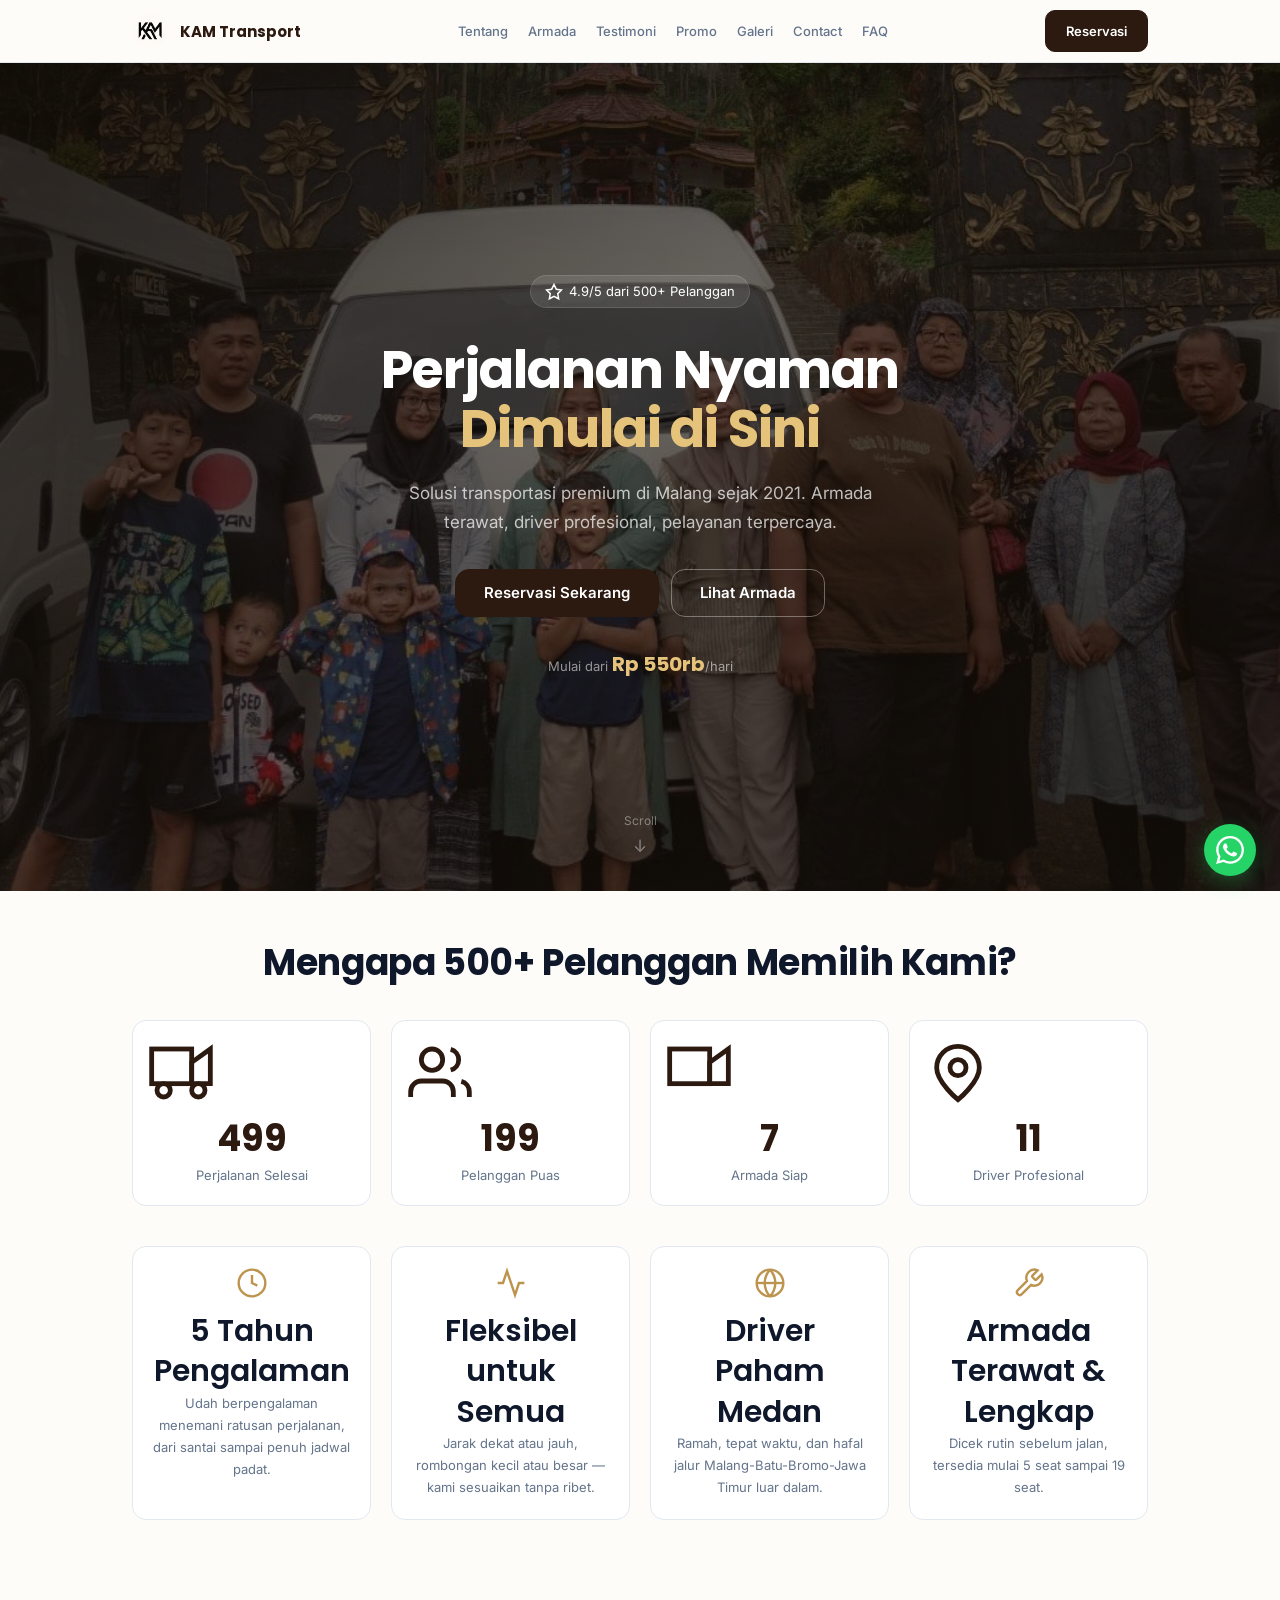
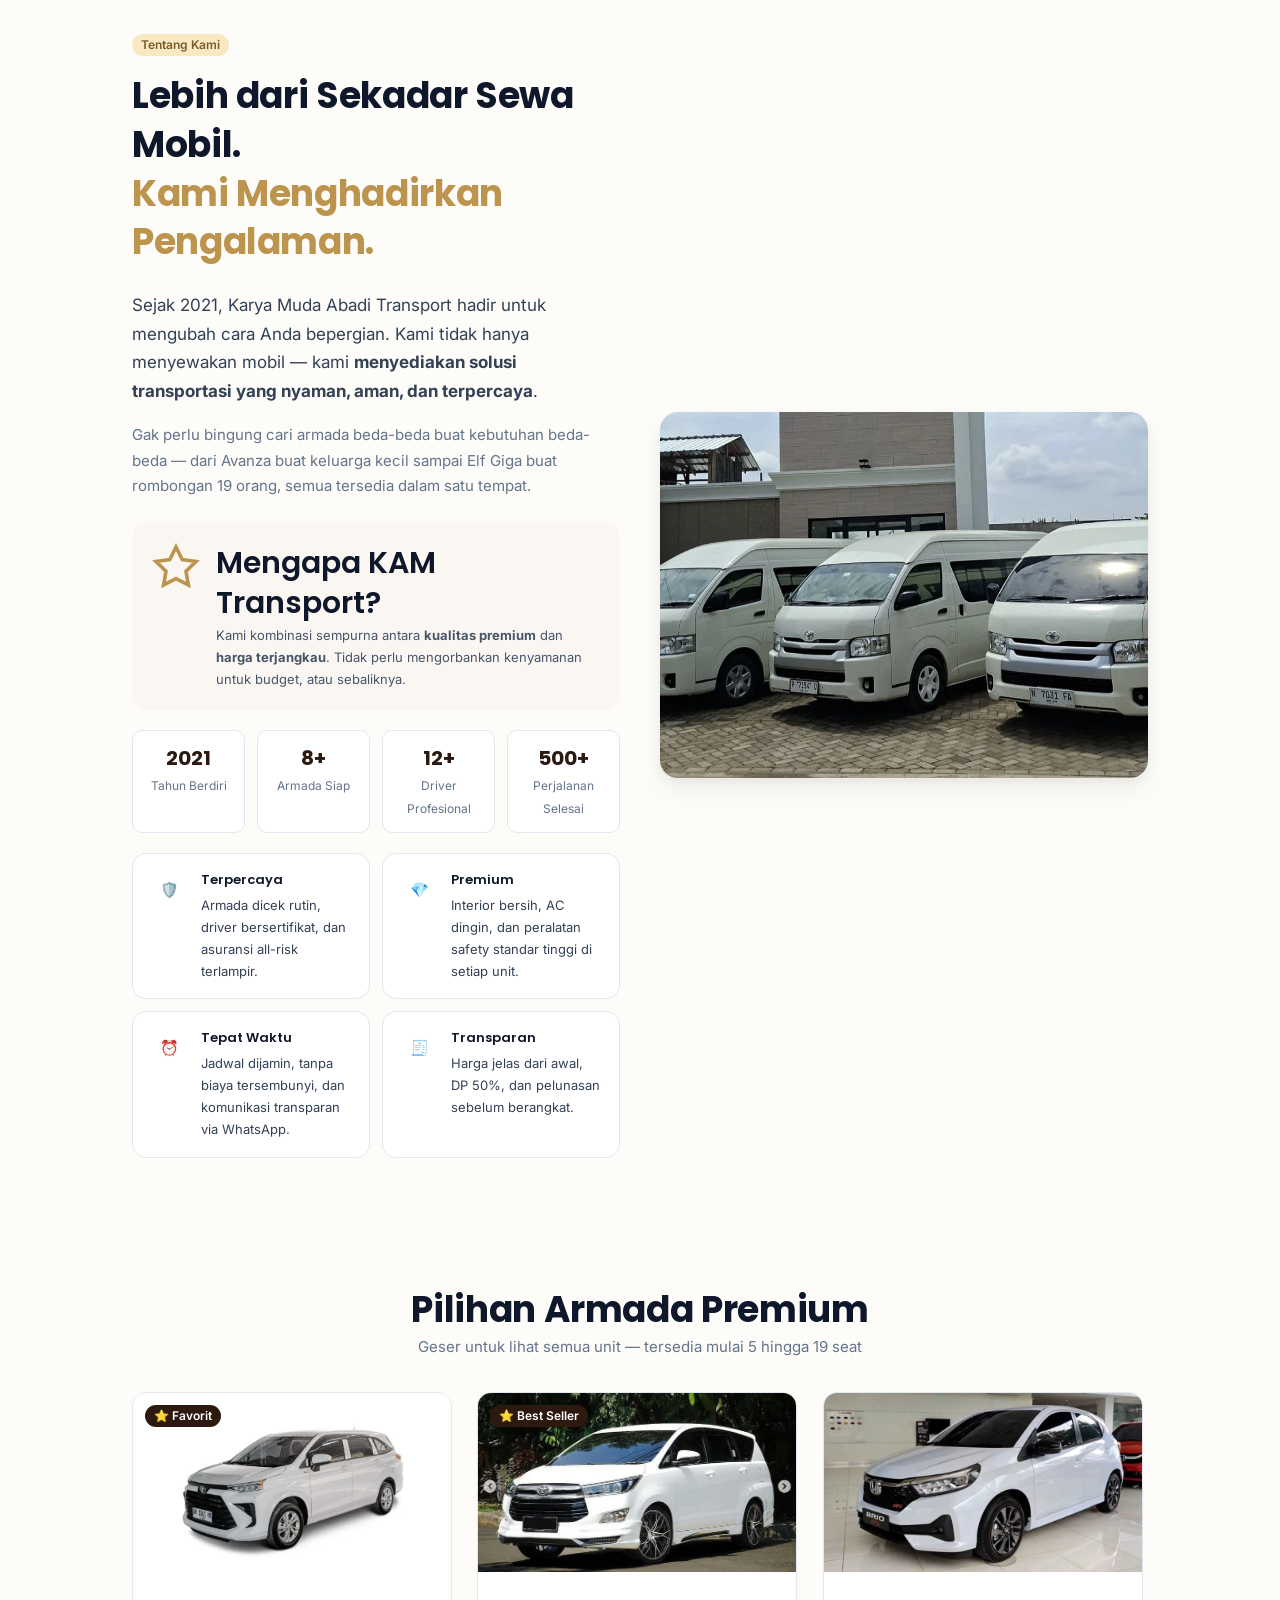
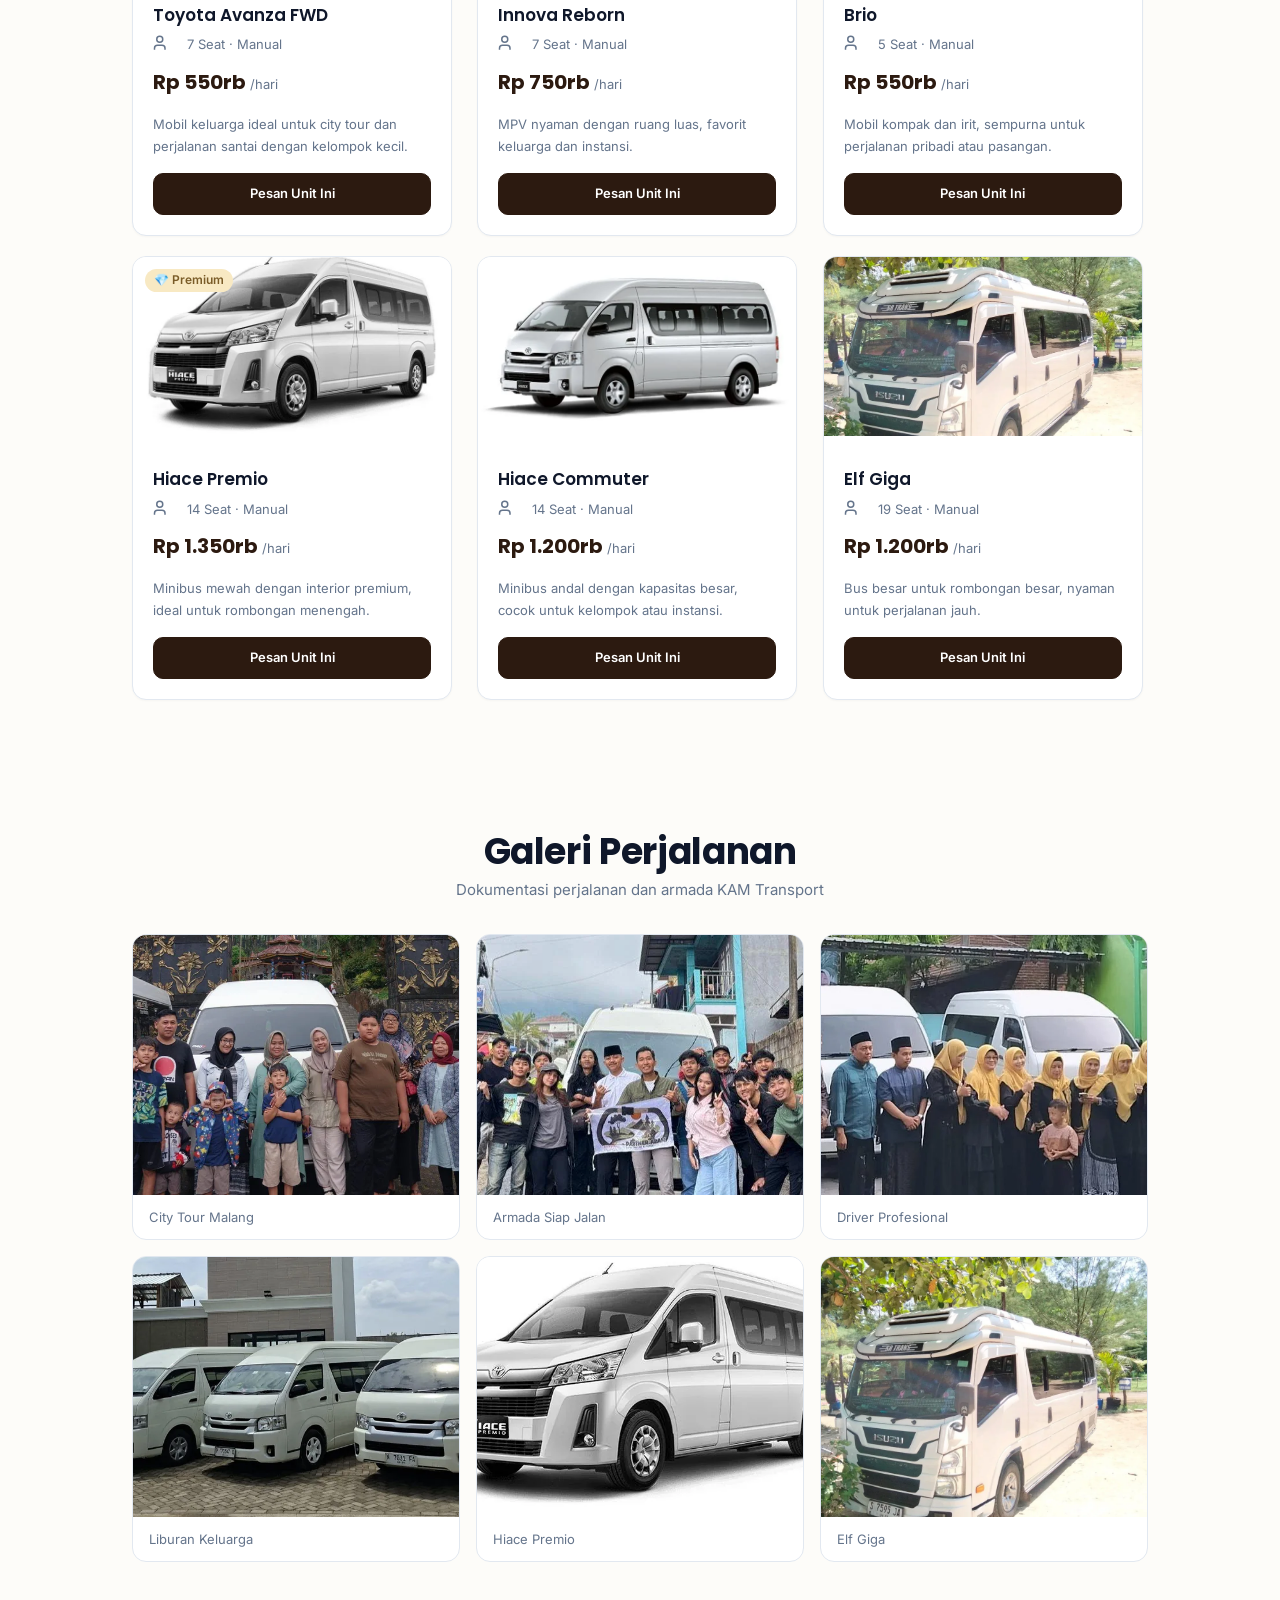
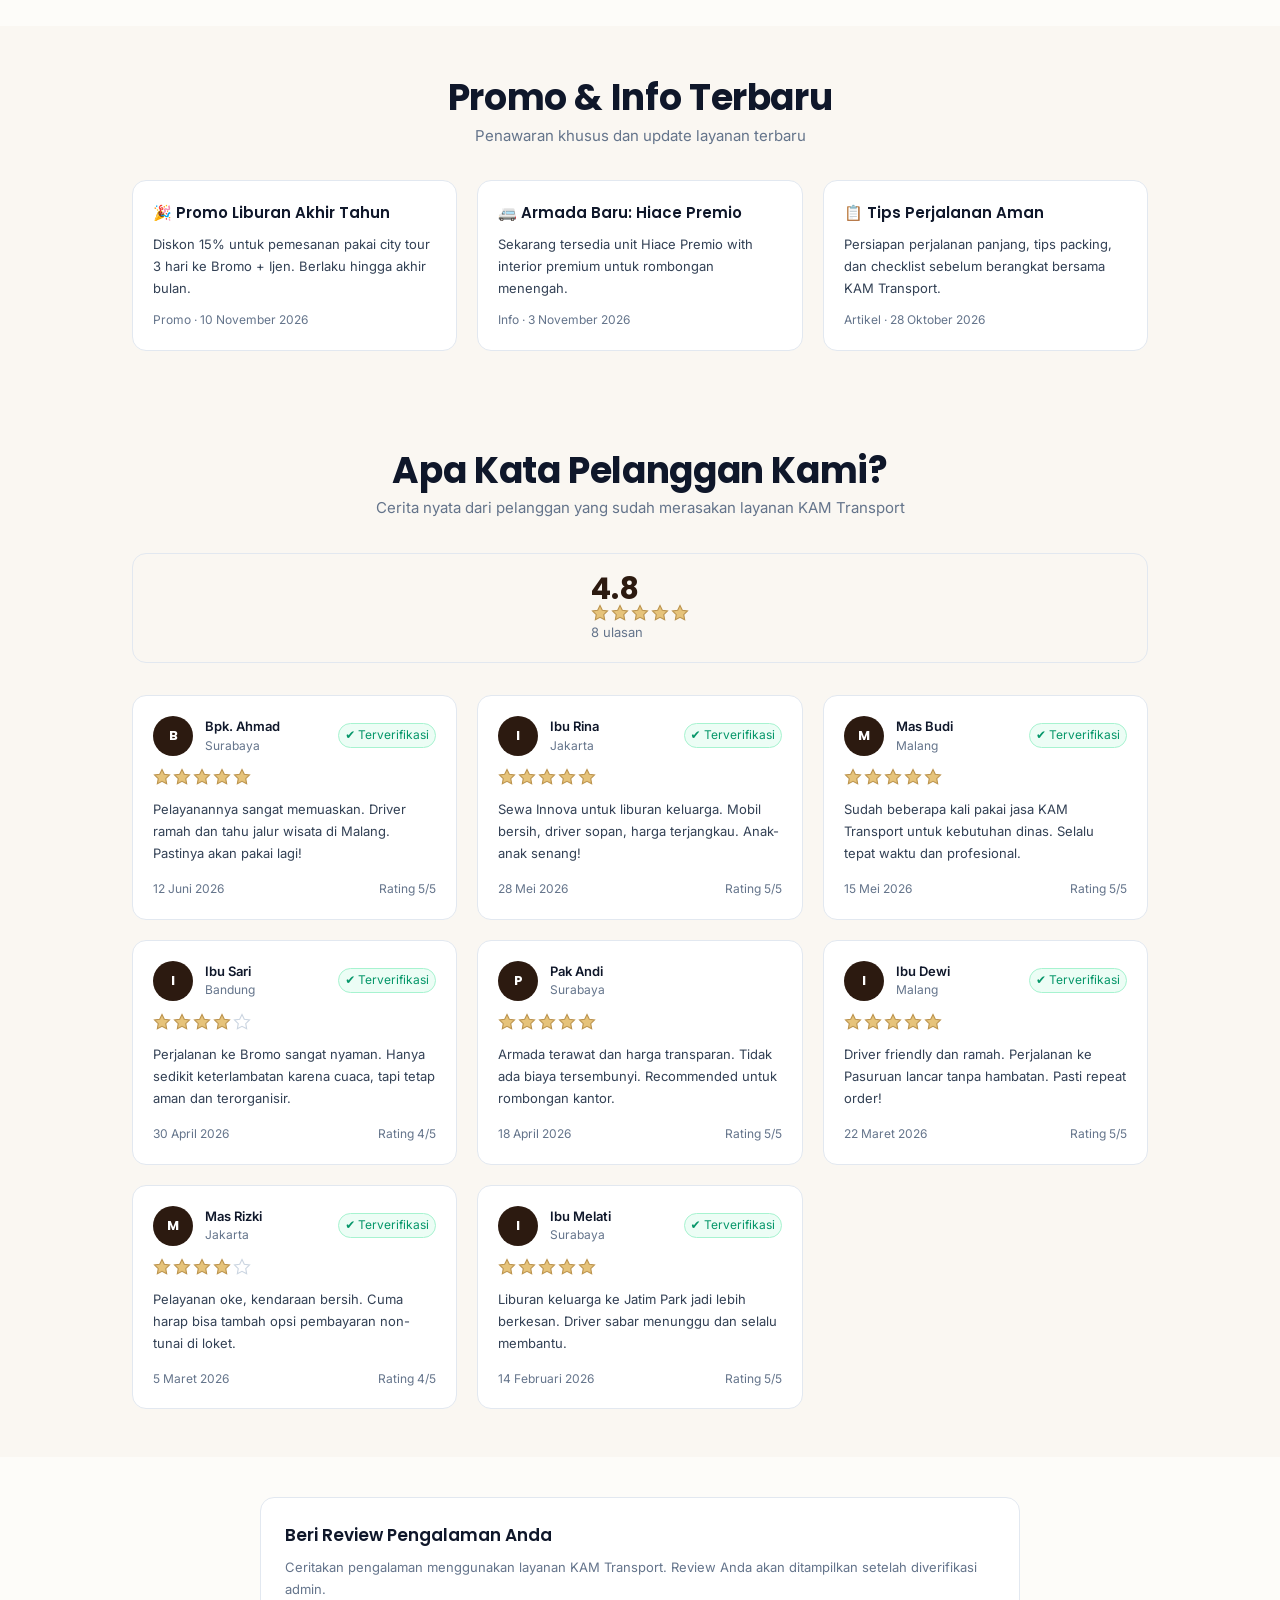
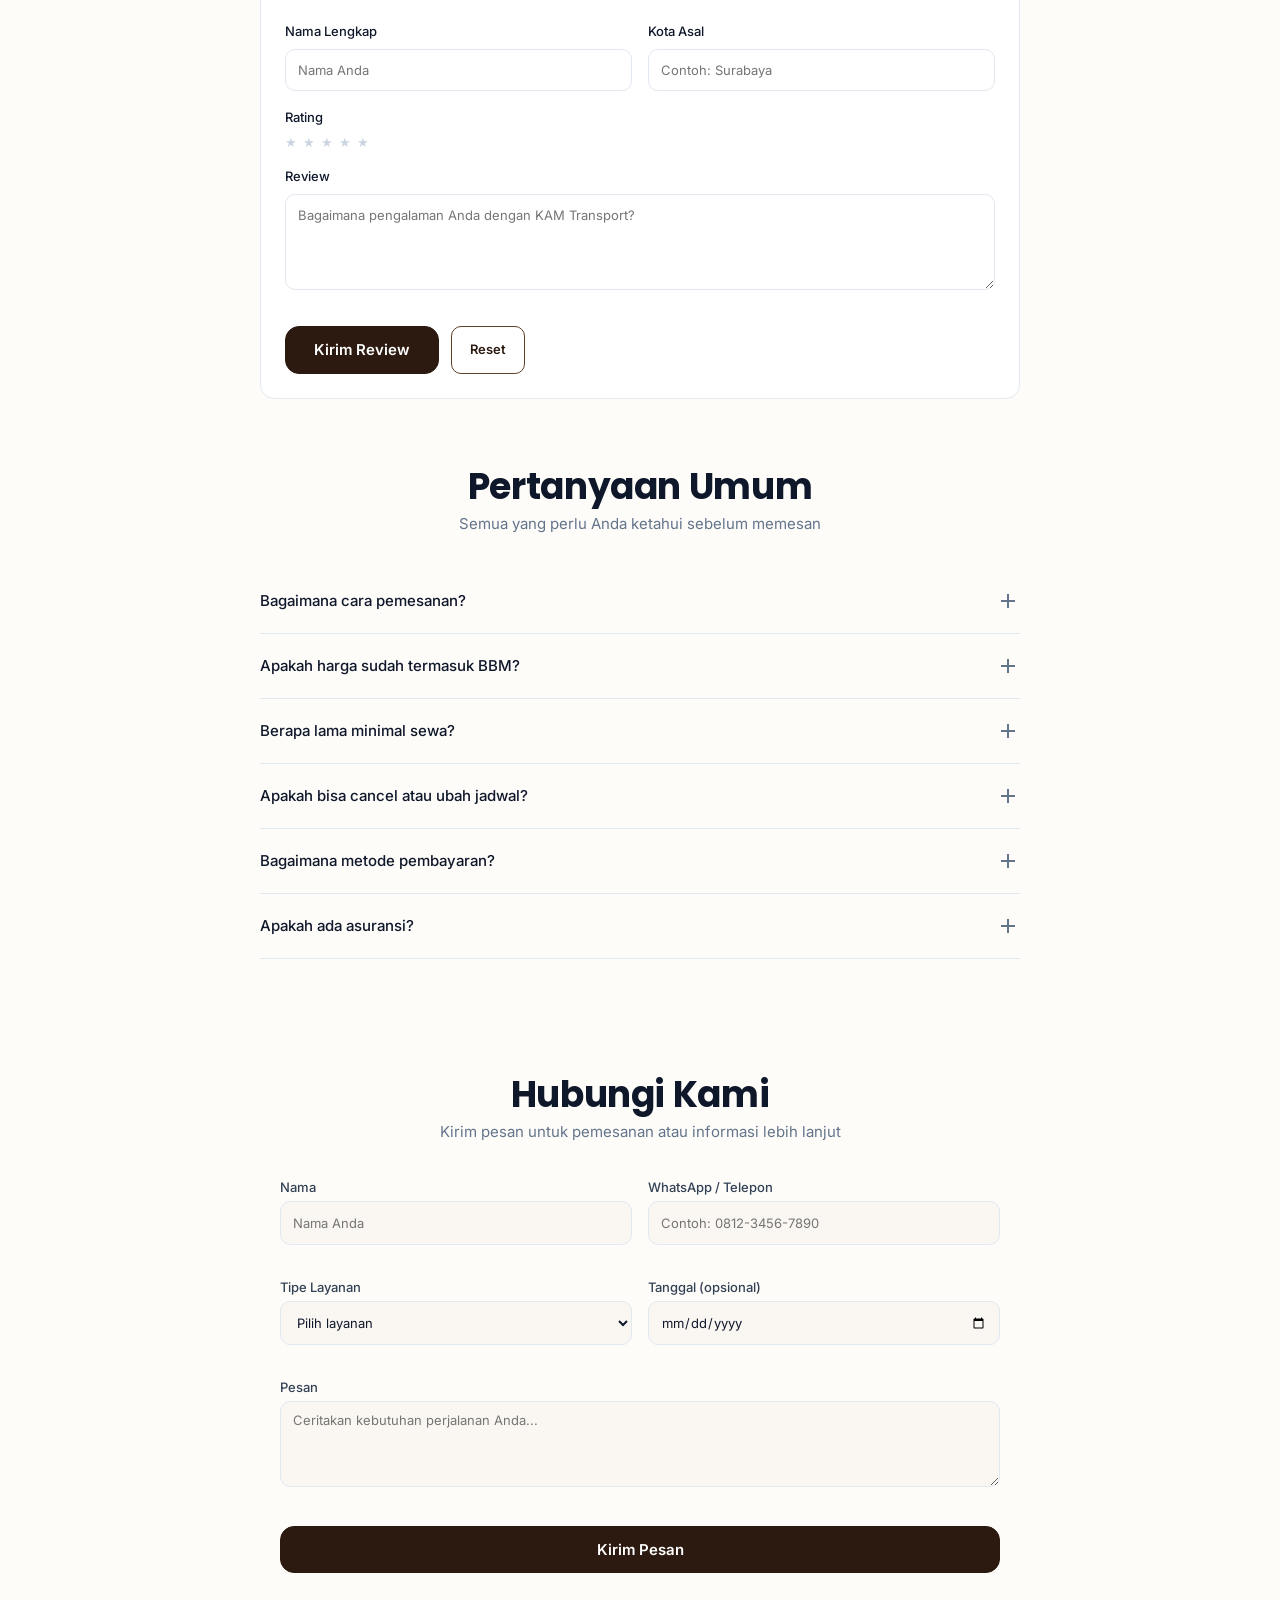
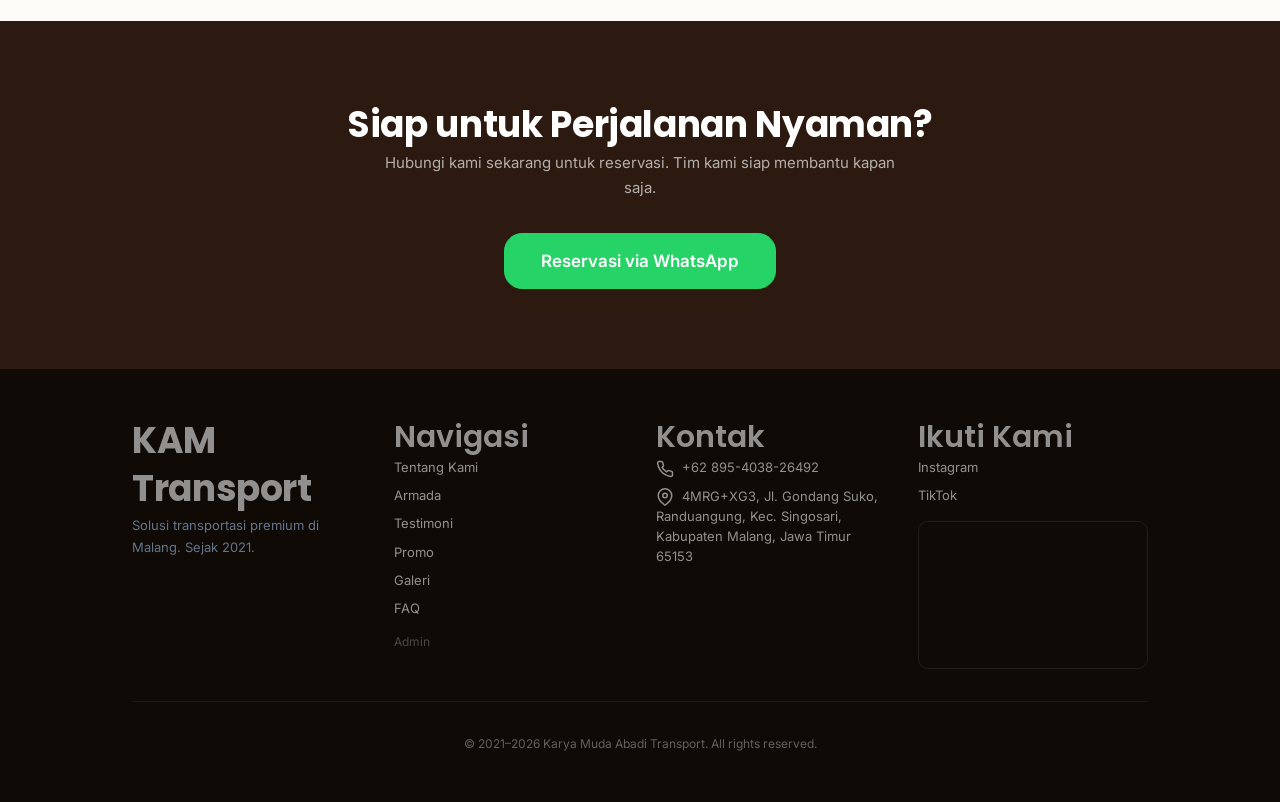
==== index.html @ 1880b380 "fix: correct nav markup and HTML balance for review/low-risk features" ====
<!DOCTYPE html>
<html lang="id">
<head>
<meta charset="UTF-8"/>
<meta name="viewport" content="width=device-width,initial-scale=1.0"/>
<title>KAM Transport — Sewa Kendaraan & Travel Premium Malang</title>
<meta name="description" content="Karya Muda Abadi Transport — Solusi transportasi premium di Malang sejak 2021. Armada lengkap, driver profesional, harga kompetitif."/>
<meta name="keywords" content="sewa mobil malang,travel malang,rental mobil malang,city tour malang,open trip malang"/>
<meta name="author" content="Karya Muda Abadi Transport"/>
<meta name="robots" content="index,follow"/>
<link rel="canonical" href="https://kamtransport.id"/>
<meta property="og:title" content="KAM Transport — Sewa Kendaraan & Travel Premium Malang"/>
<meta property="og:description" content="Solusi transportasi premium di Malang sejak 2021. Armada lengkap, driver profesional."/>
<meta property="og:type" content="website"/>
<meta property="og:url" content="https://kamtransport.id"/>
<meta property="og:image" content="https://kamtransport.id/images/logo.webp"/>
<meta property="og:image:width" content="1200"/>
<meta property="og:image:height" content="630"/>
<meta property="og:locale" content="id_ID"/>
<meta property="og:site_name" content="KAM Transport"/>
<meta name="twitter:card" content="summary_large_image"/>
<meta name="twitter:image" content="https://kamtransport.id/images/logo.webp"/>
<meta name="theme-color" content="#1e1208"/>
<meta http-equiv="X-UA-Compatible" content="IE=edge"/>
<meta http-equiv="X-Content-Type-Options" content="nosniff"/>
<meta http-equiv="Referrer-Policy" content="strict-origin-when-cross-origin"/>
<meta http-equiv="X-Frame-Options" content="SAMEORIGIN"/>
<meta http-equiv="Permissions-Policy" content="geolocation=(), microphone=(), camera=()"/>
<link rel="icon" type="image/webp" href="images/logo.webp"/>
<link rel="apple-touch-icon" href="images/logo.webp"/>

<link rel="preconnect" href="https://fonts.googleapis.com"/>
<link rel="preconnect" href="https://fonts.gstatic.com" crossorigin/>
<link href="https://fonts.googleapis.com/css2?family=Poppins:wght@500;600;700&family=Inter:wght@400;500;600&display=swap" rel="stylesheet"/>

<link rel="stylesheet" href="css/_variables.css"/>
<link rel="stylesheet" href="css/_typography.css"/>
<link rel="stylesheet" href="css/components/_buttons.css"/>
<link rel="stylesheet" href="css/components/_cards.css"/>
<link rel="stylesheet" href="css/components/_modal.css"/>
<link rel="stylesheet" href="css/components/_utilities.css"/>

<style>
/* ═══════ PAGE LAYOUT ═══════ */

/* ── Header ──────────────── */
.header {
  position:sticky;top:0;z-index:30;
  background:rgba(253,252,249,.88);backdrop-filter:blur(14px);
  border-bottom:1px solid var(--color-border);
}
.header-inner {
  display:flex;align-items:center;justify-content:space-between;
  max-width:var(--container);margin:0 auto;padding:.625rem var(--container-pad);
}
.brand{display:flex;align-items:center;gap:var(--space-3);}
.brand img{width:36px;height:36px;border-radius:50%;object-fit:cover;}
.brand span{font:var(--weight-bold)var(--text-base)var(--font-display);color:var(--color-primary);}
.nav-links{display:flex;gap:var(--space-5);}
.nav-links a{font-size:var(--text-sm);color:var(--color-muted);font-weight:var(--weight-medium);}
.nav-links a:hover{color:var(--color-ink);}
@media(max-width:639px){
  .nav-links{display:none;}
  .header-inner{gap:var(--space-3);}
}

/* ── Hero ───────────────── */
.hero{
  position:relative;min-height:92vh;
  display:flex;align-items:center;
  background:var(--brown-900);overflow:hidden;
}
.hero-bg{position:absolute;inset:0;}
.hero-bg img{width:100%;height:100%;object-fit:cover;object-position:center 25%;opacity:.55;}
.hero-overlay{
  position:absolute;inset:0;
  background:linear-gradient(135deg,
    rgba(15,10,5,.78) 0%,
    rgba(15,10,5,.35) 45%,
    rgba(15,10,5,.65) 100%
  );
}
.hero-content{
  position:relative;max-width:720px;margin:0 auto;
  padding:var(--space-16) var(--container-pad);
  color:var(--white);text-align:center;
}
@media(max-width:767px){.hero{min-height:88vh;}.hero-content{padding:var(--space-10) var(--container-pad);}}
@keyframes heroReveal{from{opacity:0;transform:translateY(20px);}to{opacity:1;transform:translateY(0);}}
.hero-content{animation:heroReveal .8s ease forwards;}
.hero-badge{
  display:inline-flex;align-items:center;gap:.375rem;
  padding:.3125rem .875rem;border-radius:var(--radius-full);
  background:rgba(255,255,255,.1);backdrop-filter:blur(8px);
  border:1px solid rgba(255,255,255,.12);
  font-size:var(--text-sm);margin-bottom:var(--space-8);
}
.hero-title{
  font:var(--weight-bold)clamp(1.875rem,6vw,3.25rem)/var(--leading-tight)var(--font-display);
  letter-spacing:-.02em;margin-bottom:var(--space-5);color:var(--white);
}
.hero-title .highlight{color:var(--color-accent-lt);}
.hero-subtitle{
  font-size:var(--text-base);color:rgba(255,255,255,.72);
  max-width:520px;margin:0 auto var(--space-8);line-height:var(--leading-relaxed);
}
@media(min-width:768px){.hero-subtitle{font-size:var(--text-lg);}}
.hero-cta{display:flex;gap:var(--space-3);justify-content:center;flex-wrap:wrap;}
.hero-cta .btn-outline{color:var(--white);border-color:rgba(255,255,255,.35);}
.hero-cta .btn-outline:hover{background:rgba(255,255,255,.08);border-color:rgba(255,255,255,.6);color:var(--white);}
.price-anchor{margin-top:var(--space-8);font-size:var(--text-sm);color:rgba(255,255,255,.55);}
.price-anchor .amount{font:var(--weight-bold)var(--text-xl)var(--font-display);color:var(--color-accent-lt);}
.scroll-indicator{
  position:absolute;bottom:var(--space-8);left:50%;transform:translateX(-50%);
  display:flex;flex-direction:column;align-items:center;gap:2px;
  color:rgba(255,255,255,.4);font-size:var(--text-xs);
}
@keyframes bounce{0%,20%,50%,80%,100%{transform:translateY(0);}40%{transform:translateY(-6px);}60%{transform:translateY(-3px);}}
.scroll-arrow{animation:bounce 2.2s infinite;font-size:var(--text-lg);}

/* ── Trust ──────────────── */
.trust-grid{display:grid;grid-template-columns:repeat(4,1fr);gap:var(--space-5);margin:var(--space-8)0 var(--space-10);}
@media(max-width:767px){.trust-grid{grid-template-columns:repeat(2,1fr);gap:var(--space-4);margin:var(--space-6)0;}}
.trust-card{text-align:center;padding:var(--space-5)var(--space-4);background:var(--color-surface);border-radius:var(--radius-lg);border:1px solid var(--color-border);transition:all var(--ease-normal);}
.trust-card:hover{transform:translateY(-2px);box-shadow:var(--shadow-md);}
.trust-icon{margin-bottom:var(--space-4);}
.trust-label{font-size:var(--text-sm);color:var(--color-muted);margin-top:var(--space-2);}
.why-grid{display:grid;grid-template-columns:repeat(4,1fr);gap:var(--space-5);margin-top:var(--space-8);}
@media(max-width:767px){.why-grid{grid-template-columns:repeat(2,1fr);gap:var(--space-4);}}
.why-card{padding:var(--space-5);background:var(--color-surface);border-radius:var(--radius-lg);border:1px solid var(--color-border);text-align:center;transition:all var(--ease-normal);}
.why-card:hover{transform:translateY(-2px);box-shadow:var(--shadow-md);border-color:var(--gold-300);}
.why-card h4{font-size:var(--text-base);margin-bottom:var(--space-2);}
.why-card p{font-size:var(--text-sm);margin:0;line-height:var(--leading-relaxed);}
@media(max-width:767px){.why-card{padding:var(--space-4);}}

/* ── About ──────────────── */
.about-grid{display:grid;grid-template-columns:1fr;gap:var(--space-10);align-items:center;}
@media(min-width:900px){.about-grid{grid-template-columns:1fr 1fr;}}
.about-image-wrap{border-radius:var(--radius-xl);overflow:hidden;box-shadow:var(--shadow-lg);aspect-ratio:4/3;}
.about-image-wrap img{width:100%;height:100%;object-fit:cover;}
.uvp{display:flex;gap:var(--space-4);align-items:flex-start;padding:var(--space-5);background:var(--cream-100);border-radius:var(--radius-lg);margin-top:var(--space-6);}
.uvp h4{margin-bottom:.125rem;}
.uvp p{margin:0;font-size:var(--text-sm);color:var(--gray-600);}

/* ── Armada ─────────────── */
.armada-title{font-size:var(--text-lg);margin:var(--space-3)0 var(--space-2);font-weight:var(--weight-semibold);}
.armada-meta{display:flex;gap:var(--space-4);font-size:var(--text-sm);color:var(--color-muted);margin-bottom:var(--space-3);}
.armada-price{display:flex;align-items:baseline;gap:.25rem;margin-bottom:var(--space-4);}
.armada-price .amt{font:var(--weight-bold)var(--text-xl)var(--font-display);color:var(--color-primary);}
.armada-price .per{font-size:var(--text-sm);color:var(--color-muted);}
.armada-desc{font-size:var(--text-sm);color:var(--color-muted);margin-bottom:var(--space-4);line-height:var(--leading-relaxed);}

/* ── Carousel ────────────── */
.carousel {
  display: flex; gap: var(--space-5);
  overflow-x: auto; scroll-snap-type: x mandatory;
  -webkit-overflow-scrolling: touch;
  padding-bottom: var(--space-4);
  scrollbar-width: thin; scrollbar-color: var(--gray-300) transparent;
}
.carousel::-webkit-scrollbar { height: 6px; }
.carousel::-webkit-scrollbar-thumb { background: var(--gray-300); border-radius: 999px; }
.carousel-item { flex: 0 0 320px; scroll-snap-align: start; }
@media (max-width: 767px) {
  .carousel { gap: var(--space-4); }
  .carousel-item { flex: 0 0 280px; }
}
@media (min-width: 900px) {
  .carousel { display: grid; grid-template-columns: repeat(3, 1fr); overflow-x: visible; scroll-snap-type: none; padding-bottom: 0; }
}
.testi-grid{display:grid;grid-template-columns:repeat(3,1fr);gap:var(--space-5);}
@media(max-width:767px){.testi-grid{grid-template-columns:1fr;}}
.testi-card{padding:var(--space-5);background:var(--color-surface);border-radius:var(--radius-lg);border:1px solid var(--color-border);}
.testi-stars{margin-bottom:var(--space-4);}
.testi-quote{font-style:italic;color:var(--gray-700);margin-bottom:var(--space-5);line-height:var(--leading-relaxed);font-size:var(--text-sm);}
.testi-author{font-weight:var(--weight-semibold);font-size:var(--text-sm);}
.testi-role{font-size:var(--text-xs);color:var(--color-muted);}

/* ── Testimoni / Review ────────── */
.review-summary{display:flex;align-items:center;justify-content:center;gap:var(--space-4);padding:var(--space-5);background:var(--cream-100);border-radius:var(--radius-lg);border:1px solid var(--color-border);margin-bottom:var(--space-8);flex-wrap:wrap;}
.review-summary .avg{font:var(--weight-bold)var(--text-3xl)var(--font-display);color:var(--color-primary);line-height:1;}
.review-summary .stars{display:flex;gap:2px;color:var(--color-accent-lt);}
.review-summary .meta{font-size:var(--text-sm);color:var(--color-muted);}
.review-grid{display:grid;grid-template-columns:1fr;gap:var(--space-5);}
@media(min-width:640px){.review-grid{grid-template-columns:repeat(2,1fr);}}
@media(min-width:1024px){.review-grid{grid-template-columns:repeat(3,1fr);}}
.review-card{padding:var(--space-5);background:var(--color-surface);border-radius:var(--radius-lg);border:1px solid var(--color-border);transition:all var(--ease-normal);}
.review-card:hover{transform:translateY(-2px);box-shadow:var(--shadow-md);}
.review-header{display:flex;align-items:center;justify-content:space-between;margin-bottom:var(--space-3);}
.review-author{display:flex;align-items:center;gap:var(--space-3);}
.review-avatar{width:40px;height:40px;border-radius:50%;background:var(--color-primary);color:var(--white);display:flex;align-items:center;justify-content:center;font:var(--weight-bold)var(--text-sm)var(--font-display);flex-shrink:0;}
.review-name{font-weight:var(--weight-semibold);font-size:var(--text-sm);color:var(--color-ink);}
.review-location{font-size:var(--text-xs);color:var(--color-muted);}
.review-verified{display:inline-flex;align-items:center;gap:2px;font-size:var(--text-xs);color:#059669;background:#ecfdf5;border:1px solid #a7f3d0;padding:2px 6px;border-radius:var(--radius-full);}
.review-body{margin:var(--space-3)0 var(--space-4);font-size:var(--text-sm);color:var(--gray-700);line-height:var(--leading-relaxed);}
.review-footer{display:flex;align-items:center;justify-content:space-between;font-size:var(--text-xs);color:var(--color-muted);}
.review-stars{display:flex;gap:2px;color:var(--color-accent-lt);}
.review-empty{text-align:center;padding:var(--space-12) var(--space-6);color:var(--color-muted);}
.review-empty .empty-icon{font-size:var(--text-4xl);margin-bottom:var(--space-4);opacity:.6;}
.review-empty h3{font-size:var(--text-lg);color:var(--color-ink);margin:0 0 var(--space-2);}
.review-empty p{margin:0;font-size:var(--text-sm);}

/* ── Review Form ─────────────── */
.review-submit-wrap{max-width:760px;margin:var(--space-10) auto 0;}
.review-submit-card{padding:var(--space-6);background:var(--color-surface);border-radius:var(--radius-lg);border:1px solid var(--color-border);}
.review-submit-card h3{font:var(--weight-semibold)var(--text-lg)var(--font-display);margin:0 0 var(--space-2);color:var(--color-ink);}
.review-submit-card p{margin:0 0 var(--space-5);font-size:var(--text-sm);color:var(--color-muted);}
.review-form-grid{display:grid;grid-template-columns:1fr;gap:var(--space-4);}
@media(min-width:640px){.review-form-grid{grid-template-columns:repeat(2,1fr);}}
.review-form-group{display:flex;flex-direction:column;gap:var(--space-2);}
.review-form-group.full{grid-column:1/-1;}
.review-form-label{font-size:var(--text-sm);font-weight:var(--weight-medium);color:var(--color-ink);}
.review-form-input,.review-form-textarea,.review-form-select{font:inherit;font-size:var(--text-sm);padding:.625rem .75rem;border-radius:var(--radius-md);border:1px solid var(--color-border);background:var(--white);color:var(--color-ink);outline:none;transition:border-color var(--ease-fast),box-shadow var(--ease-fast);}
.review-form-input:focus,.review-form-textarea:focus,.review-form-select:focus{border-color:var(--color-primary);box-shadow:0 0 0 3px rgba(30,18,8,.08);}
.review-form-textarea{min-height:96px;resize:vertical;}
.review-form-rating{display:flex;gap:6px;align-items:center;}
.review-form-rating button{background:none;border:none;padding:0;cursor:pointer;color:var(--gray-300);transition:color var(--ease-fast),transform var(--ease-fast);}
.review-form-rating button:hover{transform:translateY(-1px);}
.review-form-rating button.active{color:var(--color-accent-lt);}
.review-form-actions{display:flex;gap:var(--space-3);margin-top:var(--space-5);flex-wrap:wrap;}
.review-success{display:none;padding:var(--space-4);background:#ecfdf5;border:1px solid #a7f3d0;border-radius:var(--radius-md);color:#065f46;font-size:var(--text-sm);}
.review-success strong{color:#064e3b;}

/* ── Moderation ─────────────── */
.review-moderation{max-width:960px;margin:var(--space-10) auto 0;padding:var(--space-6);background:rgba(30,18,8,.03);border-radius:var(--radius-lg);border:1px dashed var(--color-border);}
.review-moderation h3{font:var(--weight-semibold)var(--text-lg)var(--font-display);margin:0 0 var(--space-4);color:var(--color-ink);}
.review-moderation-list{display:grid;gap:var(--space-4);}
.review-moderation-item{display:flex;align-items:center;justify-content:space-between;gap:var(--space-4);padding:var(--space-4);background:var(--color-surface);border-radius:var(--radius-md);border:1px solid var(--color-border);}
.review-moderation-info{min-width:0;}
.review-moderation-name{font-weight:var(--weight-semibold);font-size:var(--text-sm);color:var(--color-ink);}
.review-moderation-meta{font-size:var(--text-xs);color:var(--color-muted);margin-top:2px;}
.review-moderation-actions{display:flex;gap:var(--space-2);flex-shrink:0;}
.review-badge{display:inline-flex;align-items:center;padding:2px 8px;border-radius:var(--radius-full);font-size:var(--text-xs);font-weight:var(--weight-medium);}
.review-badge.approved{background:#ecfdf5;color:#065f46;border:1px solid #a7f3d0;}
.review-badge.rejected{background:#fef2f2;color:#991b1b;border:1px solid #fecaca;}
.review-badge.pending{background:#fffbeb;color:#92400e;border:1px solid #fde68a;}
.review-empty-mod{font-size:var(--text-sm);color:var(--color-muted);}

/* ── About Enhancements ──────── */
.about-stats{display:grid;grid-template-columns:repeat(2,1fr);gap:var(--space-3);margin-top:var(--space-5);}
@media(min-width:768px){.about-stats{grid-template-columns:repeat(4,1fr);}}
.about-stat{text-align:center;padding:var(--space-3);border-radius:var(--radius-md);border:1px solid var(--color-border);background:var(--color-surface);}
.about-stat strong{display:block;font:var(--weight-bold) var(--text-xl) var(--font-display);color:var(--color-primary);}
.about-stat span{font-size:var(--text-xs);color:var(--color-muted);}

.value-grid{display:grid;grid-template-columns:1fr;gap:var(--space-3);margin-top:var(--space-5);}
@media(min-width:640px){.value-grid{grid-template-columns:repeat(2,1fr);}}
.value-card{display:flex;gap:var(--space-3);padding:var(--space-4);border-radius:var(--radius-lg);border:1px solid var(--color-border);background:var(--color-surface);}
.value-card .value-icon{flex-shrink:0;width:40px;height:40px;display:flex;align-items:center;justify-content:center;border-radius:var(--radius-md);background:rgba(var(--color-primary-rgb),.08);color:var(--color-accent);}
.value-card h4{font-size:var(--text-sm);margin-bottom:.25rem;}
.value-card p{margin:0;font-size:var(--text-sm);color:var(--gray-700);line-height:var(--leading-relaxed);}

/* ── Contact Form ─────────────── */
.contact-wrap{max-width:720px;margin:0 auto;}
.contact-form{display:grid;gap:var(--space-4);}
.contact-form .form-row{display:grid;grid-template-columns:1fr;gap:var(--space-4);}
@media(min-width:640px){.contact-form .form-row{grid-template-columns:repeat(2,1fr);}}
.contact-success{display:none;padding:var(--space-4);border-radius:var(--radius-lg);background:#ecfdf5;color:#065f46;border:1px solid #a7f3d0;margin-top:var(--space-4);}

/* ── FAQ Enhancement ──────────── */
.faq-tabs{display:flex;flex-wrap:wrap;gap:var(--space-2);justify-content:center;margin-bottom:var(--space-5);}
.faq-tab{padding:.5rem .875rem;border-radius:var(--radius-md);border:1.5px solid var(--color-border);background:var(--color-surface);color:var(--gray-700);font-size:var(--text-sm);cursor:pointer;user-select:none;transition:all var(--ease-fast);}
.faq-tab[aria-pressed="true"]{background:var(--color-primary);color:var(--white);border-color:var(--color-primary);}
.faq-tab .count{margin-left:.35rem;font-size:var(--text-xs);opacity:.75;}

/* ── Gallery ──────────────────── */
.gallery-grid{display:grid;grid-template-columns:1fr;gap:var(--space-4);}
@media(min-width:640px){.gallery-grid{grid-template-columns:repeat(2,1fr);}}
@media(min-width:1024px){.gallery-grid{grid-template-columns:repeat(3,1fr);}}
.gallery-item{border-radius:var(--radius-lg);overflow:hidden;border:1px solid var(--color-border);background:var(--color-surface);}
.gallery-item img{width:100%;height:220px;object-fit:cover;display:block;}
.gallery-item .gallery-caption{padding:var(--space-3) var(--space-4);font-size:var(--text-sm);color:var(--color-muted);}
@media(min-width:768px){.gallery-item img{height:260px;}}

/* ── Promo / News ─────────────── */
.promo-grid{display:grid;grid-template-columns:1fr;gap:var(--space-5);}
@media(min-width:768px){.promo-grid{grid-template-columns:repeat(3,1fr);}}
.promo-card{padding:var(--space-5);background:var(--color-surface);border-radius:var(--radius-lg);border:1px solid var(--color-border);transition:all var(--ease-normal);}
.promo-card:hover{transform:translateY(-2px);box-shadow:var(--shadow-md);border-color:var(--gold-300);}
.promo-card h4{font-size:var(--text-base);margin-bottom:var(--space-2);}
.promo-card p{margin:0;font-size:var(--text-sm);color:var(--gray-700);line-height:var(--leading-relaxed);}
.promo-card .promo-meta{margin-top:var(--space-3);font-size:var(--text-xs);color:var(--color-muted);}

/* ── FAQ ────────────────── */
.faq-wrap{max-width:760px;margin:0 auto;}

/* ── Final CTA ──────────── */
.cta-section{background:var(--brown-800);color:var(--white);padding:var(--space-16)0;text-align:center;}
@media(min-width:768px){.cta-section{padding:var(--space-20)0;}}
.cta-section h2{color:var(--white);}
.cta-section p{color:rgba(255,255,255,.65);max-width:520px;margin:0 auto var(--space-8);font-size:var(--text-base);}

/* ── Footer ─────────────── */
.footer{background:var(--brown-950);color:rgba(255,255,255,.55);padding:var(--space-12)0 var(--space-8);font-size:var(--text-sm);}
.footer-grid{display:grid;grid-template-columns:repeat(4,1fr);gap:var(--space-8);}
@media(max-width:767px){.footer-grid{grid-template-columns:repeat(2,1fr);gap:var(--space-6);}}
.footer-grid h5{color:var(--white);margin-bottom:var(--space-4);font-size:var(--text-sm);}
.footer-grid ul{list-style:none;display:grid;gap:var(--space-2);}
.footer-grid a{transition:color var(--ease-fast);}
.footer-grid a:hover{color:var(--color-accent-lt);}
.footer-bottom{text-align:center;padding-top:var(--space-8);border-top:1px solid rgba(255,255,255,.06);margin-top:var(--space-8);}
@media(max-width:767px){.footer-bottom{margin-top:var(--space-6);padding-top:var(--space-6);}}

/* ── Floating WA ────────── */
.wa-fab{
  position:fixed;right:var(--space-4);bottom:var(--space-4);z-index:35;
  width:52px;height:52px;border-radius:50%;
  background:#25d366;display:flex;align-items:center;justify-content:center;
  box-shadow:0 6px 20px rgba(37,211,102,.3);
  transition:transform var(--ease-out);
}
.wa-fab:hover{transform:scale(1.08);}
@media(min-width:768px){.wa-fab{right:var(--space-6);bottom:var(--space-6);}}
</style>

<script type="application/ld+json">
{"@context":"https://schema.org","@type":"LocalBusiness","name":"Karya Muda Abadi Transport","description":"Sewa mobil & travel premium di Malang. Solusi perjalanan terpercaya sejak 2021.","address":{"@type":"PostalAddress","streetAddress":"Jl. Gondang Suko, Randuangung","addressLocality":"Singosari","addressRegion":"Kabupaten Malang","postalCode":"65153","addressCountry":"ID"},"telephone":"+62895403826492","url":"https://kamtransport.id","priceRange":"Rp 550.000 - Rp 1.350.000","geo":{"@type":"GeoCoordinates","latitude":"-7.85776","longitude":"112.67622"},"sameAs":["https://www.instagram.com/kam_transport","https://www.tiktok.com/@karya_mudaabadi"]}
</script>
</head>
<body>
<a href="#main-content" class="sr-only">Lewati ke konten utama</a>
<main id="main-content">

<!-- ═══════════ HEADER ═══════════ -->
<header class="header" role="banner"><div class="header-inner">
  <div class="brand">
    <img src="images/logo.webp" alt="Logo KAM Transport" width="36" height="36" loading="lazy"/>
    <span>KAM Transport</span>
  </div>
  <nav class="nav-links" aria-label="Navigasi">
    <a href="#tentang">Tentang</a>
    <a href="#armada">Armada</a>
    <a href="#testimoni">Testimoni</a>
    <a href="#promo">Promo</a>
    <a href="#galeri">Galeri</a>
    <a href="#contact">Contact</a>
    <a href="#faq">FAQ</a>
  </nav>
  <button class="btn btn-primary btn-md open-modal" aria-label="Reservasi">Reservasi</button>
</div></header>

<!-- ═══════════ HERO ═══════════ -->
<section class="hero">
<div class="hero-bg"><picture><source srcset="images/gambar-1-400w.webp 400w, images/gambar-1-800w.webp 800w, images/gambar-1-1200w.webp 1200w" type="image/webp"/><source srcset="images/gambar-1-400w.jpg 400w, images/gambar-1-800w.jpg 800w, images/gambar-1-1200w.jpg 1200w" type="image/jpeg"/><img src="images/gambar-1.webp" alt="Pemandangan perjalanan KAM Transport" width="1200" height="675" loading="eager" fetchpriority="high" decoding="async"/></picture><div class="hero-overlay"></div></div>
<div class="hero-content">
  <div class="hero-badge">
    <svg class="icon-sm" viewBox="0 0 24 24" fill="none" stroke="currentColor" stroke-width="2"><polygon points="12 2 15.09 8.26 22 9.27 17 14.14 18.18 21.02 12 17.77 5.82 21.02 7 14.14 2 9.27 8.91 8.26 12 2"/></svg>
    <span>4.9/5 dari 500+ Pelanggan</span>
  </div>
  <h1 class="hero-title">Perjalanan Nyaman<br/><span class="highlight">Dimulai di Sini</span></h1>
  <p class="hero-subtitle">Solusi transportasi premium di Malang sejak 2021. Armada terawat, driver profesional, pelayanan terpercaya.</p>
  <div class="hero-cta">
    <button class="btn btn-primary btn-lg open-modal">Reservasi Sekarang</button>
    <a href="#armada" class="btn btn-outline btn-lg">Lihat Armada</a>
  </div>
  <div class="price-anchor"><span>Mulai dari </span><span class="amount">Rp 550rb</span><span>/hari</span></div>
</div>
<div class="scroll-indicator"><span>Scroll</span><div class="scroll-arrow">↓</div></div>
</section>

<!-- ═══════════ TRUST ═══════════ -->
<section class="section-sm" id="trust"><div class="container">
<h2 class="text-center reveal">Mengapa 500+ Pelanggan Memilih Kami?</h2>

<div class="trust-grid">
  <div class="trust-card reveal">
    <div class="trust-icon"><svg class="icon-2xl" viewBox="0 0 24 24" fill="none" stroke="var(--color-primary)" stroke-width="1.8"><rect x="1" y="3" width="15" height="13"/><polygon points="16 8 23 3 23 16 16 16"/><circle cx="5.5" cy="18.5" r="2.5"/><circle cx="18.5" cy="18.5" r="2.5"/></svg></div>
    <div class="counter-num" data-target="500">0</div>
    <div class="trust-label">Perjalanan Selesai</div>
  </div>
  <div class="trust-card reveal reveal-delay-1">
    <div class="trust-icon"><svg class="icon-2xl" viewBox="0 0 24 24" fill="none" stroke="var(--color-primary)" stroke-width="1.8"><path d="M17 21v-2a4 4 0 0 0-4-4H5a4 4 0 0 0-4 4v2"/><circle cx="9" cy="7" r="4"/><path d="M23 21v-2a4 4 0 0 0-3-3.87"/><path d="M16 3.13a4 4 0 0 1 0 7.75"/></svg></div>
    <div class="counter-num" data-target="200">0</div>
    <div class="trust-label">Pelanggan Puas</div>
  </div>
  <div class="trust-card reveal reveal-delay-2">
    <div class="trust-icon"><svg class="icon-2xl" viewBox="0 0 24 24" fill="none" stroke="var(--color-primary)" stroke-width="1.8"><rect x="1" y="3" width="15" height="13"/><polygon points="16 8 23 3 23 16 16 16"/></svg></div>
    <div class="counter-num" data-target="8">0</div>
    <div class="trust-label">Armada Siap</div>
  </div>
  <div class="trust-card reveal reveal-delay-3">
    <div class="trust-icon"><svg class="icon-2xl" viewBox="0 0 24 24" fill="none" stroke="var(--color-primary)" stroke-width="1.8"><circle cx="12" cy="10" r="3"/><path d="M12 2a8 8 0 0 0-8 8c0 5.4 8 12 8 12s8-6.6 8-12a8 8 0 0 0-8-8z"/></svg></div>
    <div class="counter-num" data-target="12">0</div>
    <div class="trust-label">Driver Profesional</div>
  </div>
</div>

<div class="why-grid">
  <div class="why-card reveal">
    <svg class="icon-lg" viewBox="0 0 24 24" fill="none" stroke="var(--color-accent)" stroke-width="1.8" style="margin:0 auto var(--space-3);"><circle cx="12" cy="12" r="10"/><polyline points="12 6 12 12 16 14"/></svg>
    <h3>5 Tahun Pengalaman</h3>
    <p>Udah berpengalaman menemani ratusan perjalanan, dari santai sampai penuh jadwal padat.</p>
  </div>
  <div class="why-card reveal reveal-delay-1">
    <svg class="icon-lg" viewBox="0 0 24 24" fill="none" stroke="var(--color-accent)" stroke-width="1.8" style="margin:0 auto var(--space-3);"><path d="M22 12h-4l-3 9L9 3l-3 9H2"/></svg>
    <h3>Fleksibel untuk Semua</h3>
    <p>Jarak dekat atau jauh, rombongan kecil atau besar — kami sesuaikan tanpa ribet.</p>
  </div>
  <div class="why-card reveal reveal-delay-2">
    <svg class="icon-lg" viewBox="0 0 24 24" fill="none" stroke="var(--color-accent)" stroke-width="1.8" style="margin:0 auto var(--space-3);"><circle cx="12" cy="12" r="10"/><path d="M2 12h20"/><path d="M12 2a15.3 15.3 0 0 1 4 10 15.3 15.3 0 0 1-4 10"/><path d="M12 2a15.3 15.3 0 0 0-4 10 15.3 15.3 0 0 0 4 10"/></svg>
    <h3>Driver Paham Medan</h3>
    <p>Ramah, tepat waktu, dan hafal jalur Malang-Batu-Bromo-Jawa Timur luar dalam.</p>
  </div>
  <div class="why-card reveal reveal-delay-3">
    <svg class="icon-lg" viewBox="0 0 24 24" fill="none" stroke="var(--color-accent)" stroke-width="1.8" style="margin:0 auto var(--space-3);"><path d="M14.7 6.3a1 1 0 0 0 0 1.4l1.6 1.6a1 1 0 0 0 1.4 0l3.77-3.77a6 6 0 0 1-7.94 7.94l-6.91 6.91a2.12 2.12 0 0 1-3-3l6.91-6.91a6 6 0 0 1 7.94-7.94l-3.76 3.76z"/></svg>
    <h3>Armada Terawat &amp; Lengkap</h3>
    <p>Dicek rutin sebelum jalan, tersedia mulai 5 seat sampai 19 seat.</p>
  </div>
</div>
</div></section>

<!-- ═══════════ ABOUT ═══════════ -->
<section class="section" id="tentang"><div class="container">
<div class="about-grid">
<div>
  <span class="badge badge-gold reveal">Tentang Kami</span>
  <h2 class="reveal reveal-delay-1" style="margin-top:var(--space-4);">Lebih dari Sekadar Sewa Mobil.<br/><span class="highlight">Kami Menghadirkan Pengalaman.</span></h2>
  <div class="reveal reveal-delay-2" style="margin-top:var(--space-6);">
    <p class="lead">Sejak 2021, Karya Muda Abadi Transport hadir untuk mengubah cara Anda bepergian. Kami tidak hanya menyewakan mobil — kami <strong>menyediakan solusi transportasi yang nyaman, aman, dan terpercaya</strong>.</p>
    <p>Gak perlu bingung cari armada beda-beda buat kebutuhan beda-beda — dari Avanza buat keluarga kecil sampai Elf Giga buat rombongan 19 orang, semua tersedia dalam satu tempat.</p>
  </div>
  <div class="uvp reveal reveal-delay-3">
    <svg class="icon-xl" viewBox="0 0 24 24" fill="none" stroke="var(--color-accent)" stroke-width="1.8" style="flex-shrink:0;"><polygon points="12 2 15.09 8.26 22 9.27 17 14.14 18.18 21.02 12 17.77 5.82 21.02 7 14.14 2 9.27 8.91 8.26 12 2"/></svg>
    <div><h3>Mengapa KAM Transport?</h3><p>Kami kombinasi sempurna antara <strong>kualitas premium</strong> dan <strong>harga terjangkau</strong>. Tidak perlu mengorbankan kenyamanan untuk budget, atau sebaliknya.</p></div>
  </div>
  <div class="about-stats reveal" aria-label="Statistik perusahaan">
    <div class="about-stat"><strong>2021</strong><span>Tahun Berdiri</span></div>
    <div class="about-stat"><strong>8+</strong><span>Armada Siap</span></div>
    <div class="about-stat"><strong>12+</strong><span>Driver Profesional</span></div>
    <div class="about-stat"><strong>500+</strong><span>Perjalanan Selesai</span></div>
  </div>
  <div class="value-grid" role="list" aria-label="Nilai perusahaan">
    <div class="value-card reveal" role="listitem"><div class="value-icon" aria-hidden="true">🛡️</div><div><h4>Terpercaya</h4><p>Armada dicek rutin, driver bersertifikat, dan asuransi all-risk terlampir.</p></div></div>
    <div class="value-card reveal reveal-delay-1" role="listitem"><div class="value-icon" aria-hidden="true">💎</div><div><h4>Premium</h4><p>Interior bersih, AC dingin, dan peralatan safety standar tinggi di setiap unit.</p></div></div>
    <div class="value-card reveal reveal-delay-2" role="listitem"><div class="value-icon" aria-hidden="true">⏰</div><div><h4>Tepat Waktu</h4><p>Jadwal dijamin, tanpa biaya tersembunyi, dan komunikasi transparan via WhatsApp.</p></div></div>
    <div class="value-card reveal" role="listitem"><div class="value-icon" aria-hidden="true">🧾</div><div><h4>Transparan</h4><p>Harga jelas dari awal, DP 50%, dan pelunasan sebelum berangkat.</p></div></div>
  </div>
</div>
<div class="about-image-wrap reveal reveal-delay-1">
  <img src="images/gambar-4.webp" alt="Tim KAM Transport" width="1200" height="900" loading="lazy"/>
</div>
</div>
</div></section>

<!-- ═══════════ ARMADA ═══════════ -->
<section class="section" id="armada"><div class="container">
<h2 class="text-center reveal">Pilihan Armada Premium</h2>
<p class="text-center reveal reveal-delay-1" style="color:var(--color-muted);margin-bottom:var(--space-8);">Geser untuk lihat semua unit — tersedia mulai 5 hingga 19 seat</p>

<div class="carousel" aria-label="Daftar armada">
  <!-- Avanza -->
  <article class="carousel-item card card-media reveal">
    <span class="badge badge-dark badge-corner">⭐ Favorit</span>
    <picture><source srcset="images/toyota-avanza-fwd-400w.webp 400w, images/toyota-avanza-fwd-800w.webp 800w" type="image/webp"/><source srcset="images/toyota-avanza-fwd-400w.jpg 400w, images/toyota-avanza-fwd-800w.jpg 800w" type="image/jpeg"/><img src="images/toyota-avanza-fwd.webp" alt="Toyota Avanza FWD" width="640" height="360" loading="lazy"/></picture>
    <div class="card-body">
      <h3 class="armada-title">Toyota Avanza FWD</h3>
      <div class="armada-meta"><svg class="icon-sm" viewBox="0 0 24 24" fill="none" stroke="currentColor" stroke-width="2"><path d="M16 21v-2a4 4 0 0 0-4-4H6a4 4 0 0 0-4 4v2"/><circle cx="9" cy="7" r="4"/></svg>7 Seat · Manual</div>
      <div class="armada-price"><span class="amt">Rp 550rb</span><span class="per">/hari</span></div>
      <p class="armada-desc">Mobil keluarga ideal untuk city tour dan perjalanan santai dengan kelompok kecil.</p>
      <button class="btn btn-primary btn-block pesan-btn" data-unit="Toyota Avanza FWD">Pesan Unit Ini</button>
    </div>
  </article>

  <!-- Innova -->
  <article class="carousel-item card card-media reveal reveal-delay-1">
    <span class="badge badge-dark badge-corner">⭐ Best Seller</span>
    <picture><source srcset="images/innova-400w.webp 400w, images/innova-700w.webp 700w" type="image/webp"/><source srcset="images/innova-400w.jpg 400w, images/innova-700w.jpg 700w" type="image/jpeg"/><img src="images/innova.webp" alt="Innova Reborn" width="640" height="360" loading="lazy"/></picture>
    <div class="card-body">
      <h3 class="armada-title">Innova Reborn</h3>
      <div class="armada-meta"><svg class="icon-sm" viewBox="0 0 24 24" fill="none" stroke="currentColor" stroke-width="2"><path d="M16 21v-2a4 4 0 0 0-4-4H6a4 4 0 0 0-4 4v2"/><circle cx="9" cy="7" r="4"/></svg>7 Seat · Manual</div>
      <div class="armada-price"><span class="amt">Rp 750rb</span><span class="per">/hari</span></div>
      <p class="armada-desc">MPV nyaman dengan ruang luas, favorit keluarga dan instansi.</p>
      <button class="btn btn-primary btn-block pesan-btn" data-unit="Innova Reborn">Pesan Unit Ini</button>
    </div>
  </article>

  <!-- Brio -->
  <article class="carousel-item card card-media reveal reveal-delay-2">
    <picture><source srcset="images/brio-400w.webp 400w, images/brio-800w.webp 800w" type="image/webp"/><source srcset="images/brio-400w.jpg 400w, images/brio-800w.jpg 800w" type="image/jpeg"/><img src="images/brio.webp" alt="Brio" width="640" height="360" loading="lazy"/></picture>
    <div class="card-body">
      <h3 class="armada-title">Brio</h3>
      <div class="armada-meta"><svg class="icon-sm" viewBox="0 0 24 24" fill="none" stroke="currentColor" stroke-width="2"><path d="M16 21v-2a4 4 0 0 0-4-4H6a4 4 0 0 0-4 4v2"/><circle cx="9" cy="7" r="4"/></svg>5 Seat · Manual</div>
      <div class="armada-price"><span class="amt">Rp 550rb</span><span class="per">/hari</span></div>
      <p class="armada-desc">Mobil kompak dan irit, sempurna untuk perjalanan pribadi atau pasangan.</p>
      <button class="btn btn-primary btn-block pesan-btn" data-unit="Brio">Pesan Unit Ini</button>
    </div>
  </article>

  <!-- Hiace Premio -->
  <article class="carousel-item card card-media reveal reveal-delay-3">
    <span class="badge badge-gold badge-corner">💎 Premium</span>
    <picture><source srcset="images/hiace-premio-400w.webp 400w, images/hiace-premio-688w.webp 688w" type="image/webp"/><source srcset="images/hiace-premio-400w.jpg 400w, images/hiace-premio-688w.jpg 688w" type="image/jpeg"/><img src="images/hiace-premio.webp" alt="Hiace Premio" width="640" height="360" loading="lazy"/></picture>
    <div class="card-body">
      <h3 class="armada-title">Hiace Premio</h3>
      <div class="armada-meta"><svg class="icon-sm" viewBox="0 0 24 24" fill="none" stroke="currentColor" stroke-width="2"><path d="M16 21v-2a4 4 0 0 0-4-4H6a4 4 0 0 0-4 4v2"/><circle cx="9" cy="7" r="4"/></svg>14 Seat · Manual</div>
      <div class="armada-price"><span class="amt">Rp 1.350rb</span><span class="per">/hari</span></div>
      <p class="armada-desc">Minibus mewah dengan interior premium, ideal untuk rombongan menengah.</p>
      <button class="btn btn-primary btn-block pesan-btn" data-unit="Hiace Premio">Pesan Unit Ini</button>
    </div>
  </article>

  <!-- Hiace Commuter -->
  <article class="carousel-item card card-media reveal">
    <picture><source srcset="images/hiace-commuter-400w.webp 400w, images/hiace-commuter-652w.webp 652w" type="image/webp"/><source srcset="images/hiace-commuter-400w.jpg 400w, images/hiace-commuter-652w.jpg 652w" type="image/jpeg"/><img src="images/hiace-commuter.webp" alt="Hiace Commuter" width="640" height="360" loading="lazy"/></picture>
    <div class="card-body">
      <h3 class="armada-title">Hiace Commuter</h3>
      <div class="armada-meta"><svg class="icon-sm" viewBox="0 0 24 24" fill="none" stroke="currentColor" stroke-width="2"><path d="M16 21v-2a4 4 0 0 0-4-4H6a4 4 0 0 0-4 4v2"/><circle cx="9" cy="7" r="4"/></svg>14 Seat · Manual</div>
      <div class="armada-price"><span class="amt">Rp 1.200rb</span><span class="per">/hari</span></div>
      <p class="armada-desc">Minibus andal dengan kapasitas besar, cocok untuk kelompok atau instansi.</p>
      <button class="btn btn-primary btn-block pesan-btn" data-unit="Hiace Commuter">Pesan Unit Ini</button>
    </div>
  </article>

  <!-- Elf Giga -->
  <article class="carousel-item card card-media reveal">
    <picture><source srcset="images/elf-giga-400w.webp 400w, images/elf-giga-600w.webp 600w, images/elf-giga-900w.webp 900w" type="image/webp"/><source srcset="images/elf-giga-400w.jpg 400w, images/elf-giga-600w.jpg 600w, images/elf-giga-900w.jpg 900w" type="image/jpeg"/><img src="images/elf-giga.webp" alt="Elf Giga" width="640" height="360" loading="lazy"/></picture>
    <div class="card-body">
      <h3 class="armada-title">Elf Giga</h3>
      <div class="armada-meta"><svg class="icon-sm" viewBox="0 0 24 24" fill="none" stroke="currentColor" stroke-width="2"><path d="M16 21v-2a4 4 0 0 0-4-4H6a4 4 0 0 0-4 4v2"/><circle cx="9" cy="7" r="4"/></svg>19 Seat · Manual</div>
      <div class="armada-price"><span class="amt">Rp 1.200rb</span><span class="per">/hari</span></div>
      <p class="armada-desc">Bus besar untuk rombongan besar, nyaman untuk perjalanan jauh.</p>
      <button class="btn btn-primary btn-block pesan-btn" data-unit="Elf Giga">Pesan Unit Ini</button>
    </div>
  </article>
</div>
</div></section>

<!-- ═══════════ GALLERY ═══════════ -->
<section class="section" id="galeri"><div class="container">
<h2 class="text-center reveal">Galeri Perjalanan</h2>
<p class="text-center reveal reveal-delay-1" style="color:var(--color-muted);margin-bottom:var(--space-8);">Dokumentasi perjalanan dan armada KAM Transport</p>
<div class="gallery-grid" role="list" aria-label="Galeri perjalanan">
  <div class="gallery-item reveal" role="listitem"><img src="images/gambar-1-800w.webp" srcset="images/gambar-1-400w.webp 400w, images/gambar-1-800w.webp 800w" alt="Perjalanan wisata KAM Transport" loading="lazy"/><div class="gallery-caption">City Tour Malang</div></div>
  <div class="gallery-item reveal reveal-delay-1" role="listitem"><img src="images/gambar-2-720w.webp" srcset="images/gambar-2-400w.webp 400w, images/gambar-2-720w.webp 720w" alt="Armada KAM Transport di jalan" loading="lazy"/><div class="gallery-caption">Armada Siap Jalan</div></div>
  <div class="gallery-item reveal reveal-delay-2" role="listitem"><img src="images/gambar-3-800w.webp" srcset="images/gambar-3-400w.webp 400w, images/gambar-3-800w.webp 800w" alt="Pelanggan bersama driver profesional" loading="lazy"/><div class="gallery-caption">Driver Profesional</div></div>
  <div class="gallery-item reveal" role="listitem"><img src="images/gambar-4-800w.webp" srcset="images/gambar-4-400w.webp 400w, images/gambar-4-800w.webp 800w" alt="Liburan keluarga bersama KAM Transport" loading="lazy"/><div class="gallery-caption">Liburan Keluarga</div></div>
  <div class="gallery-item reveal reveal-delay-1" role="listitem"><img src="images/hiace-premio-688w.webp" srcset="images/hiace-premio-400w.webp 400w, images/hiace-premio-688w.webp 688w" alt="Hiace Premio interior premium" loading="lazy"/><div class="gallery-caption">Hiace Premio</div></div>
  <div class="gallery-item reveal reveal-delay-2" role="listitem"><img src="images/elf-giga-900w.webp" srcset="images/elf-giga-600w.webp 600w, images/elf-giga-900w.webp 900w" alt="Elf Giga untuk rombongan besar" loading="lazy"/><div class="gallery-caption">Elf Giga</div></div>
</div>
</div></section>

<!-- ═══════════ PROMO / NEWS ═══════════ -->
<section class="section-sm" id="promo" style="background:var(--cream-100);"><div class="container">
<h2 class="text-center reveal">Promo & Info Terbaru</h2>
<p class="text-center reveal reveal-delay-1" style="color:var(--color-muted);margin-bottom:var(--space-8);">Penawaran khusus dan update layanan terbaru</p>
<div class="promo-grid">
  <article class="promo-card reveal">
    <h4>🎉 Promo Liburan Akhir Tahun</h4>
    <p>Diskon 15% untuk pemesanan pakai city tour 3 hari ke Bromo + Ijen. Berlaku hingga akhir bulan.</p>
    <div class="promo-meta">Promo · 10 November 2026</div>
  </article>
  <article class="promo-card reveal reveal-delay-1">
    <h4>🚐 Armada Baru: Hiace Premio</h4>
    <p>Sekarang tersedia unit Hiace Premio with interior premium untuk rombongan menengah.</p>
    <div class="promo-meta">Info · 3 November 2026</div>
  </article>
  <article class="promo-card reveal reveal-delay-2">
    <h4>📋 Tips Perjalanan Aman</h4>
    <p>Persiapan perjalanan panjang, tips packing, dan checklist sebelum berangkat bersama KAM Transport.</p>
    <div class="promo-meta">Artikel · 28 Oktober 2026</div>
  </article>
</div>
</div></section>

<!-- ═══════════ TESTIMONI ═══════════ -->
<section class="section-sm" id="testimoni" style="background:var(--cream-100);"><div class="container">
<h2 class="text-center reveal">Apa Kata Pelanggan Kami?</h2>
<p class="text-center reveal reveal-delay-1" style="color:var(--color-muted);margin-bottom:var(--space-8);">Cerita nyata dari pelanggan yang sudah merasakan layanan KAM Transport</p>

<div class="review-summary reveal" id="reviewSummary">
  <div>
    <div class="avg" id="avgRating">4.9</div>
    <div class="stars" id="avgStars" aria-label="Rata-rata rating 4.9 dari 5"></div>
    <div class="meta" id="reviewMeta">8 ulasan</div>
  </div>
</div>

<div class="review-grid" id="reviewGrid" role="list" aria-label="Daftar review pelanggan"></div>

<div class="review-empty" id="reviewEmpty" hidden>
  <div class="empty-icon" aria-hidden="true">⭐</div>
  <h3>Belum ada review</h3>
  <p>Jadilah yang pertama merasakan layanan KAM Transport.</p>
</div>
</div></section>

<div class="review-submit-wrap" id="reviewSubmitSection">
  <div class="review-submit-card reveal">
    <h3>Beri Review Pengalaman Anda</h3>
    <p>Ceritakan pengalaman menggunakan layanan KAM Transport. Review Anda akan ditampilkan setelah diverifikasi admin.</p>
    <form id="reviewSubmitForm" class="review-form-grid" novalidate>
      <div class="review-form-group">
        <label class="review-form-label" for="reviewName">Nama Lengkap</label>
        <input class="review-form-input" id="reviewName" name="name" type="text" autocomplete="name" required placeholder="Nama Anda"/>
      </div>
      <div class="review-form-group">
        <label class="review-form-label" for="reviewLocation">Kota Asal</label>
        <input class="review-form-input" id="reviewLocation" name="location" type="text" autocomplete="off" required placeholder="Contoh: Surabaya"/>
      </div>
      <div class="review-form-group">
        <label class="review-form-label">Rating</label>
        <div class="review-form-rating" id="reviewRatingInput" role="radiogroup" aria-label="Rating">
          <button type="button" data-value="1" aria-label="1 bintang">★</button>
          <button type="button" data-value="2" aria-label="2 bintang">★</button>
          <button type="button" data-value="3" aria-label="3 bintang">★</button>
          <button type="button" data-value="4" aria-label="4 bintang">★</button>
          <button type="button" data-value="5" aria-label="5 bintang">★</button>
        </div>
        <input type="hidden" id="reviewRatingValue" name="rating" value="0" required/>
      </div>
      <div class="review-form-group full">
        <label class="review-form-label" for="reviewComment">Review</label>
        <textarea class="review-form-textarea" id="reviewComment" name="comment" required placeholder="Bagaimana pengalaman Anda dengan KAM Transport?"></textarea>
      </div>
      <div class="review-form-actions full">
        <button type="submit" class="btn btn-primary btn-lg">Kirim Review</button>
        <button type="button" class="btn btn-outline" id="reviewResetBtn">Reset</button>
      </div>
    </form>
    <div class="review-success" id="reviewSuccess" role="status" aria-live="polite">
      <strong>Terima kasih!</strong> Review Anda sedang menunggu verifikasi admin dan akan muncul setelah disetujui.
    </div>
  </div>
</div>

<!-- ═══════════ OWNER MODERATION ═══════════ -->
<div class="review-moderation" id="ownerPanel" hidden>
  <h3>Moderation Review</h3>
  <div class="review-moderation-list" id="moderationList"></div>
  <p class="review-empty-mod" id="moderationEmpty">Tidak ada review yang menunggu verifikasi.</p>
</div>

<!-- ═══════════ FAQ ═══════════ -->
<section class="section" id="faq"><div class="container">
<h2 class="text-center reveal">Pertanyaan Umum</h2>
<p class="text-center reveal reveal-delay-1" style="color:var(--color-muted);margin-bottom:var(--space-8);">Semua yang perlu Anda ketahui sebelum memesan</p>

<div class="faq-wrap">
  <div class="accordion-item reveal"><button class="accordion-trigger" aria-expanded="false"><span>Bagaimana cara pemesanan?</span><svg class="accordion-icon icon-md" viewBox="0 0 24 24" fill="none" stroke="currentColor" stroke-width="2"><line x1="12" y1="5" x2="12" y2="19"/><line x1="5" y1="12" x2="19" y2="12"/></svg></button><div class="accordion-panel"><div class="accordion-panel-content">Anda bisa menghubungi kami via WhatsApp atau telepon. Sampaikan kebutuhan Anda (unit, tanggal, tujuan), dan kami akan bantu prosesnya dengan cepat.</div></div></div>
  <div class="accordion-item reveal"><button class="accordion-trigger" aria-expanded="false"><span>Apakah harga sudah termasuk BBM?</span><svg class="accordion-icon icon-md" viewBox="0 0 24 24" fill="none" stroke="currentColor" stroke-width="2"><line x1="12" y1="5" x2="12" y2="19"/><line x1="5" y1="12" x2="19" y2="12"/></svg></button><div class="accordion-panel"><div class="accordion-panel-content">Untuk perjalanan dalam kota Malang, harga sudah termasuk BBM. Untuk luar kota, akan ada tambahan biaya BBM sesuai jarak tujuan yang akan dikonfirmasi oleh tim kami.</div></div></div>
  <div class="accordion-item reveal"><button class="accordion-trigger" aria-expanded="false"><span>Berapa lama minimal sewa?</span><svg class="accordion-icon icon-md" viewBox="0 0 24 24" fill="none" stroke="currentColor" stroke-width="2"><line x1="12" y1="5" x2="12" y2="19"/><line x1="5" y1="12" x2="19" y2="12"/></svg></button><div class="accordion-panel"><div class="accordion-panel-content">Minimal sewa adalah 1 hari (24 jam). Untuk perjalanan di bawah 12 jam, tetap dikenakan biaya 1 hari penuh.</div></div></div>
  <div class="accordion-item reveal"><button class="accordion-trigger" aria-expanded="false"><span>Apakah bisa cancel atau ubah jadwal?</span><svg class="accordion-icon icon-md" viewBox="0 0 24 24" fill="none" stroke="currentColor" stroke-width="2"><line x1="12" y1="5" x2="12" y2="19"/><line x1="5" y1="12" x2="19" y2="12"/></svg></button><div class="accordion-panel"><div class="accordion-panel-content">Bisa. Cancel H-3 sebelum tanggal sewa dikenakan biaya admin Rp 50.000. Cancel H-1 dikenakan 50% dari total biaya. Ubah jadwal fleksibel sesuai ketersediaan unit.</div></div></div>
  <div class="accordion-item reveal"><button class="accordion-trigger" aria-expanded="false"><span>Bagaimana metode pembayaran?</span><svg class="accordion-icon icon-md" viewBox="0 0 24 24" fill="none" stroke="currentColor" stroke-width="2"><line x1="12" y1="5" x2="12" y2="19"/><line x1="5" y1="12" x2="19" y2="12"/></svg></button><div class="accordion-panel"><div class="accordion-panel-content">Pembayaran dilakukan via transfer bank. DP 50% saat pemesanan, pelunasan sebelum berangkat. Konfirmasi pembayaran via WhatsApp.</div></div></div>
  <div class="accordion-item reveal"><button class="accordion-trigger" aria-expanded="false"><span>Apakah ada asuransi?</span><svg class="accordion-icon icon-md" viewBox="0 0 24 24" fill="none" stroke="currentColor" stroke-width="2"><line x1="12" y1="5" x2="12" y2="19"/><line x1="5" y1="12" x2="19" y2="12"/></svg></button><div class="accordion-panel"><div class="accordion-panel-content">Ya, semua unit kami dilengkapi asuransi all-risk untuk kenyamanan dan keamanan Anda selama perjalanan.</div></div></div>
</div>
</div></section>

<!-- ═══════════ CONTACT ═══════════ -->
<section class="section-sm" id="contact"><div class="container">
<h2 class="text-center reveal">Hubungi Kami</h2>
<p class="text-center reveal reveal-delay-1" style="color:var(--color-muted);margin-bottom:var(--space-8);">Kirim pesan untuk pemesanan atau informasi lebih lanjut</p>
<div class="contact-wrap">
  <form class="contact-form reveal" id="contactForm" novalidate>
    <div class="form-row">
      <div class="form-group"><label class="form-label" for="contactName">Nama</label><input class="form-input" id="contactName" name="name" type="text" autocomplete="name" required placeholder="Nama Anda"/></div>
      <div class="form-group"><label class="form-label" for="contactPhone">WhatsApp / Telepon</label><input class="form-input" id="contactPhone" name="phone" type="tel" autocomplete="tel" required placeholder="Contoh: 0812-3456-7890"/></div>
    </div>
    <div class="form-row">
      <div class="form-group"><label class="form-label" for="contactService">Tipe Layanan</label><select class="form-input" id="contactService" name="service"><option value="">Pilih layanan</option><option>City Tour</option><option>Travel Luar Kota</option><option>Sewa Mobil + Driver</option><option>Lainnya</option></select></div>
      <div class="form-group"><label class="form-label" for="contactDate">Tanggal (opsional)</label><input class="form-input" id="contactDate" name="date" type="date"/></div>
    </div>
    <div class="form-group"><label class="form-label" for="contactMessage">Pesan</label><textarea class="form-input" id="contactMessage" name="message" rows="4" required placeholder="Ceritakan kebutuhan perjalanan Anda..."></textarea></div>
    <button type="submit" class="btn btn-primary btn-lg">Kirim Pesan</button>
  </form>
  <div class="contact-success" id="contactSuccess" role="status" aria-live="polite"><strong>Terima kasih!</strong> Pesan Anda telah tersimpan. Tim kami akan segera merespons via WhatsApp.</div>
</div>
</div></section>

<!-- ═══════════ FINAL CTA ═══════════ -->
<section class="cta-section reveal"><div class="container">
<h2>Siap untuk Perjalanan Nyaman?</h2>
<p>Hubungi kami sekarang untuk reservasi. Tim kami siap membantu kapan saja.</p>
<button class="btn btn-wa btn-xl open-modal">Reservasi via WhatsApp</button>
</div></section>

<!-- ═══════════ FOOTER ═══════════ -->
<footer class="footer" id="kontak" role="contentinfo"><div class="container">
<div class="footer-grid">
  <div>
    <h2>KAM Transport</h2>
    <p style="font-size:var(--text-sm);">Solusi transportasi premium di Malang. Sejak 2021.</p>
  </div>
  <div>
    <h3>Navigasi</h3>
    <ul><li><a href="#tentang">Tentang Kami</a></li><li><a href="#armada">Armada</a></li><li><a href="#testimoni">Testimoni</a></li><li><a href="#promo">Promo</a></li><li><a href="#galeri">Galeri</a></li><li><a href="#faq">FAQ</a></li></ul>
    <p style="margin-top:var(--space-3);"><a href="#" id="ownerAccessLink" style="font-size:var(--text-xs);color:rgba(255,255,255,.25);text-decoration:none;">Admin</a></p>
  </div>
  <div>
    <h3>Kontak</h3>
    <ul>
      <li>
        <svg class="icon-sm" viewBox="0 0 24 24" fill="none" stroke="currentColor" stroke-width="2" style="display:inline-block;vertical-align:middle;margin-right:.25rem;"><path d="M22 16.92v3a2 2 0 0 1-2.18 2 19.79 19.79 0 0 1-8.63-3.07 19.5 19.5 0 0 1-6-6 19.79 19.79 0 0 1-3.07-8.67A2 2 0 0 1 4.11 2h3a2 2 0 0 1 2 1.72c.127.96.361 1.903.7 2.81a2 2 0 0 1-.45 2.11L8.09 9.91a16 16 0 0 0 6 6l1.27-1.27a2 2 0 0 1 2.11-.45c.907.339 1.85.573 2.81.7A2 2 0 0 1 22 16.92z"/></svg>
        <a href="https://wa.me/62895403826492" target="_blank" rel="noopener noreferrer">+62 895-4038-26492</a>
      </li>
      <li>
        <svg class="icon-sm" viewBox="0 0 24 24" fill="none" stroke="currentColor" stroke-width="2" style="display:inline-block;vertical-align:middle;margin-right:.25rem;"><path d="M21 10c0 7-9 13-9 13s-9-6-9-13a9 9 0 0 1 18 0z"/><circle cx="12" cy="10" r="3"/></svg>
        <a href="https://maps.google.com/?q=4MRG%2BXG3%2C+Singosari+Malang" target="_blank" rel="noopener noreferrer" style="color:inherit;text-decoration:none;">4MRG+XG3, Jl. Gondang Suko, Randuangung, Kec. Singosari, Kabupaten Malang, Jawa Timur 65153</a>
      </li>
    </ul>
  </div>
  <div>
    <h3>Ikuti Kami</h3>
    <ul>
      <li><a href="https://www.instagram.com/kam_transport" target="_blank" rel="noopener noreferrer">Instagram</a></li>
      <li><a href="https://www.tiktok.com/@karya_mudaabadi" target="_blank" rel="noopener noreferrer">TikTok</a></li>
    </ul>
    <div style="margin-top:var(--space-4);border-radius:var(--radius-md);overflow:hidden;border:1px solid rgba(255,255,255,.08);">
      <iframe title="Lokasi KAM Transport" src="https://www.google.com/maps?q=4MRG%2BXG3+Singosari+Malang&output=embed" width="100%" height="140" style="border:0;" allowfullscreen="" loading="lazy" referrerpolicy="no-referrer"></iframe>
    </div>
  </div>
</div>
<div class="footer-bottom"><p style="font-size:var(--text-xs);color:rgba(255,255,255,.35);">© 2021–2026 Karya Muda Abadi Transport. All rights reserved.</p></div>
</div></footer>

<!-- ═══════════ OWNER PASSWORD MODAL ═══════════ -->
<div id="ownerModalOverlay" class="modal-overlay" aria-hidden="true"><div class="modal" role="dialog" aria-modal="true" aria-labelledby="ownerModalTitle">
<div class="modal-header">
  <h3 id="ownerModalTitle">Owner Access</h3>
  <button class="modal-close" aria-label="Tutup">✕</button>
</div>
<div class="form-group">
  <label class="form-label" for="ownerPassword">Password</label>
  <input class="form-input" id="ownerPassword" type="password" autocomplete="current-password" required placeholder="Masukkan password owner"/>
  <p class="form-helper">Masukkan password untuk membuka panel moderasi review.</p>
</div>
</div></div>

<!-- ═══════════ MODAL ═══════════ -->
<div id="modalOverlay" class="modal-overlay" aria-hidden="true"><div class="modal" role="dialog" aria-modal="true" aria-labelledby="modalTitle">
<div class="modal-header">
  <h3 id="modalTitle">Form Reservasi</h3>
  <button class="modal-close" aria-label="Tutup">✕</button>
</div>
<form id="reservasiForm">
  <div class="form-group">
    <label class="form-label" for="unit">Unit Armada</label>
    <input class="form-input" type="text" id="unit" name="unit" placeholder="Contoh: Innova Reborn" autocomplete="off"/>
    <span class="form-helper">Pilih dari armada atau ketik manual</span>
  </div>
  <div class="form-group">
    <span class="form-label">Kategori Perjalanan</span>
    <div class="radio-group">
      <label class="radio-option"><input type="radio" name="kategori" value="city_tour" checked/>City Tour (Dalam Kota)</label>
      <label class="radio-option"><input type="radio" name="kategori" value="luar_kota"/>Luar Kota</label>
    </div>
    <span class="form-helper">City Tour sudah termasuk BBM. Luar kota ada tambahan biaya BBM sesuai jarak.</span>
  </div>
  <div class="form-group hidden" id="tujuanWrap">
    <label class="form-label" for="tujuan">Tujuan (wajib untuk luar kota)</label>
    <input class="form-input" type="text" id="tujuan" name="tujuan" placeholder="Tujuan anda" autocomplete="off"/>
  </div>
  <div class="form-row">
    <div class="form-group"><label class="form-label" for="tanggal_mulai">Mulai</label><input class="form-input" type="date" id="tanggal_mulai" name="tanggal_mulai" required/></div>
    <div class="form-group"><label class="form-label" for="tanggal_selesai">Selesai</label><input class="form-input" type="date" id="tanggal_selesai" name="tanggal_selesai" required/></div>
  </div>
  <div class="form-group">
    <label class="form-label" for="nama">Nama Pemesan</label>
    <input class="form-input" type="text" id="nama" name="nama" placeholder="Nama lengkap" required/>
  </div>
  <button type="submit" class="btn btn-wa btn-block btn-lg">Kirim via WhatsApp</button>
  <p class="form-helper" style="margin-top:var(--space-4);">Harga sudah termasuk mobil, supir, dan BBM untuk dalam kota. Luar kota ada tambahan biaya BBM sesuai jarak.</p>
</form>
</div></div>

<!-- ═══════════ FLOATING WA ═══════════ -->
<a class="wa-fab" href="https://wa.me/62895403826492?text=Halo%2C%20saya%20ingin%20bertanya%20tentang%20layanan%20KAM%20Transport." target="_blank" rel="noopener noreferrer" aria-label="Chat WhatsApp">
  <svg width="28" height="28" viewBox="0 0 24 24" fill="white"><path d="M17.472 14.382c-.297-.149-1.758-.867-2.03-.967-.273-.099-.471-.148-.67.15-.197.297-.767.966-.94 1.164-.173.199-.347.223-.644.075-.297-.15-1.255-.463-2.39-1.475-.883-.788-1.48-1.761-1.653-2.059-.173-.297-.018-.458.13-.606.134-.133.298-.347.446-.52.149-.174.198-.298.298-.497.099-.198.05-.371-.025-.52-.075-.149-.669-1.612-.916-2.207-.242-.579-.487-.5-.669-.51-.173-.008-.371-.01-.57-.01-.198 0-.52.074-.792.372-.272.297-1.04 1.016-1.04 2.479 0 1.462 1.065 2.875 1.213 3.074.149.198 2.096 3.2 5.077 4.487.709.306 1.262.489 1.694.625.712.227 1.36.195 1.871.118.571-.085 1.758-.719 2.006-1.413.248-.694.248-1.289.173-1.413-.074-.124-.272-.198-.57-.347m-5.421 7.403h-.004a9.87 9.87 0 0 1-5.031-1.378l-.361-.214-3.741.982.998-3.648-.235-.374a9.86 9.86 0 0 1-1.51-5.26c.001-5.45 4.436-9.884 9.888-9.884 2.64 0 5.122 1.03 6.988 2.898a9.825 9.825 0 0 1 2.893 6.994c-.003 5.45-4.437 9.884-9.885 9.884m8.413-18.297A11.815 11.815 0 0 0 12.05 0C5.495 0 .16 5.335.157 11.892c0 2.096.547 4.142 1.588 5.945L.057 24l6.305-1.654a11.882 11.882 0 0 0 5.683 1.448h.005c6.554 0 11.89-5.335 11.893-11.893a11.821 11.821 0 0 0-3.48-8.413z"/></svg>
</a>

<!-- ═══════════ JS ═══════════ -->
<script>
const WA='62895403826492';
const modal=document.getElementById('modalOverlay');
const unitInput=document.getElementById('unit');

/* ── Date min ──────────────── */
(function(){
  const today=new Date().toISOString().slice(0,10);
  document.getElementById('tanggal_mulai').min=today;
  document.getElementById('tanggal_selesai').min=today;
})();

/* ── Modal ──────────────────── */
function openModal(unit=''){
  modal.classList.add('open');modal.setAttribute('aria-hidden','false');
  unitInput.value=unit||'';document.body.style.overflow='hidden';
}
function closeModal(){
  modal.classList.remove('open');modal.setAttribute('aria-hidden','true');
  document.body.style.overflow='';
}
document.querySelectorAll('.open-modal').forEach(el=>el.addEventListener('click',()=>openModal('')));
document.querySelectorAll('.pesan-btn').forEach(btn=>btn.addEventListener('click',()=>openModal(btn.dataset.unit||'')));
document.querySelector('.modal-close').addEventListener('click',closeModal);
modal.addEventListener('click',e=>{if(e.target===modal)closeModal();});
document.addEventListener('keydown',e=>{if(e.key==='Escape')closeModal();});

/* ── Radio ──────────────────── */
document.querySelectorAll('input[name="kategori"]').forEach(r=>r.addEventListener('change',()=>{
  const isLuar=document.querySelector('input[name="kategori"]:checked').value==='luar_kota';
  document.getElementById('tujuanWrap').classList.toggle('hidden',!isLuar);
  document.getElementById('tujuan').required=isLuar;
}));

/* ── Submit ─────────────────── */
document.getElementById('reservasiForm').addEventListener('submit',e=>{
  e.preventDefault();
  const d=new FormData(e.target);
  const unit=d.get('unit').trim(),kat=d.get('kategori'),tujuan=d.get('tujuan').trim();
  const mulai=d.get('tanggal_mulai'),selesai=d.get('tanggal_selesai'),nama=d.get('nama').trim();
  if(!unit||!mulai||!selesai||!nama)return alert('Lengkapi: Unit, Tanggal, dan Nama.');
  if(kat==='luar_kota'&&!tujuan)return alert('Tujuan wajib untuk Luar Kota.');
  let txt='Halo, saya mau reservasi '+unit;
  txt+=kat==='city_tour'?' (City Tour - Dalam Kota Malang)':' (Luar Kota Malang - tujuan: '+tujuan+')';
  txt+=' untuk tanggal '+mulai+' - '+selesai+', atas nama '+nama+'.';
  if(kat==='luar_kota')txt+=' Mohon info total biaya termasuk BBM tambahan.';
  window.open('https://wa.me/'+WA+'?text='+encodeURIComponent(txt),'_blank');
});

/* ── Accordion ──────────────── */
document.querySelectorAll('.accordion-trigger').forEach(btn=>{btn.addEventListener('click',()=>{
  const item=btn.closest('.accordion-item'),panel=item.querySelector('.accordion-panel');
  const open=item.classList.contains('open');
  document.querySelectorAll('.accordion-item.open').forEach(i=>{i.classList.remove('open');i.querySelector('.accordion-trigger').setAttribute('aria-expanded','false');i.querySelector('.accordion-panel').style.maxHeight='0';});
  if(!open){item.classList.add('open');btn.setAttribute('aria-expanded','true');panel.style.maxHeight=panel.scrollHeight+'px';}
});});

/* ── Counter ────────────────── */
function animateCounters(){
  document.querySelectorAll('.counter-num:not(.counted)').forEach(el=>{
    const target=parseInt(el.dataset.target)||0;
    const duration=1800,start=Date.now();el.classList.add('counted');
    (function tick(){
      const p=Math.min((Date.now()-start)/duration,1);
      const eased=1-Math.pow(1-p,3);
      el.textContent=p<1?Math.floor(eased*target):target+'+';
      if(p<1)requestAnimationFrame(tick);
    })();
  });
}

/* ── Reveal ─────────────────── */
const revObs=new IntersectionObserver(entries=>{entries.forEach(e=>{if(e.isIntersecting){e.target.classList.add('visible');revObs.unobserve(e.target);}});},{threshold:.1,rootMargin:'0px 0px -40px 0px'});
document.querySelectorAll('.reveal').forEach(el=>revObs.observe(el));

const statsObs=new IntersectionObserver((entries,obs)=>{entries.forEach(e=>{if(e.isIntersecting){animateCounters();obs.unobserve(e.target);}});},{threshold:.3});
const statsEl=document.querySelector('.trust-grid');if(statsEl)statsObs.observe(statsEl);

/* ── Reviews ─────────────────── */
const reviewSeed=[
  {id:1,name:"Bpk. Ahmad",rating:5,comment:"Pelayanannya sangat memuaskan. Driver ramah dan tahu jalur wisata di Malang. Pastinya akan pakai lagi!",date:"2026-06-12",location:"Surabaya",verified:true},
  {id:2,name:"Ibu Rina",rating:5,comment:"Sewa Innova untuk liburan keluarga. Mobil bersih, driver sopan, harga terjangkau. Anak-anak senang!",date:"2026-05-28",location:"Jakarta",verified:true},
  {id:3,name:"Mas Budi",rating:5,comment:"Sudah beberapa kali pakai jasa KAM Transport untuk kebutuhan dinas. Selalu tepat waktu dan profesional.",date:"2026-05-15",location:"Malang",verified:true},
  {id:4,name:"Ibu Sari",rating:4,comment:"Perjalanan ke Bromo sangat nyaman. Hanya sedikit keterlambatan karena cuaca, tapi tetap aman dan terorganisir.",date:"2026-04-30",location:"Bandung",verified:true},
  {id:5,name:"Pak Andi",rating:5,comment:"Armada terawat dan harga transparan. Tidak ada biaya tersembunyi. Recommended untuk rombongan kantor.",date:"2026-04-18",location:"Surabaya",verified:false},
  {id:6,name:"Ibu Dewi",rating:5,comment:"Driver friendly dan ramah. Perjalanan ke Pasuruan lancar tanpa hambatan. Pasti repeat order!",date:"2026-03-22",location:"Malang",verified:true},
  {id:7,name:"Mas Rizki",rating:4,comment:"Pelayanan oke, kendaraan bersih. Cuma harap bisa tambah opsi pembayaran non-tunai di loket.",date:"2026-03-05",location:"Jakarta",verified:true},
  {id:8,name:"Ibu Melati",rating:5,comment:"Liburan keluarga ke Jatim Park jadi lebih berkesan. Driver sabar menunggu dan selalu membantu.",date:"2026-02-14",location:"Surabaya",verified:true}
];

function lsKey(k){return 'kam-review-'+k;}
function loadReviews(){
  try{
    const raw=localStorage.getItem(lsKey('queue'));return raw?JSON.parse(raw):[];
  }catch{return[];}
}
function saveReviews(list){localStorage.setItem(lsKey('queue'),JSON.stringify(list));}
function loadSettings(){try{const raw=localStorage.getItem(lsKey('settings'));return raw?JSON.parse(raw):{password:'kAm2026!'};}catch{return{password:'kAm2026!'};}}
function saveSettings(s){localStorage.setItem(lsKey('settings'),JSON.stringify(s));}
function fmtDate(s){const d=new Date(s+'T00:00:00');return d.toLocaleDateString('id-ID',{day:'numeric',month:'long',year:'numeric'});}
function stars(n){let h='';for(let i=1;i<=5;i++){h+=`<svg class="icon-sm" viewBox="0 0 24 24" ${i<=n?'fill="var(--color-accent-lt)" stroke="var(--color-accent)" stroke-width="1.5"':'fill="none" stroke="var(--gray-300)" stroke-width="1.5"'}><polygon points="12 2 15.09 8.26 22 9.27 17 14.14 18.18 21.02 12 17.77 5.82 21.02 7 14.14 2 9.27 8.91 8.26 12 2"/></svg>`;}return h;}

function buildCard(r){
  return `<article class="review-card reveal" role="listitem">
    <div class="review-header">
      <div class="review-author">
        <div class="review-avatar" aria-hidden="true">${(r.name||'').charAt(0)||'?'}</div>
        <div>
          <div class="review-name">${r.name||'Pelanggan'}</div>
          <div class="review-location">${[r.location].filter(Boolean).join(', ')}</div>
        </div>
      </div>
      ${r.verified?'<span class="review-verified">✔ Terverifikasi</span>':''}
    </div>
    <div class="review-stars" aria-label="Rating ${r.rating} dari 5">${stars(r.rating||0)}</div>
    <p class="review-body">${r.comment||''}</p>
    <div class="review-footer">
      <span>${fmtDate(r.date)}</span>
      <span>Rating ${r.rating}/5</span>
    </div>
  </article>`;
}
function renderReviews(){
  const grid=document.getElementById('reviewGrid');
  const empty=document.getElementById('reviewEmpty');
  const summary=document.getElementById('reviewSummary');
  if(!grid)return;
  const queue=loadReviews().filter(r=>r.status==='approved');
  const all=[...reviewSeed,...queue];
  if(!all.length){if(summary)summary.hidden=true;grid.hidden=true;if(empty)empty.hidden=false;return;}
  if(summary)summary.hidden=false;grid.hidden=false;if(empty)empty.hidden=true;
  const avg=all.reduce((a,b)=>a+(b.rating||0),0)/all.length;
  const avgEl=document.getElementById('avgRating');if(avgEl)avgEl.textContent=avg.toFixed(1);
  const meta=document.getElementById('reviewMeta');if(meta)meta.textContent=`${all.length} ulasan`;
  const avgStars=document.getElementById('avgStars');if(avgStars)avgStars.innerHTML=stars(Math.round(avg));
  grid.innerHTML=all.map(buildCard).join('');
  if('IntersectionObserver' in window){const obs=new IntersectionObserver(entries=>{entries.forEach(e=>{if(e.isIntersecting){e.target.classList.add('visible');obs.unobserve(e.target);}});},{threshold:.1,rootMargin:'0px 0px -30px 0px'});grid.querySelectorAll('.reveal').forEach(el=>obs.observe(el));}else{grid.querySelectorAll('.reveal').forEach(el=>el.classList.add('visible'));}
}

/* ── Review Submit ───────────── */
const ratingInput=document.getElementById('reviewRatingInput');
const ratingValue=document.getElementById('reviewRatingValue');
let currentRating=0;
ratingInput.querySelectorAll('button').forEach(btn=>{btn.addEventListener('click',()=>{
  currentRating=parseInt(btn.dataset.value||'0');ratingValue.value=currentRating;
  ratingInput.querySelectorAll('button').forEach(b=>b.classList.toggle('active',parseInt(b.dataset.value||'0')<=currentRating));
});});
document.getElementById('reviewSubmitForm').addEventListener('submit',e=>{
  e.preventDefault();
  const name=document.getElementById('reviewName').value.trim();
  const location=document.getElementById('reviewLocation').value.trim();
  const comment=document.getElementById('reviewComment').value.trim();
  const rating=parseInt(ratingValue.value||'0');
  if(!name||!location||!rating||!comment)return alert('Lengkapi: Nama, Kota, Rating, dan Review.');
  const queue=loadReviews();
  queue.unshift({id:Date.now(),name,rating,comment,date:new Date().toISOString().slice(0,10),location,status:'pending',verified:false});
  saveReviews(queue);
  e.target.reset();ratingValue.value='0';currentRating=0;ratingInput.querySelectorAll('button').forEach(b=>b.classList.remove('active'));
  const success=document.getElementById('reviewSuccess');if(success){success.style.display='block';setTimeout(()=>{success.style.display='none';},4000);}
  renderModeration();
});
document.getElementById('reviewResetBtn').addEventListener('click',()=>{
  document.getElementById('reviewSubmitForm').reset();ratingValue.value='0';currentRating=0;ratingInput.querySelectorAll('button').forEach(b=>b.classList.remove('active'));
});

/* ── Owner Moderation ────────── */
const ownerPanel=document.getElementById('ownerPanel');
const ownerOverlay=document.getElementById('ownerModalOverlay');
const ownerPassword=document.getElementById('ownerPassword');
const ownerLink=document.getElementById('ownerAccessLink');
function openOwner(){ownerOverlay.classList.add('open');ownerOverlay.setAttribute('aria-hidden','false');ownerPassword.value='';document.body.style.overflow='hidden';}
function closeOwner(){ownerOverlay.classList.remove('open');ownerOverlay.setAttribute('aria-hidden','true');document.body.style.overflow='';}
if(ownerLink){ownerLink.addEventListener('click',e=>{e.preventDefault();openOwner();});}
document.querySelector('#ownerModalOverlay .modal-close').addEventListener('click',closeOwner);
ownerOverlay.addEventListener('click',e=>{if(e.target===ownerOverlay)closeOwner();});
document.addEventListener('keydown',e=>{if(e.key==='Escape')closeOwner();});
ownerPassword.addEventListener('keydown',e=>{if(e.key==='Enter'){
  const settings=loadSettings();
  if(ownerPassword.value===settings.password){closeOwner();ownerPanel.hidden=false;renderModeration();}
  else{alert('Password salah.');ownerPassword.value='';}
}});
function renderModeration(){
  const list=document.getElementById('moderationList');
  const empty=document.getElementById('moderationEmpty');
  const queue=loadReviews().filter(r=>r.status==='pending');
  if(!list)return;
  if(!queue.length){list.innerHTML='';if(empty)empty.hidden=false;return;}
  if(empty)empty.hidden=true;
  list.innerHTML=queue.map(r=>`<div class="review-moderation-item" data-id="${r.id}">
    <div class="review-moderation-info">
      <div class="review-moderation-name">${r.name||'Pelanggan'} · ${[r.location].filter(Boolean).join(', ')}</div>
      <div class="review-moderation-meta">${fmtDate(r.date)} · Rating ${r.rating}/5</div>
      <div style="font-size:var(--text-xs);color:var(--color-muted);margin-top:4px;">${(r.comment||'').slice(0,140)}${(r.comment||'').length>140?'...':''}</div>
    </div>
    <div class="review-moderation-actions">
      <span class="review-badge pending">Menunggu</span>
      <button class="btn btn-primary btn-sm mod-approve">Setujui</button>
      <button class="btn btn-outline btn-sm mod-reject">Tolak</button>
      <button class="btn btn-outline btn-sm mod-hapus">Hapus</button>
    </div>
  </div>`).join('');
  list.querySelectorAll('.mod-approve').forEach(btn=>btn.addEventListener('click',()=>{
    const id=parseInt(btn.closest('.review-moderation-item').dataset.id);
    const items=loadReviews();const it=items.find(x=>x.id===id);if(it){it.status='approved';saveReviews(items);renderModeration();renderReviews();}
  }));
  list.querySelectorAll('.mod-reject').forEach(btn=>btn.addEventListener('click',()=>{
    const id=parseInt(btn.closest('.review-moderation-item').dataset.id);
    const items=loadReviews();const it=items.find(x=>x.id===id);if(it){it.status='rejected';saveReviews(items);renderModeration();}
  }));
  list.querySelectorAll('.mod-hapus').forEach(btn=>btn.addEventListener('click',()=>{
    const id=parseInt(btn.closest('.review-moderation-item').dataset.id);
    saveReviews(loadReviews().filter(x=>x.id!==id));renderModeration();
  }));
}
document.addEventListener('DOMContentLoaded',()=>{renderReviews();renderModeration();});
</script>

</main>
</body>
</html>
---- css/_variables.css ----
/* ═══════════════════════════════════════════════
   KAM TRANSPORT – DESIGN TOKENS v3.0
   Mobile-first, premium, consistent
   ═══════════════════════════════════════════════ */

:root {
  /* ── Colors ────────────────────────────── */
  --brown-950: #0f0a05;
  --brown-900: #1e1208;
  --brown-800: #2c1a10;
  --brown-700: #382215;
  --brown-600: #4c301e;
  --brown-500: #614028;

  --cream-50:  #fdfcf9;
  --cream-100: #faf7f2;
  --cream-200: #f4efe6;
  --cream-300: #e8e1d2;

  --gold-800: #7a5c28;
  --gold-700: #9e793a;
  --gold-600: #bc944e;
  --gold-500: #d4ad64;
  --gold-400: #e6c37a;
  --gold-300: #f0d794;
  --gold-200: #f8e9c3;
  --gold-100: #fcf5e8;

  --white:    #ffffff;
  --gray-900: #0f172a;
  --gray-800: #1e293b;
  --gray-700: #334155;
  --gray-600: #475569;
  --gray-500: #64748b;
  --gray-400: #94a3b8;
  --gray-300: #cbd5e1;
  --gray-200: #e2e8f0;
  --gray-100: #f1f5f9;
  --gray-50:  #f8fafc;

  --color-bg:       var(--cream-50);
  --color-surface:  var(--white);
  --color-ink:      var(--gray-900);
  --color-muted:    var(--gray-500);
  --color-border:   var(--gray-200);
  --color-primary:  var(--brown-800);
  --color-accent:   var(--gold-600);
  --color-accent-lt:var(--gold-400);

  /* ── Typography ────────────────────────── */
  --font-display: 'Poppins', system-ui, sans-serif;
  --font-body:    'Inter', system-ui, -apple-system, sans-serif;

  --text-xs:   .75rem;
  --text-sm:   .8125rem;
  --text-base: .9375rem;
  --text-lg:   1.0625rem;
  --text-xl:   1.25rem;
  --text-2xl:  1.5rem;
  --text-3xl:  1.875rem;
  --text-4xl:  2.25rem;
  --text-5xl:  3rem;

  --weight-normal:  400;
  --weight-medium:  500;
  --weight-semibold:600;
  --weight-bold:    700;

  --leading-tight:  1.15;
  --leading-snug:   1.35;
  --leading-normal: 1.55;
  --leading-relaxed:1.7;

  /* ── Spacing ───────────────────────────── */
  --space-1: .25rem;
  --space-2: .5rem;
  --space-3: .75rem;
  --space-4: 1rem;
  --space-5: 1.25rem;
  --space-6: 1.5rem;
  --space-8: 2rem;
  --space-10: 2.5rem;
  --space-12: 3rem;
  --space-16: 4rem;
  --space-20: 5rem;
  --space-24: 6rem;

  /* ── Radius ────────────────────────────── */
  --radius-sm:  6px;
  --radius-md:  10px;
  --radius-lg:  14px;
  --radius-xl:  18px;
  --radius-2xl: 24px;
  --radius-full: 9999px;

  /* ── Shadows ───────────────────────────── */
  --shadow-xs: 0 1px 2px rgba(0,0,0,.03);
  --shadow-sm: 0 1px 3px rgba(0,0,0,.05), 0 1px 2px rgba(0,0,0,.04);
  --shadow-md: 0 4px 8px rgba(0,0,0,.05), 0 2px 4px rgba(0,0,0,.04);
  --shadow-lg: 0 12px 24px rgba(0,0,0,.06), 0 4px 8px rgba(0,0,0,.04);
  --shadow-xl: 0 20px 40px rgba(0,0,0,.08), 0 8px 16px rgba(0,0,0,.04);

  /* ── Transitions ───────────────────────── */
  --ease-fast:  200ms ease;
  --ease-normal:300ms ease;
  --ease-out:   400ms cubic-bezier(.16,1,.3,1);

  /* ── Layout ────────────────────────────── */
  --container: 1080px;
  --container-pad: var(--space-5);
}

@media (min-width: 768px) {
  :root { --container-pad: var(--space-8); }
}
---- css/_typography.css ----
/* ═══════════════════════════════════════════════
   KAM TRANSPORT – TYPOGRAPHY & RESET
   ═══════════════════════════════════════════════ */

*, *::before, *::after { box-sizing: border-box; margin: 0; padding: 0; }

html {
  scroll-behavior: smooth;
  font-size: 100%;
  -webkit-text-size-adjust: 100%;
}

body {
  font-family: var(--font-body);
  font-size: var(--text-base);
  line-height: var(--leading-normal);
  color: var(--color-ink);
  background: var(--color-bg);
  -webkit-font-smoothing: antialiased;
  -moz-osx-font-smoothing: grayscale;
  overflow-x: hidden;
}

img, svg, video, canvas { display: block; max-width: 100%; }
img { height: auto; }

a { color: inherit; text-decoration: none; }

/* ── Headings ──────────────────────────────── */

h1, .h1 {
  font: var(--weight-bold) var(--text-5xl)/var(--leading-tight) var(--font-display);
  letter-spacing: -.02em;
}
h2, .h2 {
  font: var(--weight-bold) var(--text-4xl)/var(--leading-snug) var(--font-display);
  letter-spacing: -.01em;
}
h3, .h3 {
  font: var(--weight-semibold) var(--text-3xl)/var(--leading-snug) var(--font-display);
}
h4, .h4 {
  font: var(--weight-semibold) var(--text-2xl)/var(--leading-normal) var(--font-display);
}
h5, .h5 {
  font: var(--weight-semibold) var(--text-xl)/var(--leading-normal) var(--font-display);
}
h6, .h6 {
  font: var(--weight-semibold) var(--text-lg)/var(--leading-normal) var(--font-display);
}

@media (max-width: 767px) {
  h1, .h1 { font-size: var(--text-4xl); }
  h2, .h2 { font-size: var(--text-3xl); }
  h3, .h3 { font-size: var(--text-2xl); }
  h4, .h4 { font-size: var(--text-xl); }
}

/* ── Body ───────────────────────────────────── */

p { color: var(--color-muted); margin-bottom: var(--space-4); line-height: var(--leading-relaxed); }
.lead { font-size: var(--text-lg); color: var(--gray-700); }
.text-sm { font-size: var(--text-sm); color: var(--gray-500); }

/* ── Utility ────────────────────────────────── */

.container {
  max-width: var(--container);
  margin: 0 auto;
  padding: 0 var(--container-pad);
}
.section { padding: var(--space-16) 0; }
.section-sm { padding: var(--space-12) 0; }
.section-lg { padding: var(--space-24) 0; }

@media (max-width: 767px) {
  .section { padding: var(--space-12) 0; }
  .section-lg { padding: var(--space-16) 0; }
}

.text-center { text-align: center; }
.highlight { color: var(--color-accent); }
.sr-only {
  position: absolute; width: 1px; height: 1px;
  padding: 0; margin: -1px; overflow: hidden;
  clip: rect(0,0,0,0); white-space: nowrap; border: 0;
}
.sr-only:focus, .sr-only.focus-visible {
  position: fixed; width: auto; height: auto;
  margin: 0; clip: auto; overflow: visible;
}

/* ── Reduced motion ─────────────────────────── */

@media (prefers-reduced-motion: reduce) {
  *, *::before, *::after {
    animation-duration: .01ms !important;
    animation-iteration-count: 1 !important;
    transition-duration: .01ms !important;
  }
}
---- css/components/_buttons.css ----
/* ═══════════════════════════════════════════════
   KAM TRANSPORT – BUTTONS
   ═══════════════════════════════════════════════ */

.btn {
  display: inline-flex; align-items: center; justify-content: center; gap: .5rem;
  padding: .5625rem 1.125rem;
  border-radius: var(--radius-md);
  font-family: var(--font-body); font-size: var(--text-sm); font-weight: var(--weight-semibold);
  line-height: 1.3;
  text-decoration: none; cursor: pointer;
  border: 1.5px solid transparent;
  transition: all var(--ease-fast);
  user-select: none;
  -webkit-tap-highlight-color: transparent;
  min-height: 42px; /* touch target */
}
.btn:focus-visible {
  outline: 2px solid var(--color-accent); outline-offset: 2px;
}

/* Sizes */
.btn-md { padding: .625rem 1.25rem; font-size: var(--text-sm); }
.btn-lg { padding: .8125rem 1.75rem; font-size: var(--text-base); border-radius: var(--radius-lg); }
.btn-xl { padding: 1rem 2.25rem; font-size: var(--text-lg); border-radius: var(--radius-xl); }
.btn-block { width: 100%; }

/* Variants */
.btn-primary {
  background: var(--color-primary); color: var(--white);
  border-color: var(--color-primary);
}
.btn-primary:hover { background: var(--brown-900); border-color: var(--brown-900); transform: translateY(-1px); box-shadow: var(--shadow-md); }
.btn-primary:active { transform: translateY(0); }

.btn-outline {
  background: transparent; color: var(--color-primary);
  border-color: var(--brown-500);
}
.btn-outline:hover { background: var(--color-primary); color: var(--white); transform: translateY(-1px); }

.btn-ghost {
  background: transparent; color: var(--color-muted); border-color: transparent;
}
.btn-ghost:hover { background: var(--gray-100); color: var(--color-ink); }

.btn-wa {
  background: #25d366; color: var(--white); border-color: #25d366;
}
.btn-wa:hover { background: #1ebe5a; transform: translateY(-1px); box-shadow: 0 8px 20px rgba(37,211,102,.3); }

/* Group */
.btn-group { display: flex; gap: var(--space-4); flex-wrap: wrap; justify-content: center; }
---- css/components/_cards.css ----
/* ═══════════════════════════════════════════════
   KAM TRANSPORT – CARDS & BADGES
   ═══════════════════════════════════════════════ */

.card {
  background: var(--color-surface);
  border: 1px solid var(--color-border);
  border-radius: var(--radius-lg);
  padding: var(--space-6);
  box-shadow: var(--shadow-xs);
  transition: transform var(--ease-normal), box-shadow var(--ease-normal);
}
.card:hover { transform: translateY(-2px); box-shadow: var(--shadow-lg); }

.card-media { padding: 0; overflow: hidden; }
.card-media img { width: 100%; aspect-ratio: 16/9; object-fit: cover; }
.card-media .card-body { padding: var(--space-5); }

@media (max-width: 767px) {
  .card { padding: var(--space-4); }
  .card-media .card-body { padding: var(--space-4); }
}

/* ── Badge ──────────────────────────────────── */

.badge {
  display: inline-flex; align-items: center; gap: .25rem;
  padding: .1875rem .5625rem;
  border-radius: var(--radius-full);
  font-size: var(--text-xs); font-weight: var(--weight-semibold);
  line-height: 1.4;
}
.badge-gold { background: var(--gold-200); color: var(--gold-800); }
.badge-dark { background: var(--brown-800); color: var(--white); }
.badge-outline { background: transparent; border: 1px solid var(--color-border); color: var(--color-muted); }
.badge-corner { position: absolute; top: var(--space-3); left: var(--space-3); z-index: 2; }
---- css/components/_modal.css ----
/* ═══════════════════════════════════════════════
   KAM TRANSPORT – MODAL & FORM
   ═══════════════════════════════════════════════ */

.modal-overlay {
  position: fixed; inset: 0; z-index: 50;
  background: rgba(15,10,5,.55);
  backdrop-filter: blur(8px);
  display: flex; align-items: flex-end; justify-content: center;
  opacity: 0; visibility: hidden;
  transition: opacity var(--ease-out), visibility var(--ease-out);
}
.modal-overlay.open { opacity: 1; visibility: visible; }

.modal {
  background: var(--color-surface);
  border-radius: var(--radius-2xl) var(--radius-2xl) 0 0;
  padding: var(--space-6);
  width: 100%; max-width: 460px; max-height: 85vh;
  overflow-y: auto;
  transform: translateY(24px);
  transition: transform var(--ease-out);
}
.modal-overlay.open .modal { transform: translateY(0); }

@media (min-width: 640px) {
  .modal-overlay { align-items: center; }
  .modal { border-radius: var(--radius-xl); max-height: 80vh; }
}

.modal-header {
  display: flex; align-items: center; justify-content: space-between;
  margin-bottom: var(--space-5);
}
.modal-header h3 { margin: 0; }
.modal-close {
  width: 36px; height: 36px; border-radius: 50%;
  border: 1px solid var(--color-border); background: var(--gray-100);
  font-size: 18px; cursor: pointer;
  display: flex; align-items: center; justify-content: center;
  transition: all var(--ease-fast);
}
.modal-close:hover { background: var(--gray-200); color: var(--color-ink); }

/* ── Form ──────────────────────────────────── */

.form-group { margin-bottom: var(--space-4); }
.form-label {
  display: block; font-size: var(--text-sm); font-weight: var(--weight-medium);
  color: var(--gray-700); margin-bottom: .25rem;
}
.form-input {
  width: 100%;
  padding: .625rem .75rem;
  border: 1.5px solid var(--color-border);
  border-radius: var(--radius-md);
  background: var(--cream-100); color: var(--color-ink);
  font-size: var(--text-sm); font-family: var(--font-body);
  transition: border-color var(--ease-fast), box-shadow var(--ease-fast);
  min-height: 44px;
}
.form-input:focus {
  outline: none;
  border-color: var(--color-accent);
  box-shadow: 0 0 0 3px var(--gold-200);
}
.form-helper { font-size: var(--text-xs); color: var(--gray-500); margin-top: .25rem; }

.form-row { display: grid; grid-template-columns: 1fr 1fr; gap: var(--space-3); }

/* Radio */
.radio-group { display: flex; gap: var(--space-2); flex-wrap: wrap; }
.radio-option {
  display: flex; align-items: center; gap: .375rem;
  padding: .5rem .75rem;
  border: 1.5px solid var(--color-border);
  border-radius: var(--radius-md);
  background: var(--cream-100); cursor: pointer;
  font-size: var(--text-sm);
  transition: all var(--ease-fast);
}
.radio-option:has(input:checked) { border-color: var(--color-accent); background: var(--gold-100); }
.radio-option:hover { border-color: var(--color-accent-lt); }

.hidden { display: none !important; }
---- css/components/_utilities.css ----
/* ═══════════════════════════════════════════════
   KAM TRANSPORT – CAROUSEL, ACCORDION, ANIMATIONS
   ═══════════════════════════════════════════════ */

/* ── Carousel ──────────────────────────────── */

.carousel { display: flex; gap: var(--space-5); overflow-x: auto; scroll-snap-type: x mandatory; -webkit-overflow-scrolling: touch; padding-bottom: var(--space-2); scrollbar-width: none; }
.carousel::-webkit-scrollbar { display: none; }

.carousel-item { flex: 0 0 85vw; max-width: 312px; scroll-snap-align: start; }
@media (min-width: 640px) { .carousel-item { flex: 0 0 300px; max-width: 320px; } }

/* ── Accordion ─────────────────────────────── */

.accordion-item { border-bottom: 1px solid var(--color-border); }
.accordion-trigger {
  display: flex; align-items: center; justify-content: space-between;
  width: 100%; padding: var(--space-5) 0;
  background: none; border: 0;
  font: var(--weight-medium) var(--text-base)/var(--leading-normal) var(--font-body);
  color: var(--color-ink); cursor: pointer; text-align: left;
  min-height: 48px;
}
.accordion-icon {
  width: 24px; height: 24px; flex-shrink: 0;
  transition: transform var(--ease-out); color: var(--color-muted);
}
.accordion-item.open .accordion-icon { transform: rotate(45deg); }

.accordion-panel { max-height: 0; overflow: hidden; transition: max-height var(--ease-out); }
.accordion-panel-content { padding: 0 0 var(--space-5); color: var(--color-muted); font-size: var(--text-sm); line-height: var(--leading-relaxed); }

/* ── Scroll Reveal ─────────────────────────── */

.reveal { opacity: 0; transform: translateY(24px); transition: opacity .6s ease-out, transform .6s ease-out; }
.reveal.visible { opacity: 1; transform: translateY(0); }

.reveal-delay-1 { transition-delay: .1s; }
.reveal-delay-2 { transition-delay: .2s; }
.reveal-delay-3 { transition-delay: .3s; }
.reveal-delay-4 { transition-delay: .4s; }

/* ── Counter ───────────────────────────────── */

.counter-num { font: var(--weight-bold) var(--text-4xl)/1 var(--font-display); color: var(--color-primary); }

@media (prefers-reduced-motion: reduce) {
  .reveal { transition: none !important; opacity: 1; transform: none; }
}

/* ── Lucide icon sizing ────────────────────── */

.icon-sm { width: 18px; height: 18px; }
.icon-md { width: 24px; height: 24px; }
.icon-lg { width: 32px; height: 32px; }
.icon-xl { width: 48px; height: 48px; }
.icon-2xl { width: 64px; height: 64px; }
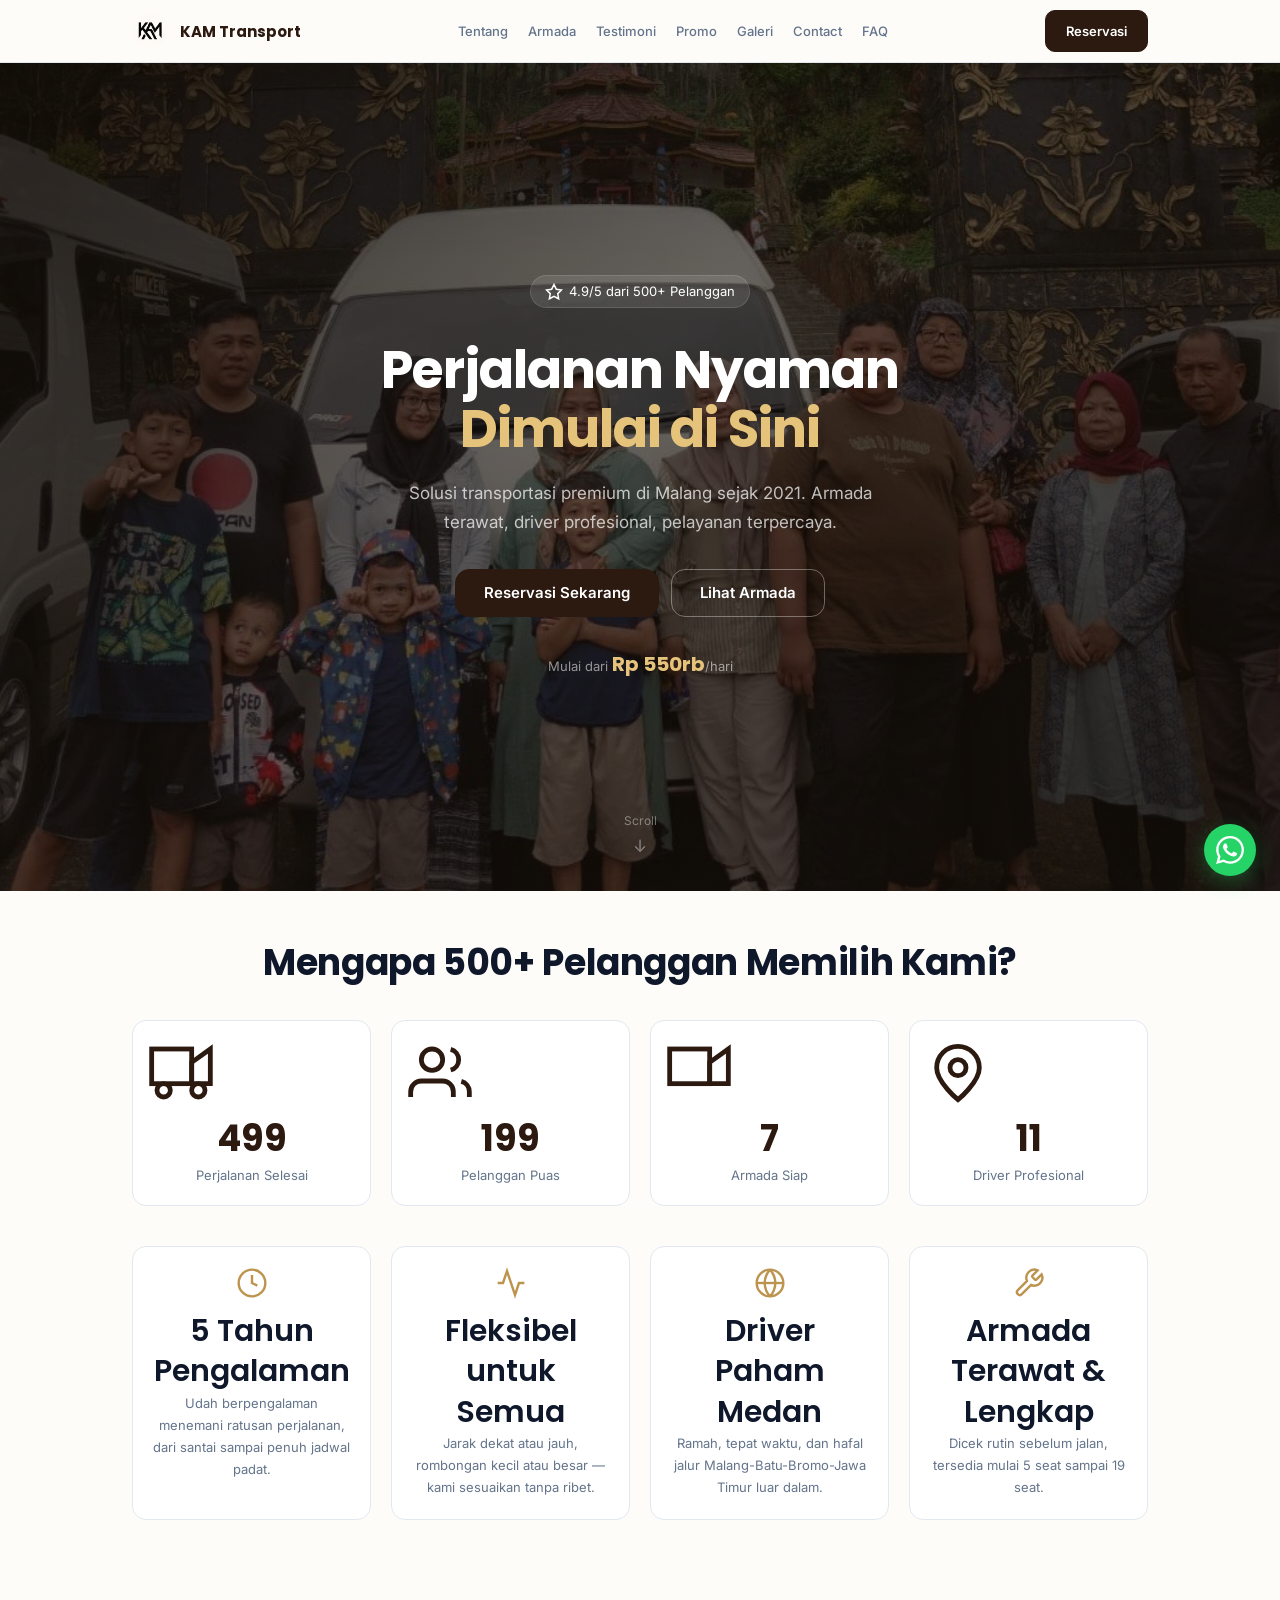
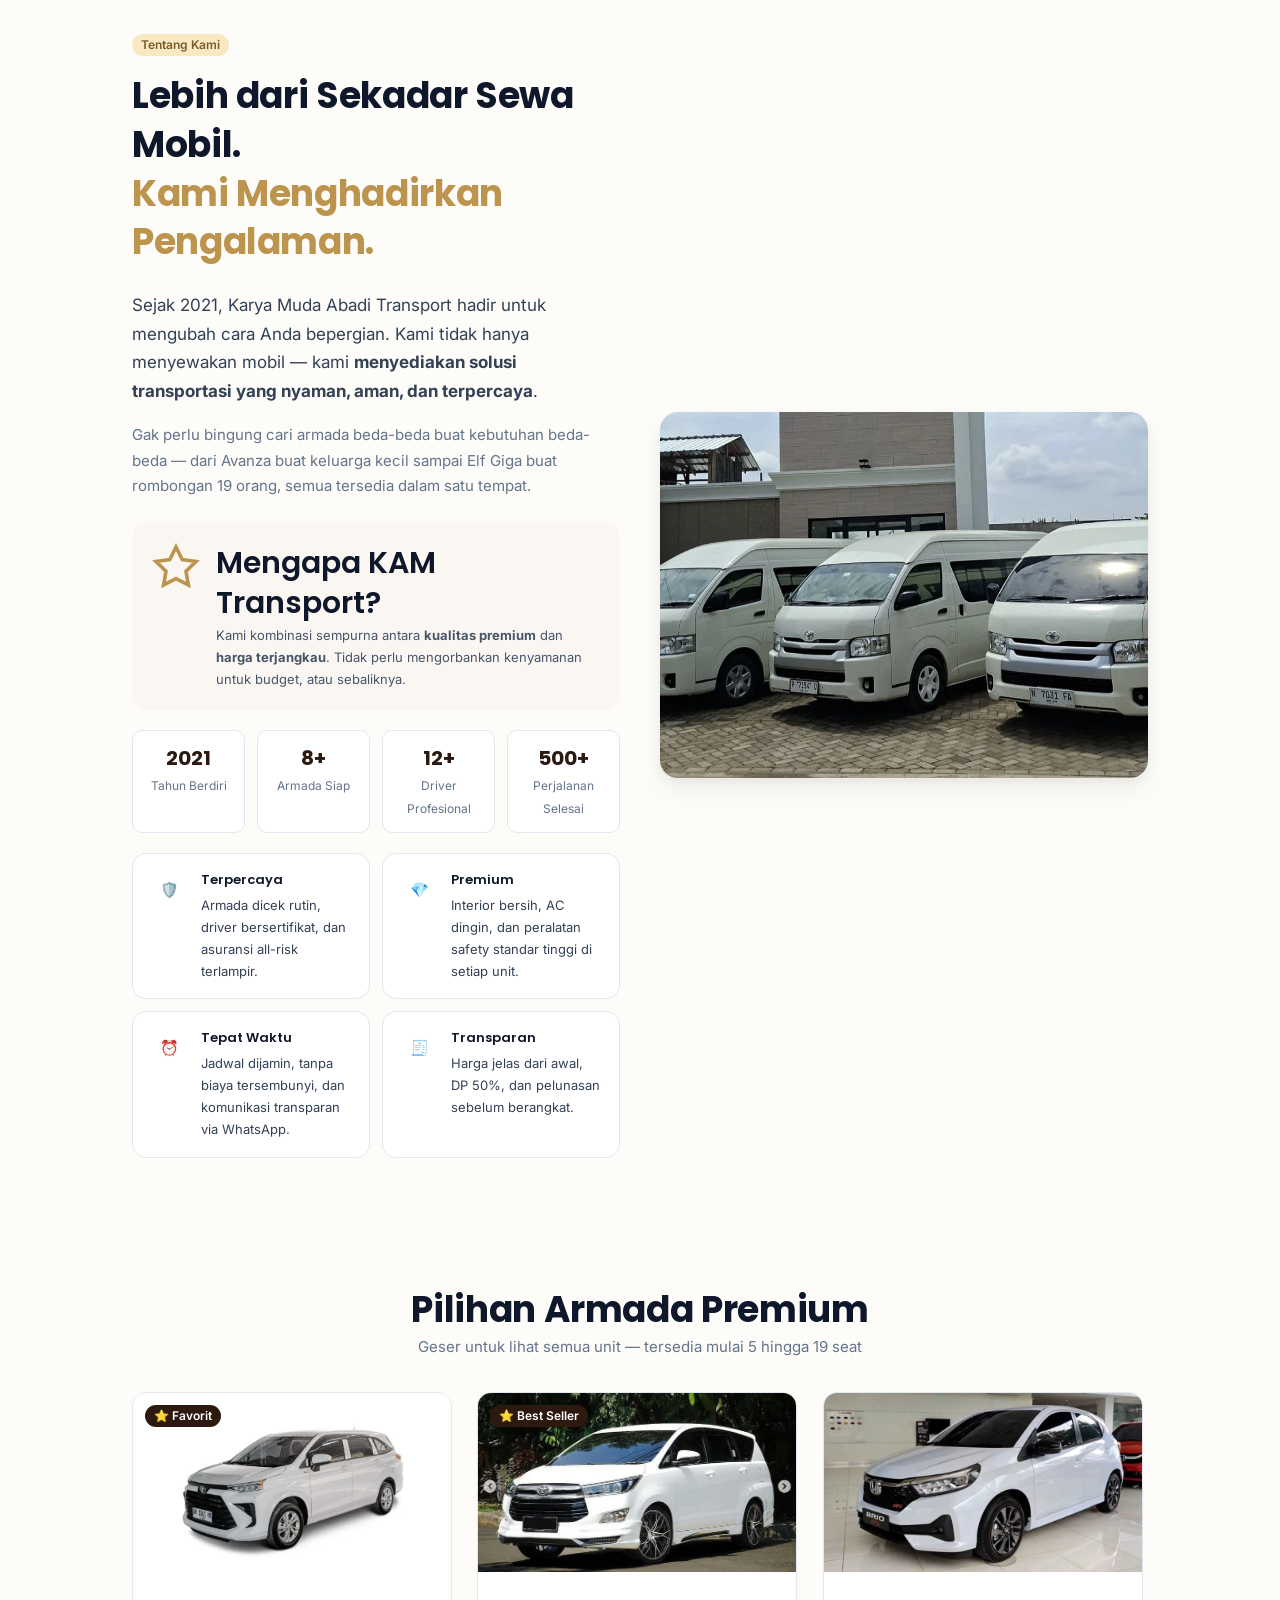
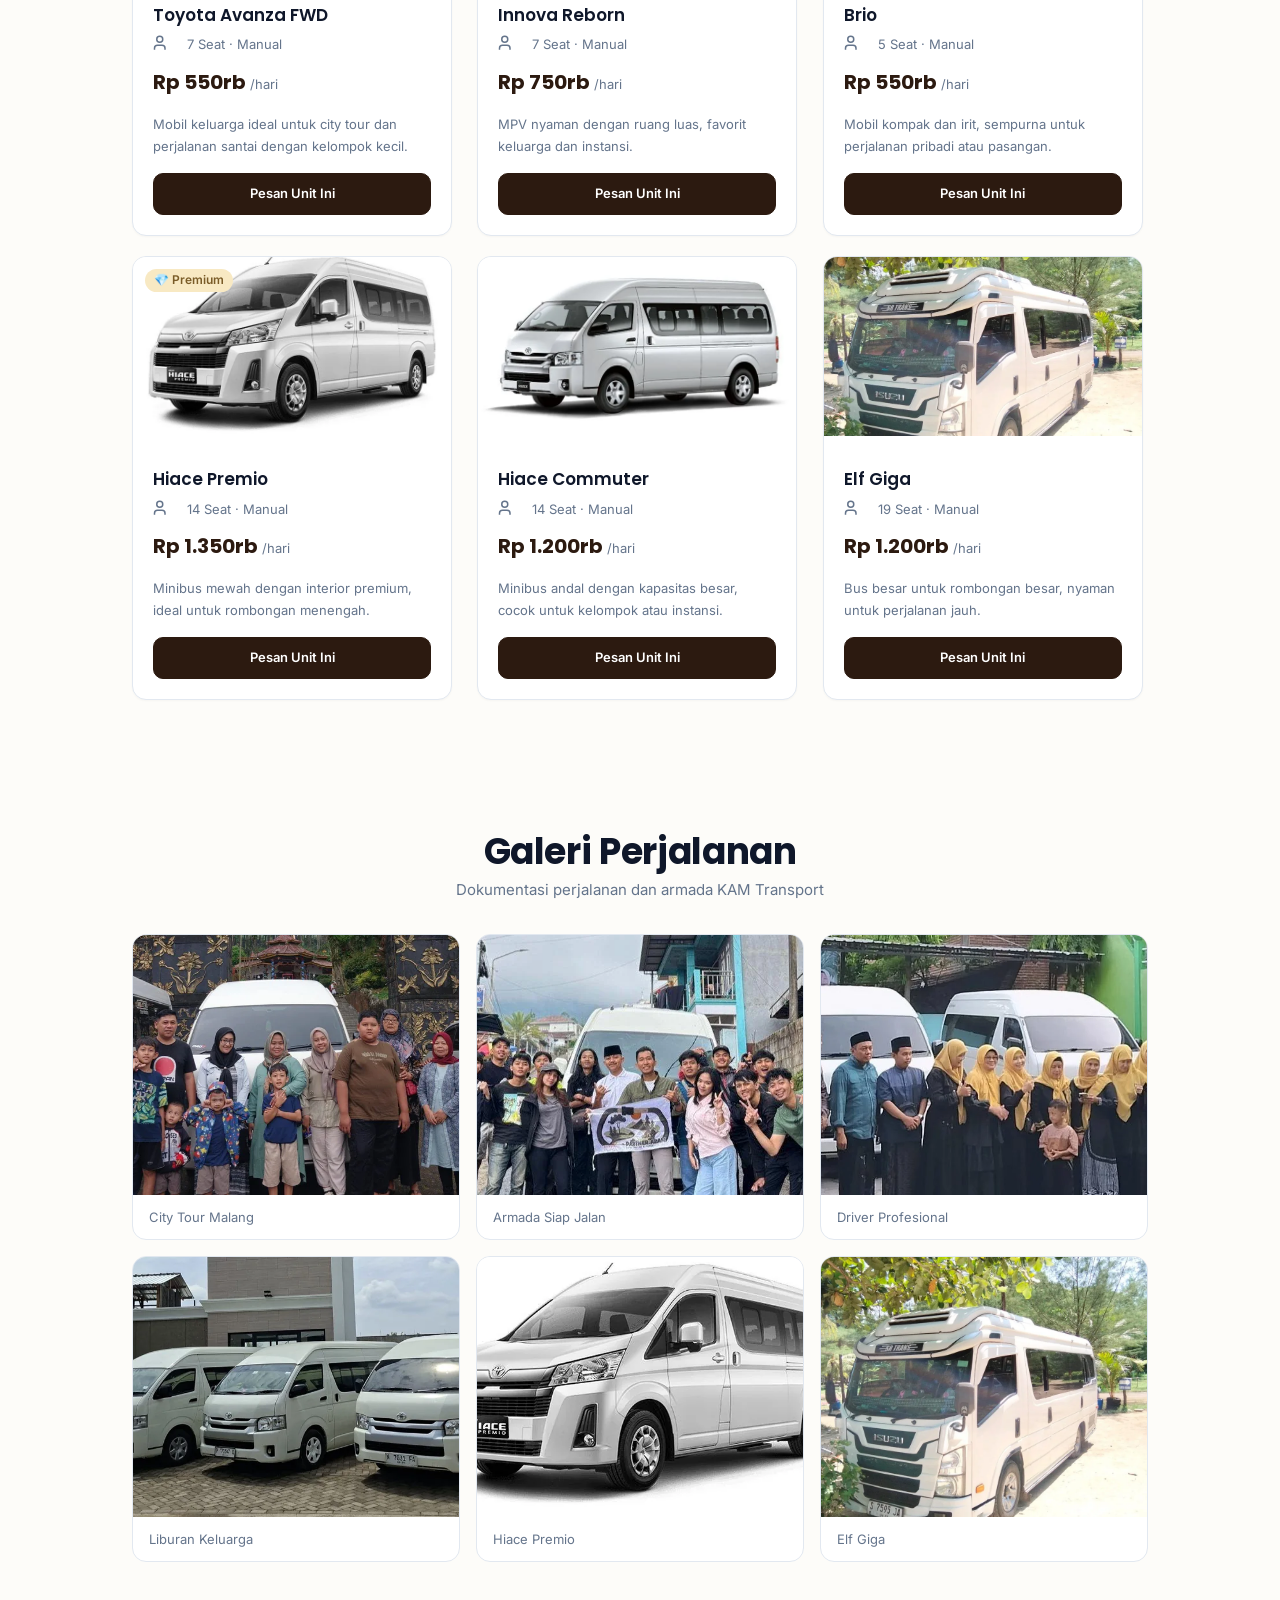
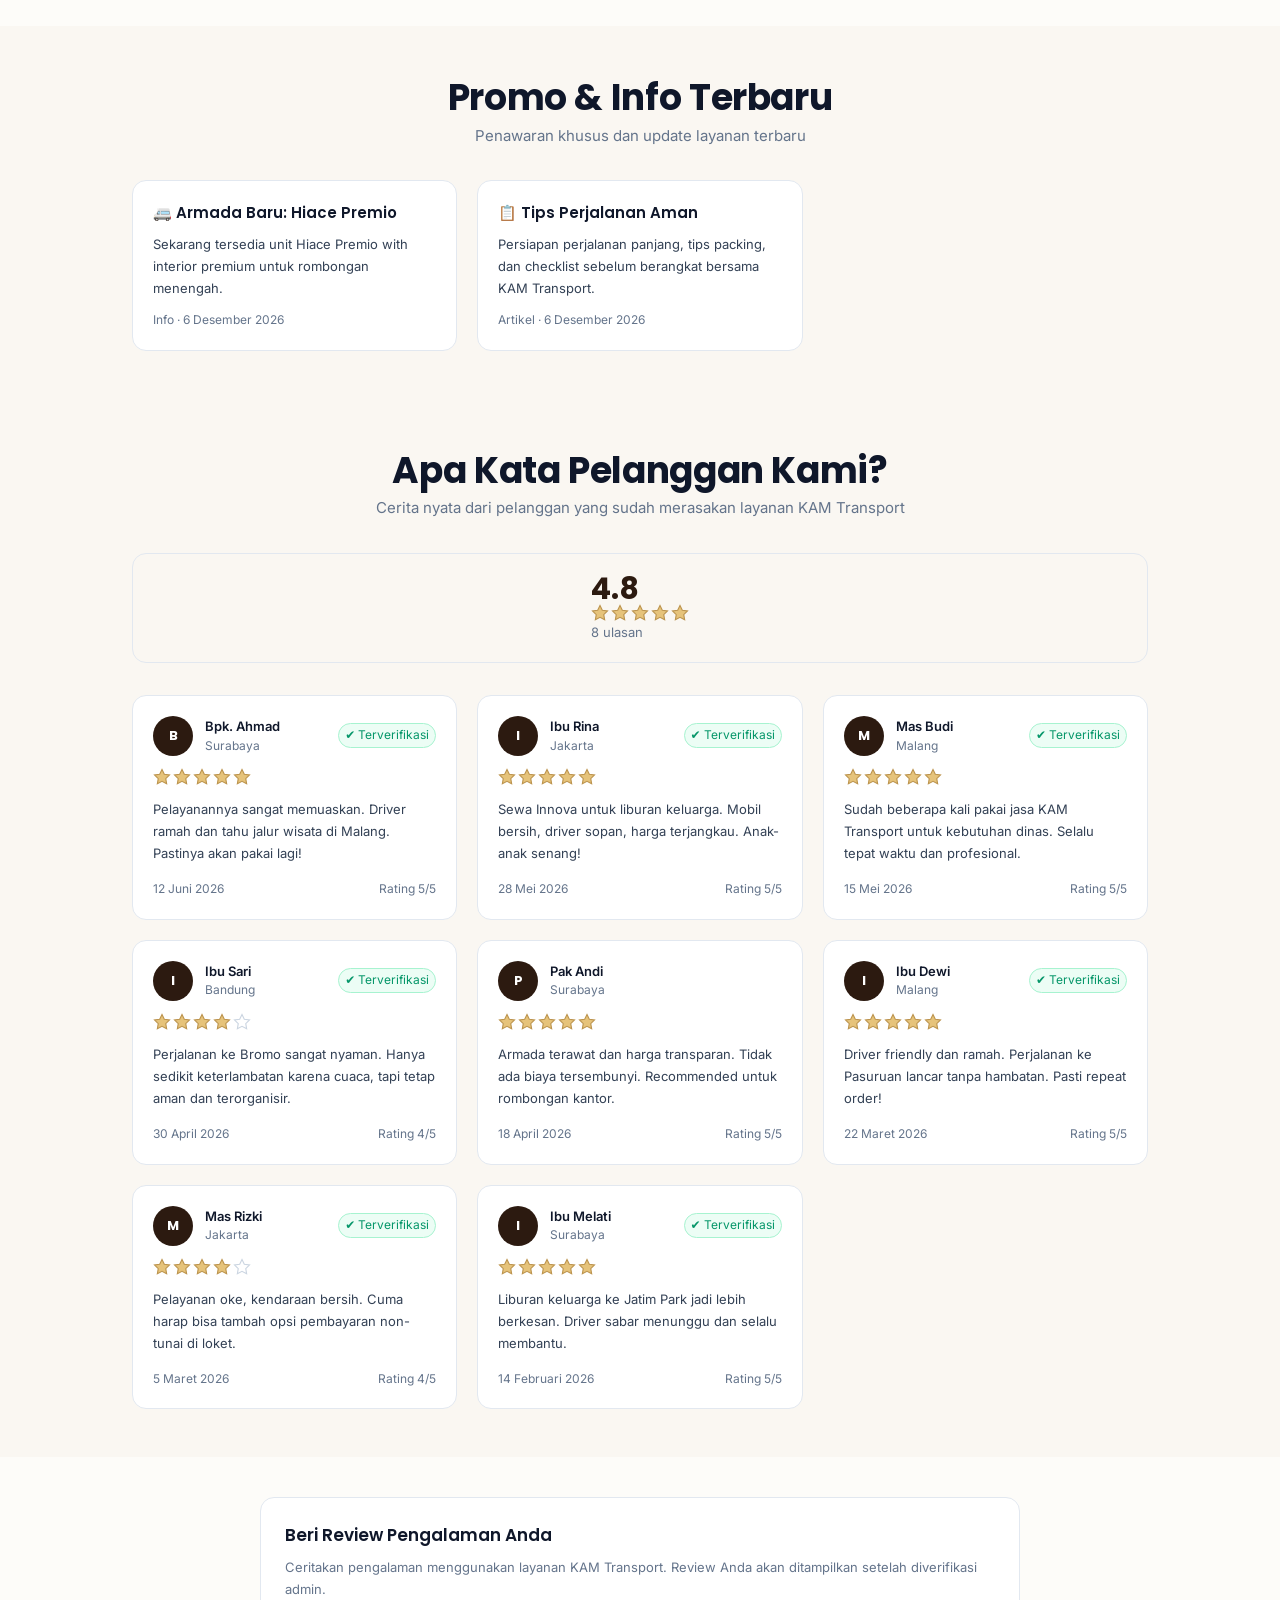
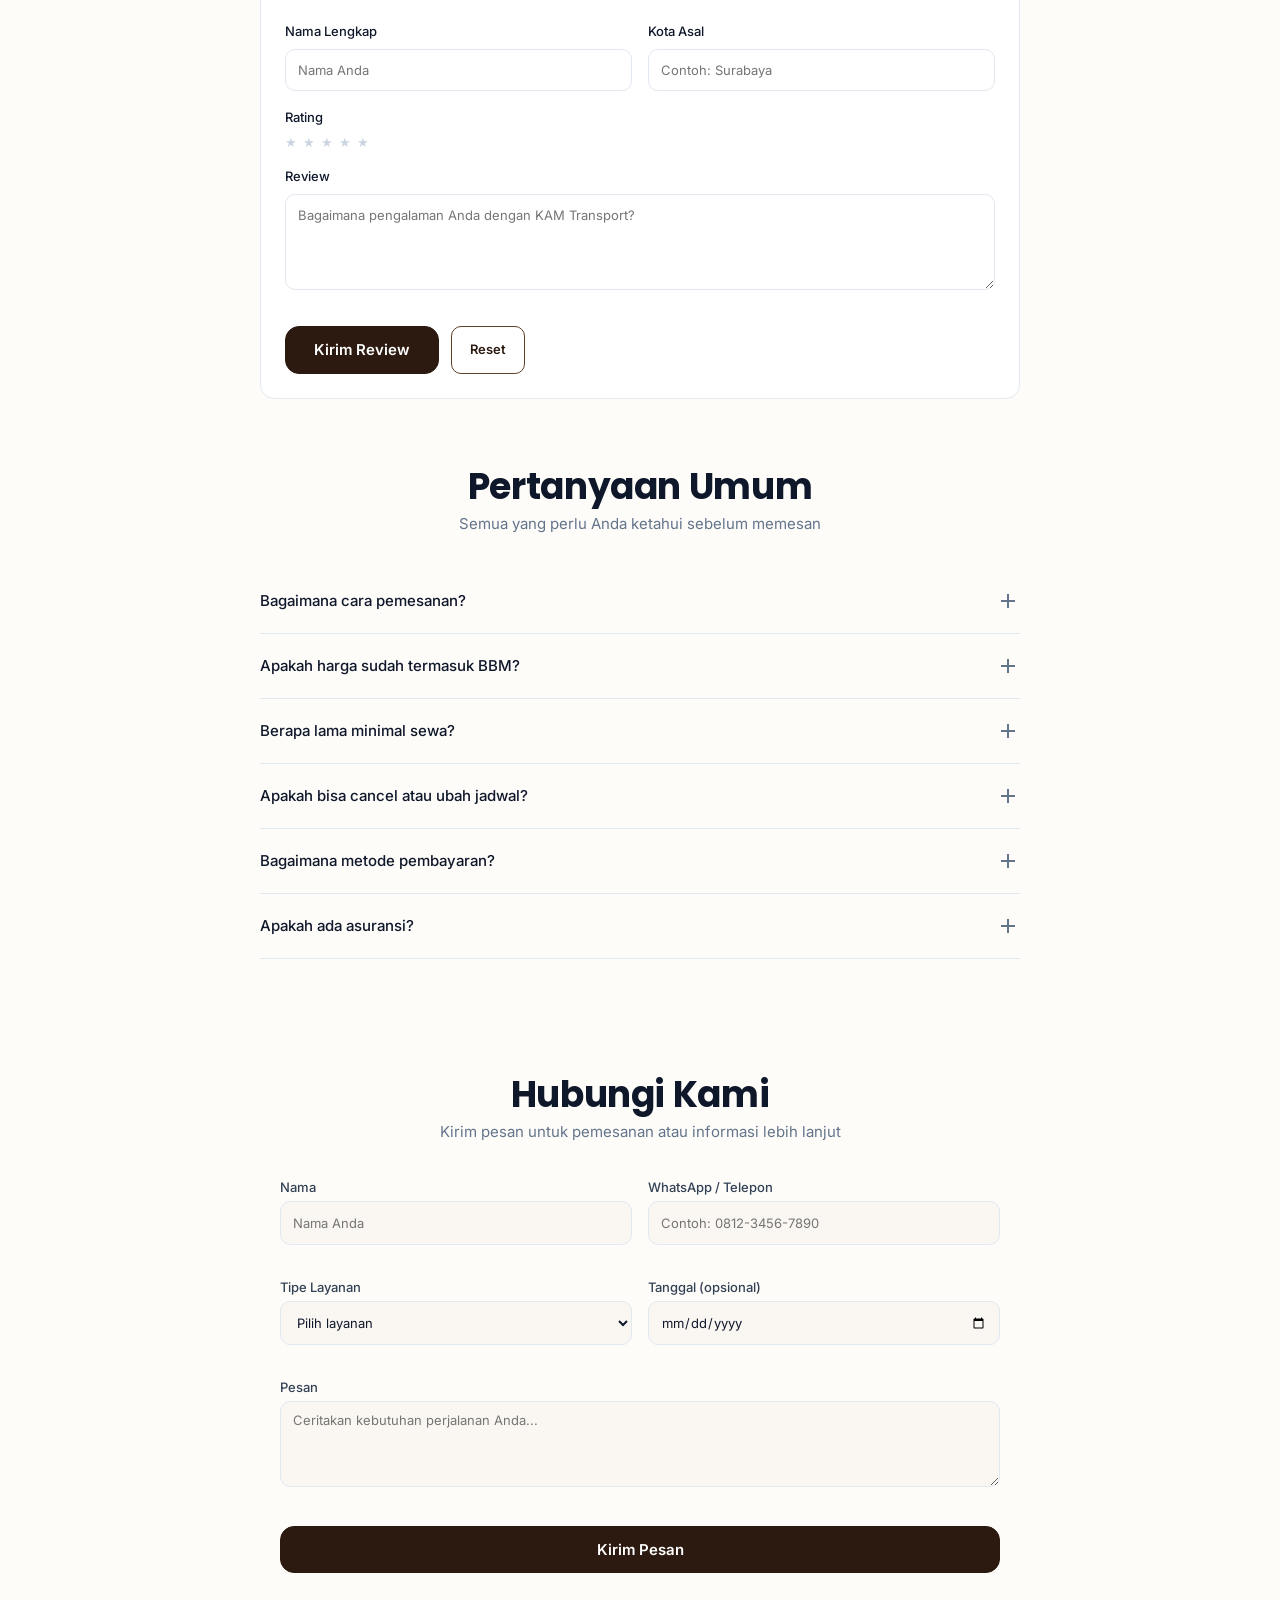
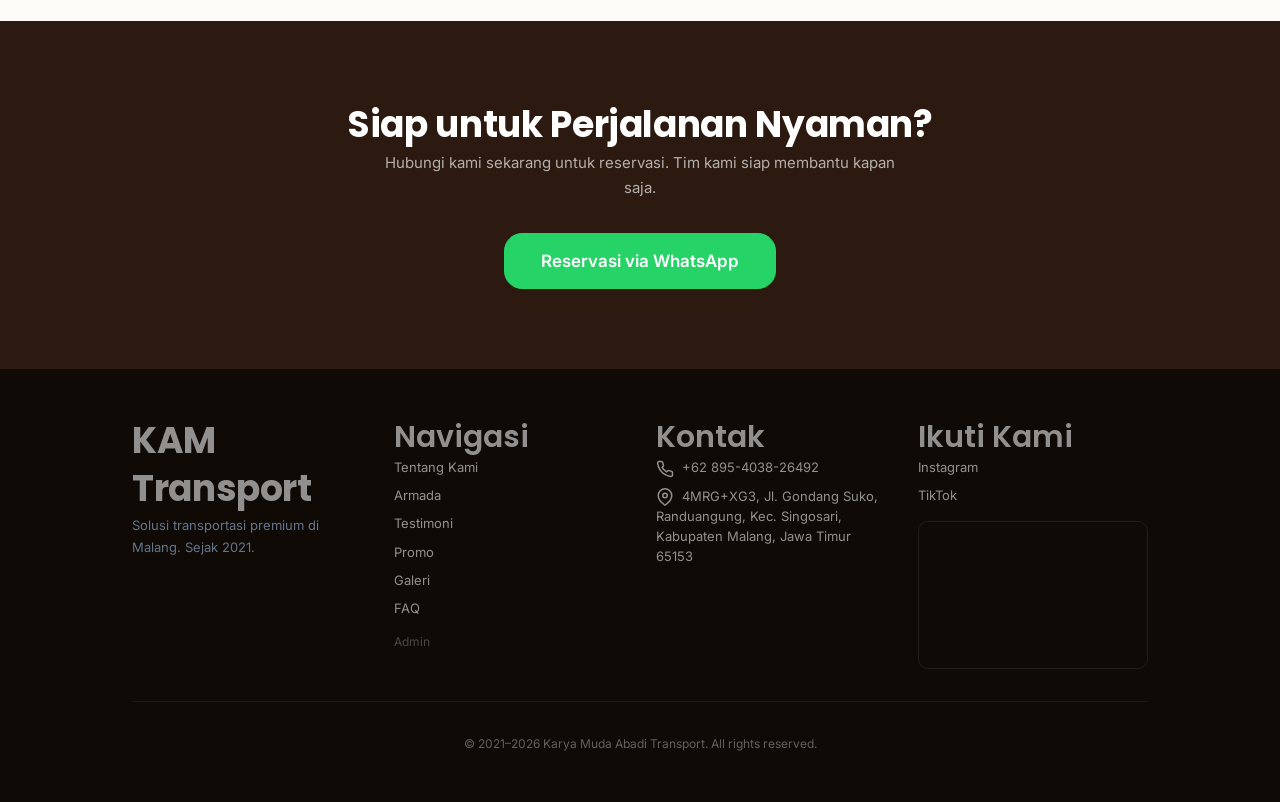
==== commit 73d73c45: "feat(promo): hapus promo liburan, ganti armada baru & tips dengan tanggal otomatis" ====
--- a/index.html
+++ b/index.html
@@ -40,6 +40,7 @@
 <link rel="stylesheet" href="css/components/_modal.css"/>
 <link rel="stylesheet" href="css/components/_utilities.css"/>
 
+<script src="js/config.js" type="text/javascript"></script>
 <style>
 /* ═══════ PAGE LAYOUT ═══════ */
 
@@ -545,19 +546,14 @@
 <p class="text-center reveal reveal-delay-1" style="color:var(--color-muted);margin-bottom:var(--space-8);">Penawaran khusus dan update layanan terbaru</p>
 <div class="promo-grid">
   <article class="promo-card reveal">
-    <h4>🎉 Promo Liburan Akhir Tahun</h4>
-    <p>Diskon 15% untuk pemesanan pakai city tour 3 hari ke Bromo + Ijen. Berlaku hingga akhir bulan.</p>
-    <div class="promo-meta">Promo · 10 November 2026</div>
+    <h4>🚐 Armada Baru: Hiace Premio</h4>
+    <p>Sekarang tersedia unit Hiace Premio with interior premium untuk rombongan menengah.</p>
+    <div class="promo-meta">Info · <span class="promo-date"></span></div>
   </article>
   <article class="promo-card reveal reveal-delay-1">
-    <h4>🚐 Armada Baru: Hiace Premio</h4>
-    <p>Sekarang tersedia unit Hiace Premio with interior premium untuk rombongan menengah.</p>
-    <div class="promo-meta">Info · 3 November 2026</div>
-  </article>
-  <article class="promo-card reveal reveal-delay-2">
     <h4>📋 Tips Perjalanan Aman</h4>
     <p>Persiapan perjalanan panjang, tips packing, dan checklist sebelum berangkat bersama KAM Transport.</p>
-    <div class="promo-meta">Artikel · 28 Oktober 2026</div>
+    <div class="promo-meta">Artikel · <span class="promo-date"></span></div>
   </article>
 </div>
 </div></section>
@@ -683,7 +679,7 @@
   <div>
     <h3>Navigasi</h3>
     <ul><li><a href="#tentang">Tentang Kami</a></li><li><a href="#armada">Armada</a></li><li><a href="#testimoni">Testimoni</a></li><li><a href="#promo">Promo</a></li><li><a href="#galeri">Galeri</a></li><li><a href="#faq">FAQ</a></li></ul>
-    <p style="margin-top:var(--space-3);"><a href="#" id="ownerAccessLink" style="font-size:var(--text-xs);color:rgba(255,255,255,.25);text-decoration:none;">Admin</a></p>
+    <p style="margin-top:var(--space-3);"><a href="#" id="ownerAccessLink" style="font-size:var(--text-xs);color:rgba(255,255,255,.25);text-decoration:none;" aria-label="Owner access — klik 7 kali">Admin</a></p>
   </div>
   <div>
     <h3>Kontak</h3>
@@ -721,7 +717,7 @@
 <div class="form-group">
   <label class="form-label" for="ownerPassword">Password</label>
   <input class="form-input" id="ownerPassword" type="password" autocomplete="current-password" required placeholder="Masukkan password owner"/>
-  <p class="form-helper">Masukkan password untuk membuka panel moderasi review.</p>
+  <p class="form-helper">Akses owner terbatas untuk moderasi. Jika lupa password, hubungi administrator sistem untuk reset.</p>
 </div>
 </div></div>
 
@@ -865,7 +861,7 @@
   }catch{return[];}
 }
 function saveReviews(list){localStorage.setItem(lsKey('queue'),JSON.stringify(list));}
-function loadSettings(){try{const raw=localStorage.getItem(lsKey('settings'));return raw?JSON.parse(raw):{password:'kAm2026!'};}catch{return{password:'kAm2026!'};}}
+function loadSettings(){try{const raw=localStorage.getItem(lsKey('settings'));return raw?JSON.parse(raw):{passwordHash: (window.KAM_CONFIG&&window.KAM_CONFIG.ownerPasswordHash)||''};}catch{return{passwordHash:(window.KAM_CONFIG&&window.KAM_CONFIG.ownerPasswordHash)||''};}}
 function saveSettings(s){localStorage.setItem(lsKey('settings'),JSON.stringify(s));}
 function fmtDate(s){const d=new Date(s+'T00:00:00');return d.toLocaleDateString('id-ID',{day:'numeric',month:'long',year:'numeric'});}
 function stars(n){let h='';for(let i=1;i<=5;i++){h+=`<svg class="icon-sm" viewBox="0 0 24 24" ${i<=n?'fill="var(--color-accent-lt)" stroke="var(--color-accent)" stroke-width="1.5"':'fill="none" stroke="var(--gray-300)" stroke-width="1.5"'}><polygon points="12 2 15.09 8.26 22 9.27 17 14.14 18.18 21.02 12 17.77 5.82 21.02 7 14.14 2 9.27 8.91 8.26 12 2"/></svg>`;}return h;}
@@ -940,13 +936,15 @@
 const ownerLink=document.getElementById('ownerAccessLink');
 function openOwner(){ownerOverlay.classList.add('open');ownerOverlay.setAttribute('aria-hidden','false');ownerPassword.value='';document.body.style.overflow='hidden';}
 function closeOwner(){ownerOverlay.classList.remove('open');ownerOverlay.setAttribute('aria-hidden','true');document.body.style.overflow='';}
-if(ownerLink){ownerLink.addEventListener('click',e=>{e.preventDefault();openOwner();});}
+if(ownerLink){let ownerClicks=0, ownerTimer=null;ownerLink.addEventListener('click',e=>{e.preventDefault();ownerClicks++;ownerLink.style.color='rgba(255,255,255,.55)';if(ownerTimer)clearTimeout(ownerTimer);ownerTimer=setTimeout(()=>{ownerClicks=0;ownerLink.style.color='rgba(255,255,255,.25)';},1500);if(ownerClicks>=7){ownerClicks=0;clearTimeout(ownerTimer);ownerLink.style.color='rgba(255,255,255,.25)';openOwner();}});}
 document.querySelector('#ownerModalOverlay .modal-close').addEventListener('click',closeOwner);
 ownerOverlay.addEventListener('click',e=>{if(e.target===ownerOverlay)closeOwner();});
 document.addEventListener('keydown',e=>{if(e.key==='Escape')closeOwner();});
-ownerPassword.addEventListener('keydown',e=>{if(e.key==='Enter'){
+ownerPassword.addEventListener('keydown',async e=>{if(e.key==='Enter'){
   const settings=loadSettings();
-  if(ownerPassword.value===settings.password){closeOwner();ownerPanel.hidden=false;renderModeration();}
+  let hash='';
+  try{const buf=await crypto.subtle.digest('SHA-256',new TextEncoder().encode(ownerPassword.value));hash=Array.from(new Uint8Array(buf)).map(b=>b.toString(16).padStart(2,'0')).join('');}catch{}
+  if(hash===settings.passwordHash||ownerPassword.value===settings.password){closeOwner();ownerPanel.hidden=false;renderModeration();}
   else{alert('Password salah.');ownerPassword.value='';}
 }});
 function renderModeration(){
@@ -982,7 +980,7 @@
     saveReviews(loadReviews().filter(x=>x.id!==id));renderModeration();
   }));
 }
-document.addEventListener('DOMContentLoaded',()=>{renderReviews();renderModeration();});
+document.addEventListener('DOMContentLoaded',()=>{renderReviews();renderModeration();const today=new Date();document.querySelectorAll('.promo-date').forEach(el=>{el.textContent=today.toLocaleDateString('id-ID',{day:'numeric',month:'long',year:'numeric'});});});
 </script>
 
 </main>
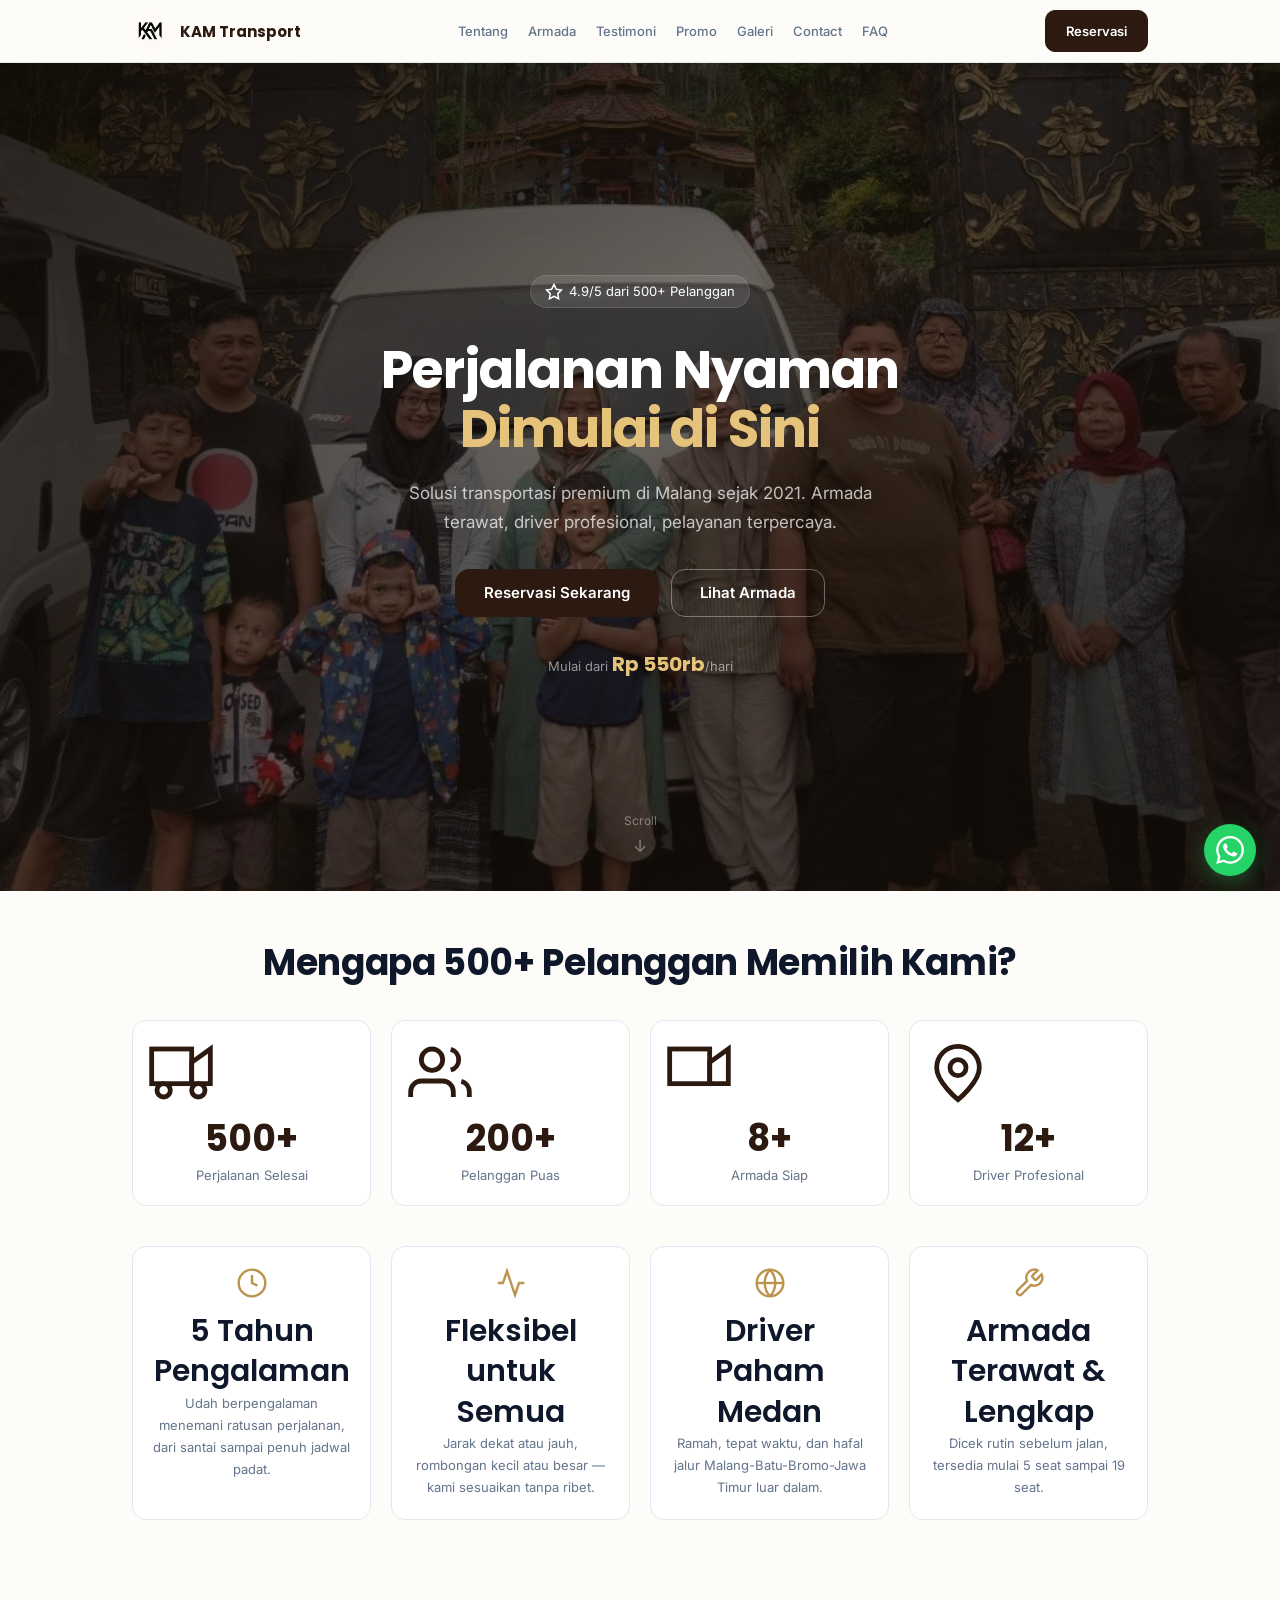
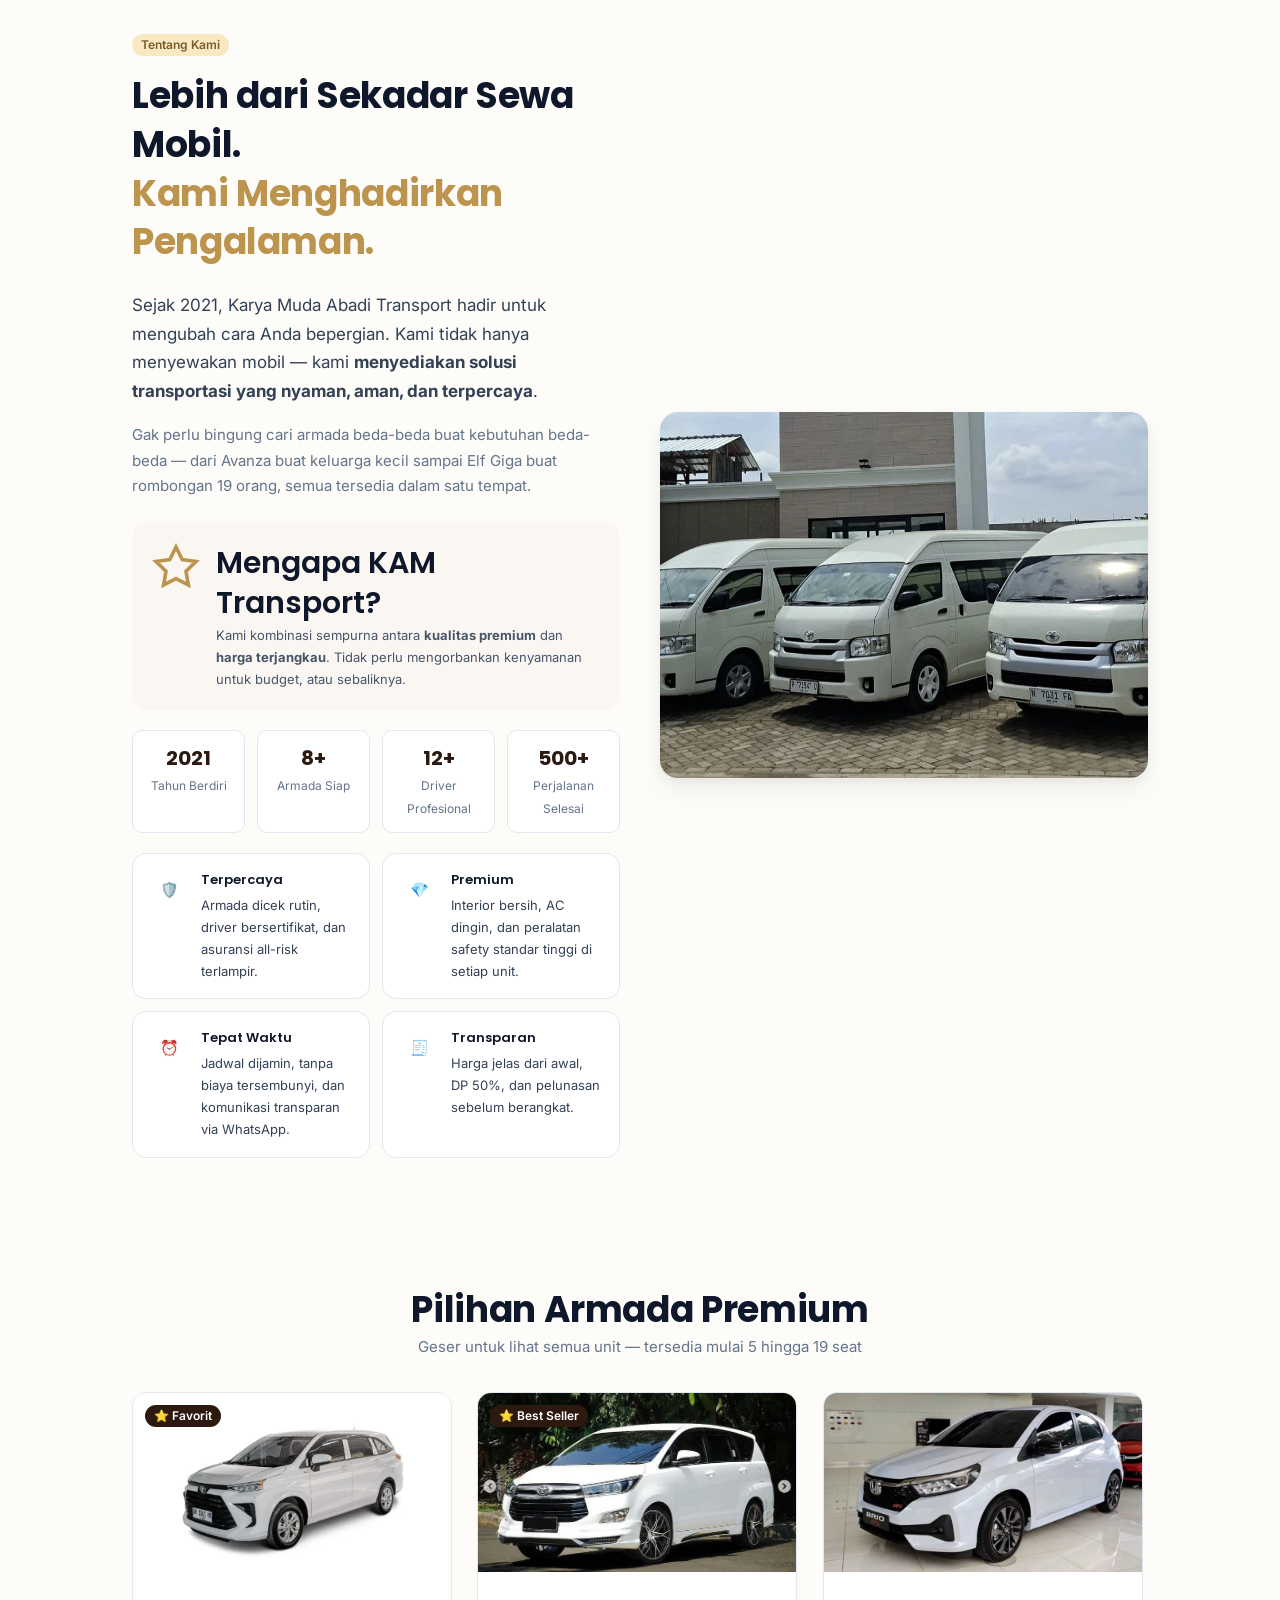
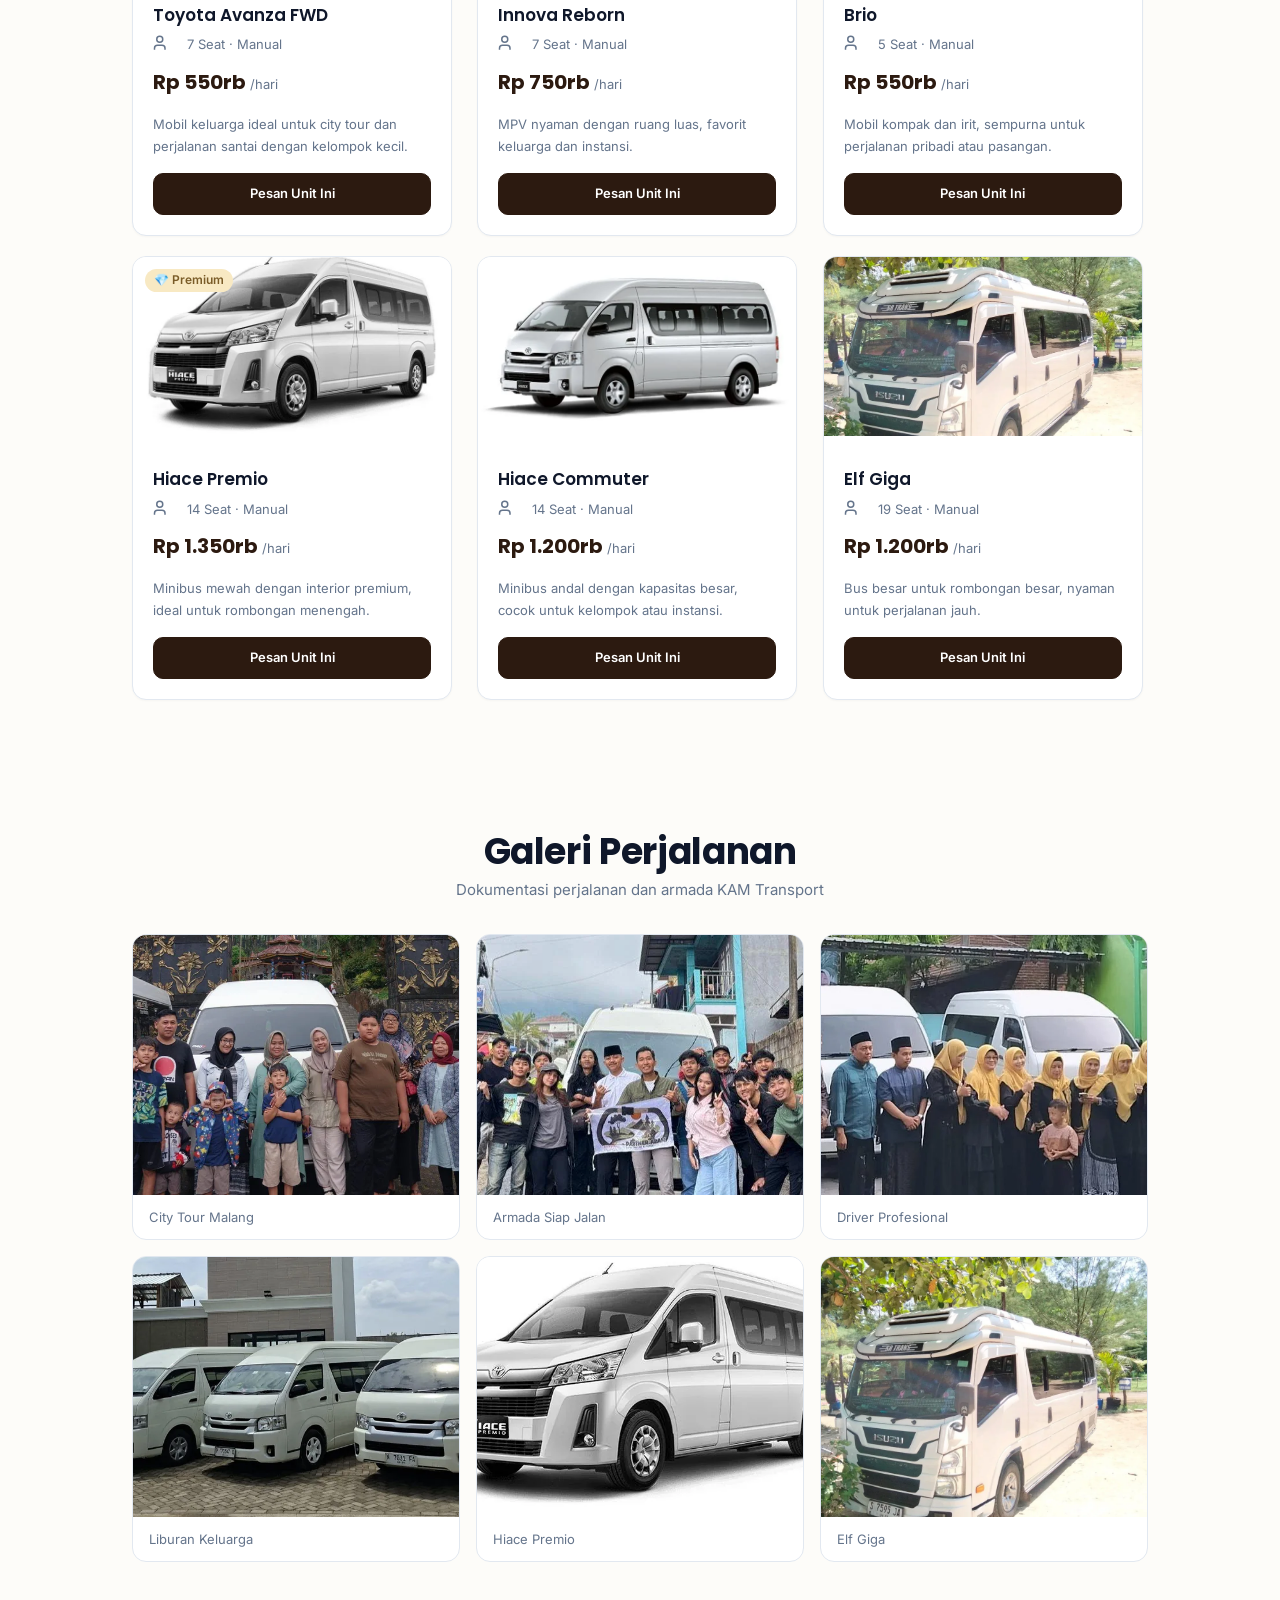
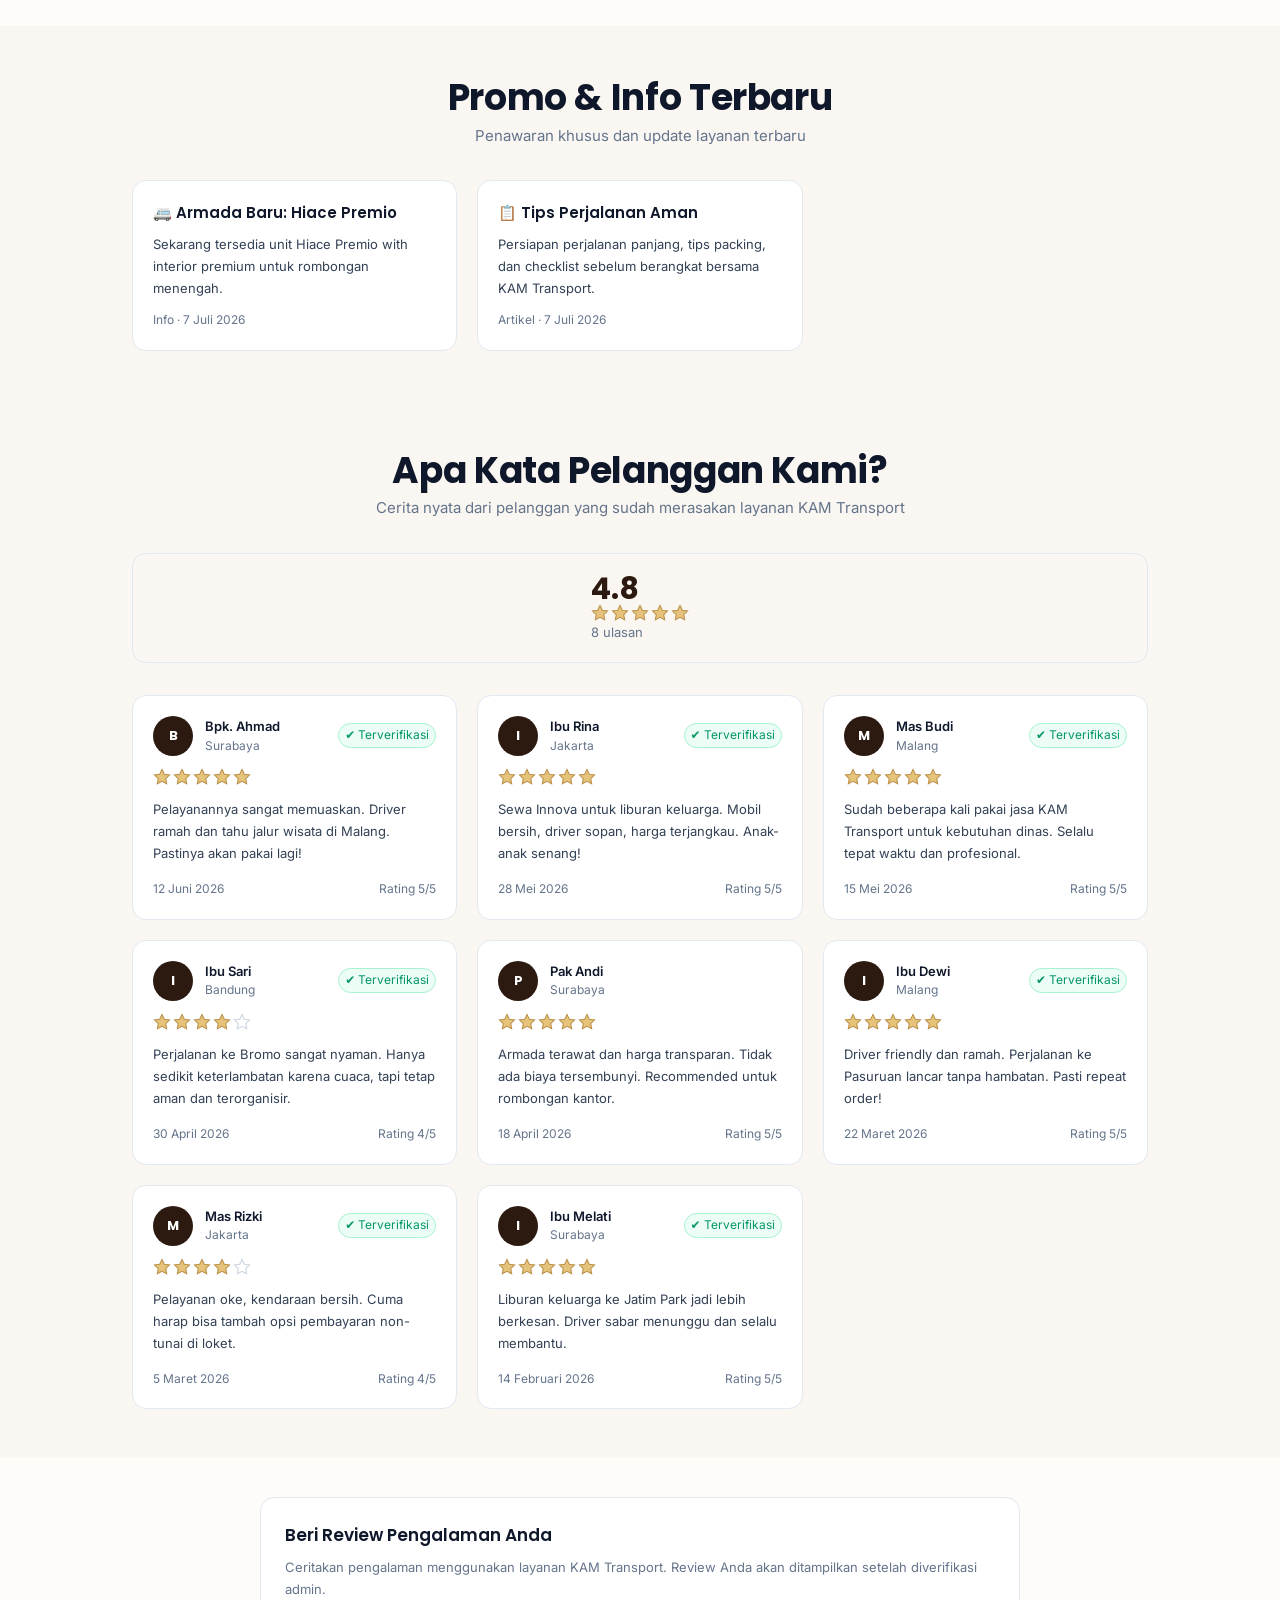
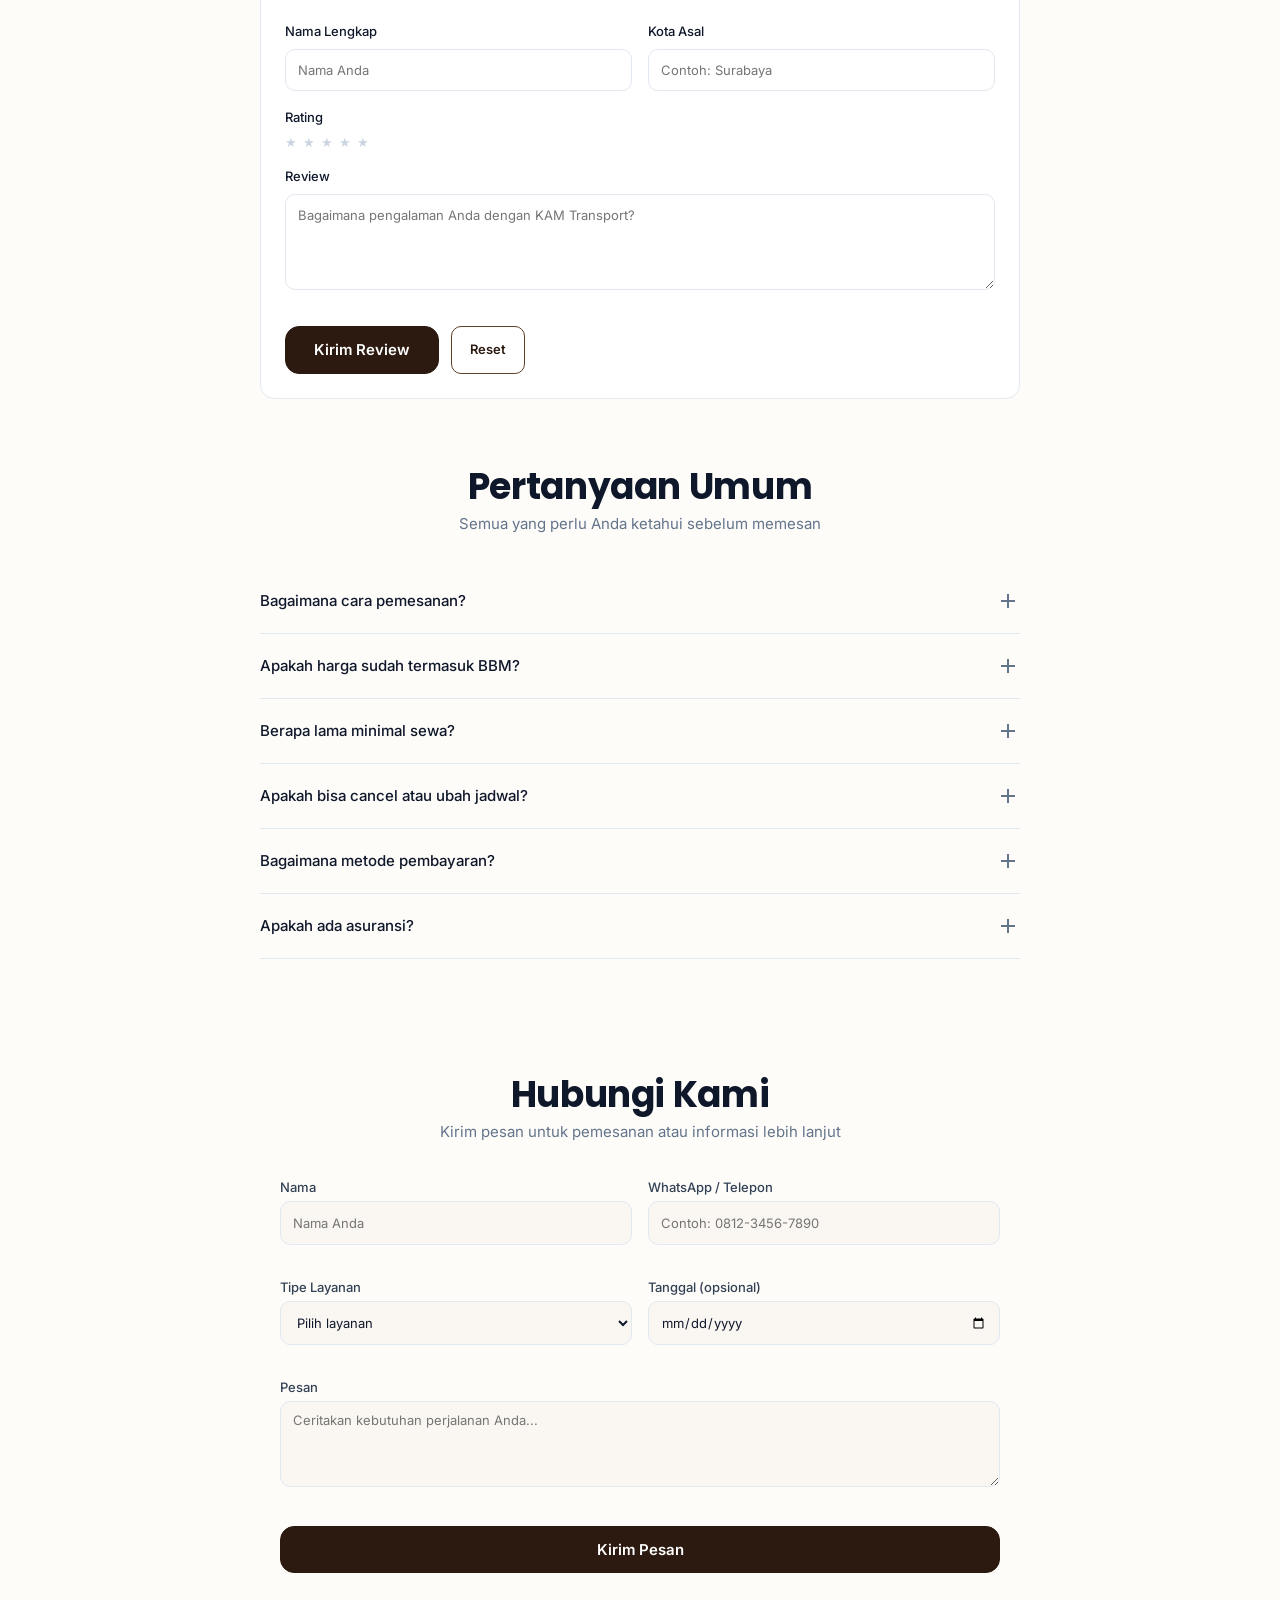
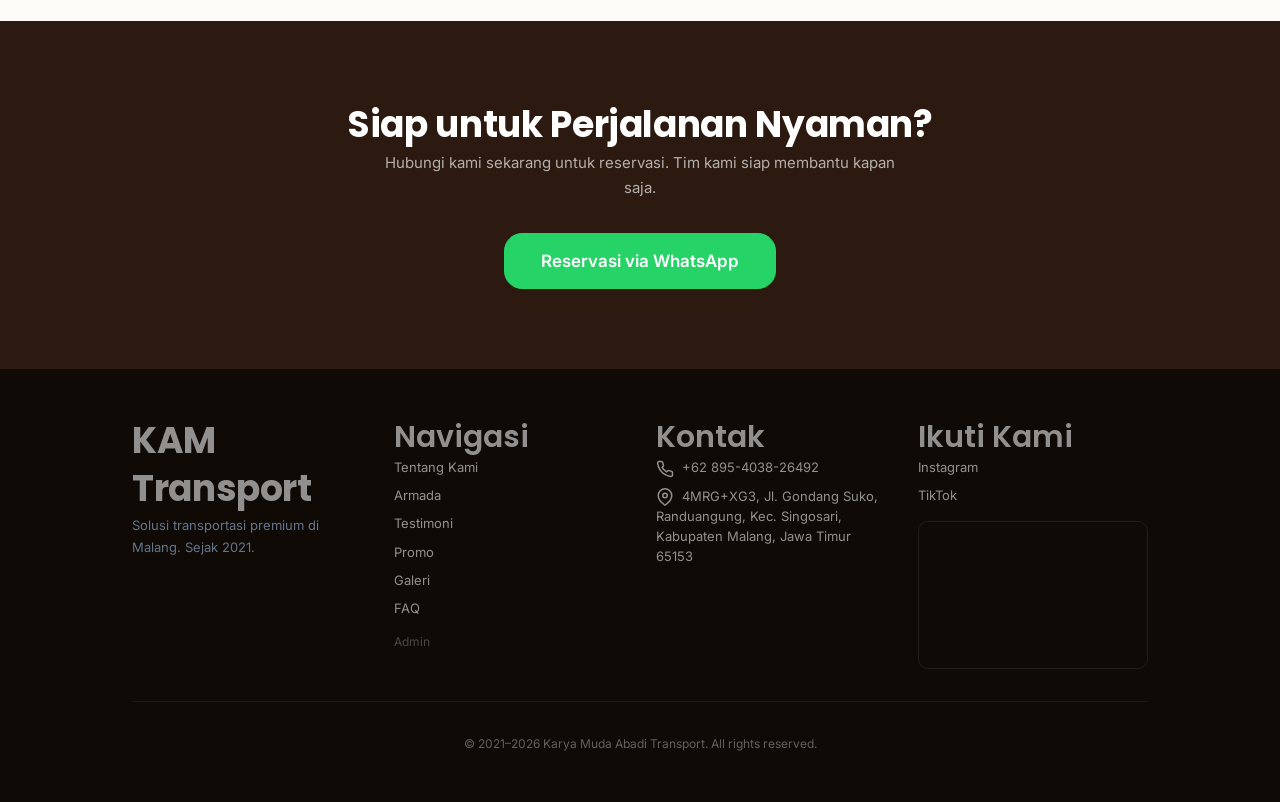
==== commit 7a544593: "fix(promo): hardcode tanggal promo/info ke 7 Juli 2026 (tanggal terakhir edit)" ====
--- a/index.html
+++ b/index.html
@@ -548,12 +548,12 @@
   <article class="promo-card reveal">
     <h4>🚐 Armada Baru: Hiace Premio</h4>
     <p>Sekarang tersedia unit Hiace Premio with interior premium untuk rombongan menengah.</p>
-    <div class="promo-meta">Info · <span class="promo-date"></span></div>
+    <div class="promo-meta">Info · <span class="promo-date">7 Juli 2026</span></div>
   </article>
   <article class="promo-card reveal reveal-delay-1">
     <h4>📋 Tips Perjalanan Aman</h4>
     <p>Persiapan perjalanan panjang, tips packing, dan checklist sebelum berangkat bersama KAM Transport.</p>
-    <div class="promo-meta">Artikel · <span class="promo-date"></span></div>
+    <div class="promo-meta">Artikel · <span class="promo-date">7 Juli 2026</span></div>
   </article>
 </div>
 </div></section>
@@ -980,7 +980,7 @@
     saveReviews(loadReviews().filter(x=>x.id!==id));renderModeration();
   }));
 }
-document.addEventListener('DOMContentLoaded',()=>{renderReviews();renderModeration();const today=new Date();document.querySelectorAll('.promo-date').forEach(el=>{el.textContent=today.toLocaleDateString('id-ID',{day:'numeric',month:'long',year:'numeric'});});});
+document.addEventListener('DOMContentLoaded',()=>{renderReviews();renderModeration();});
 </script>
 
 </main>
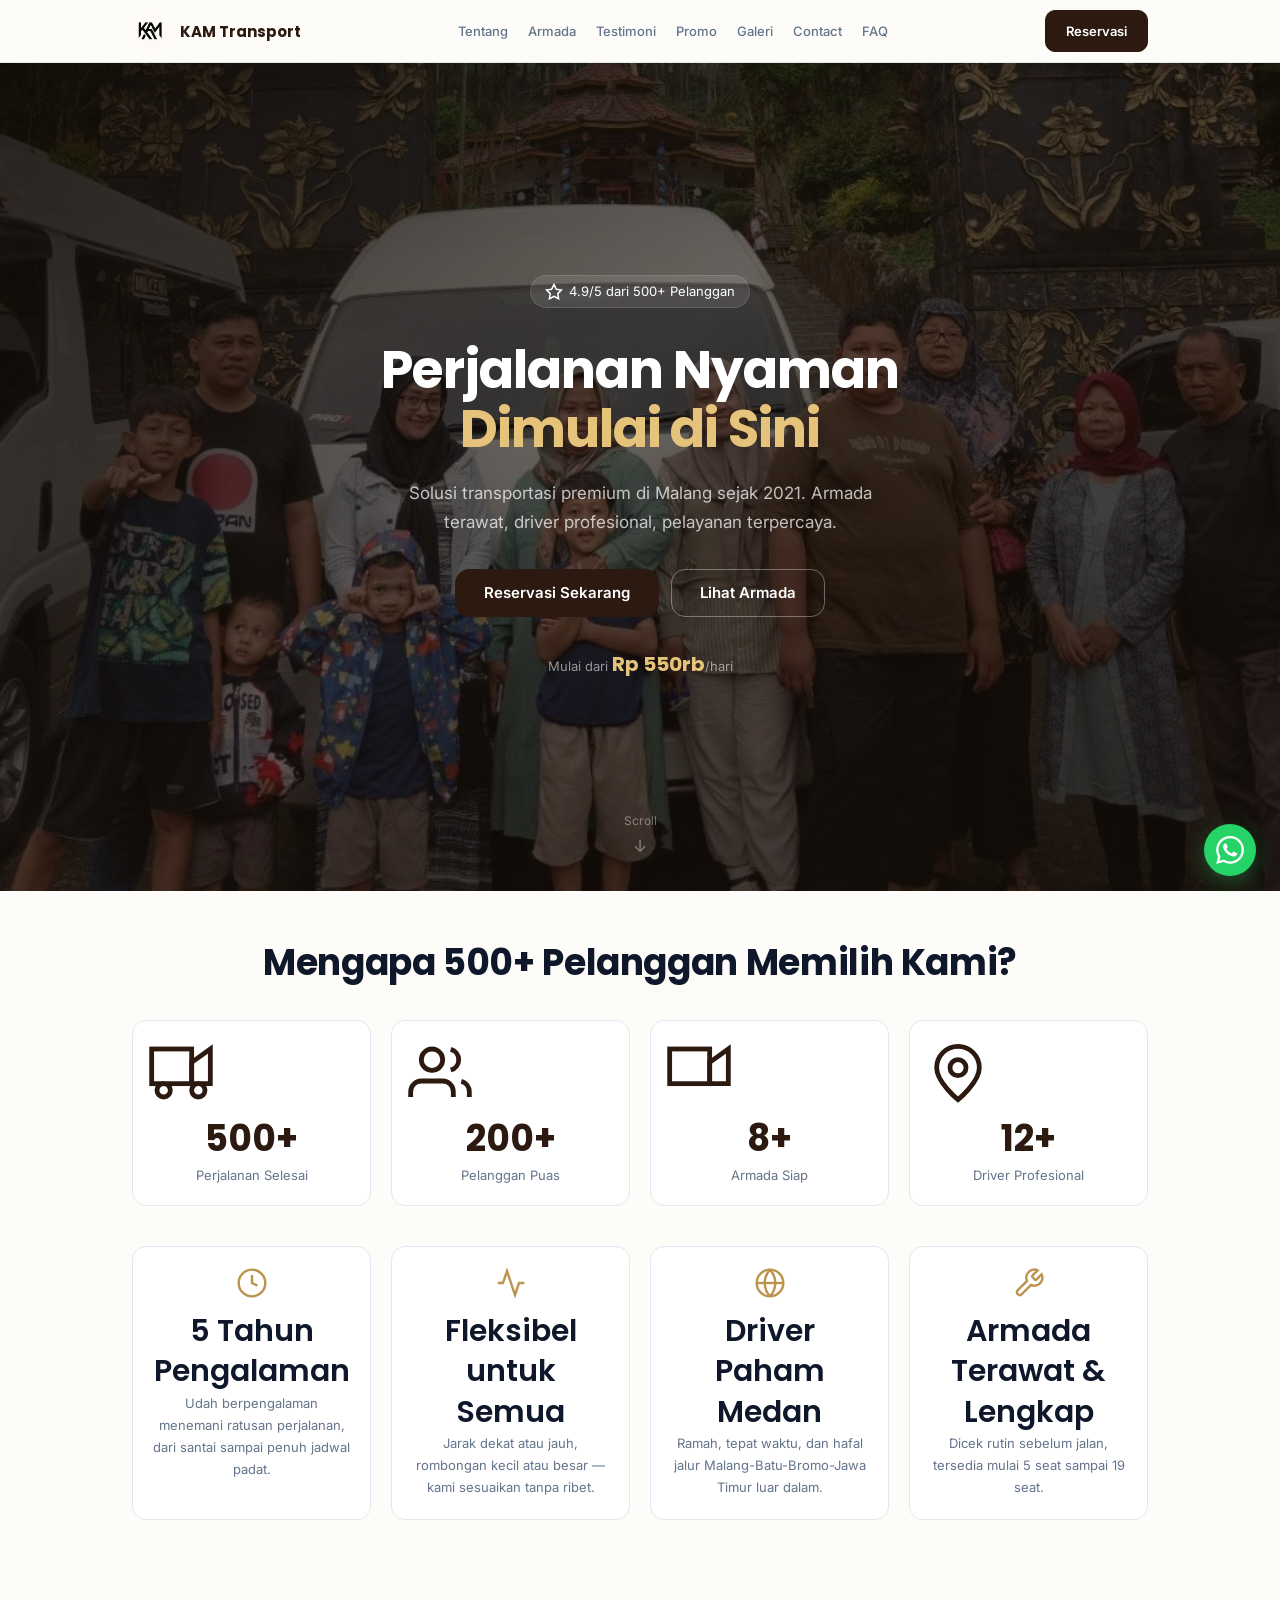
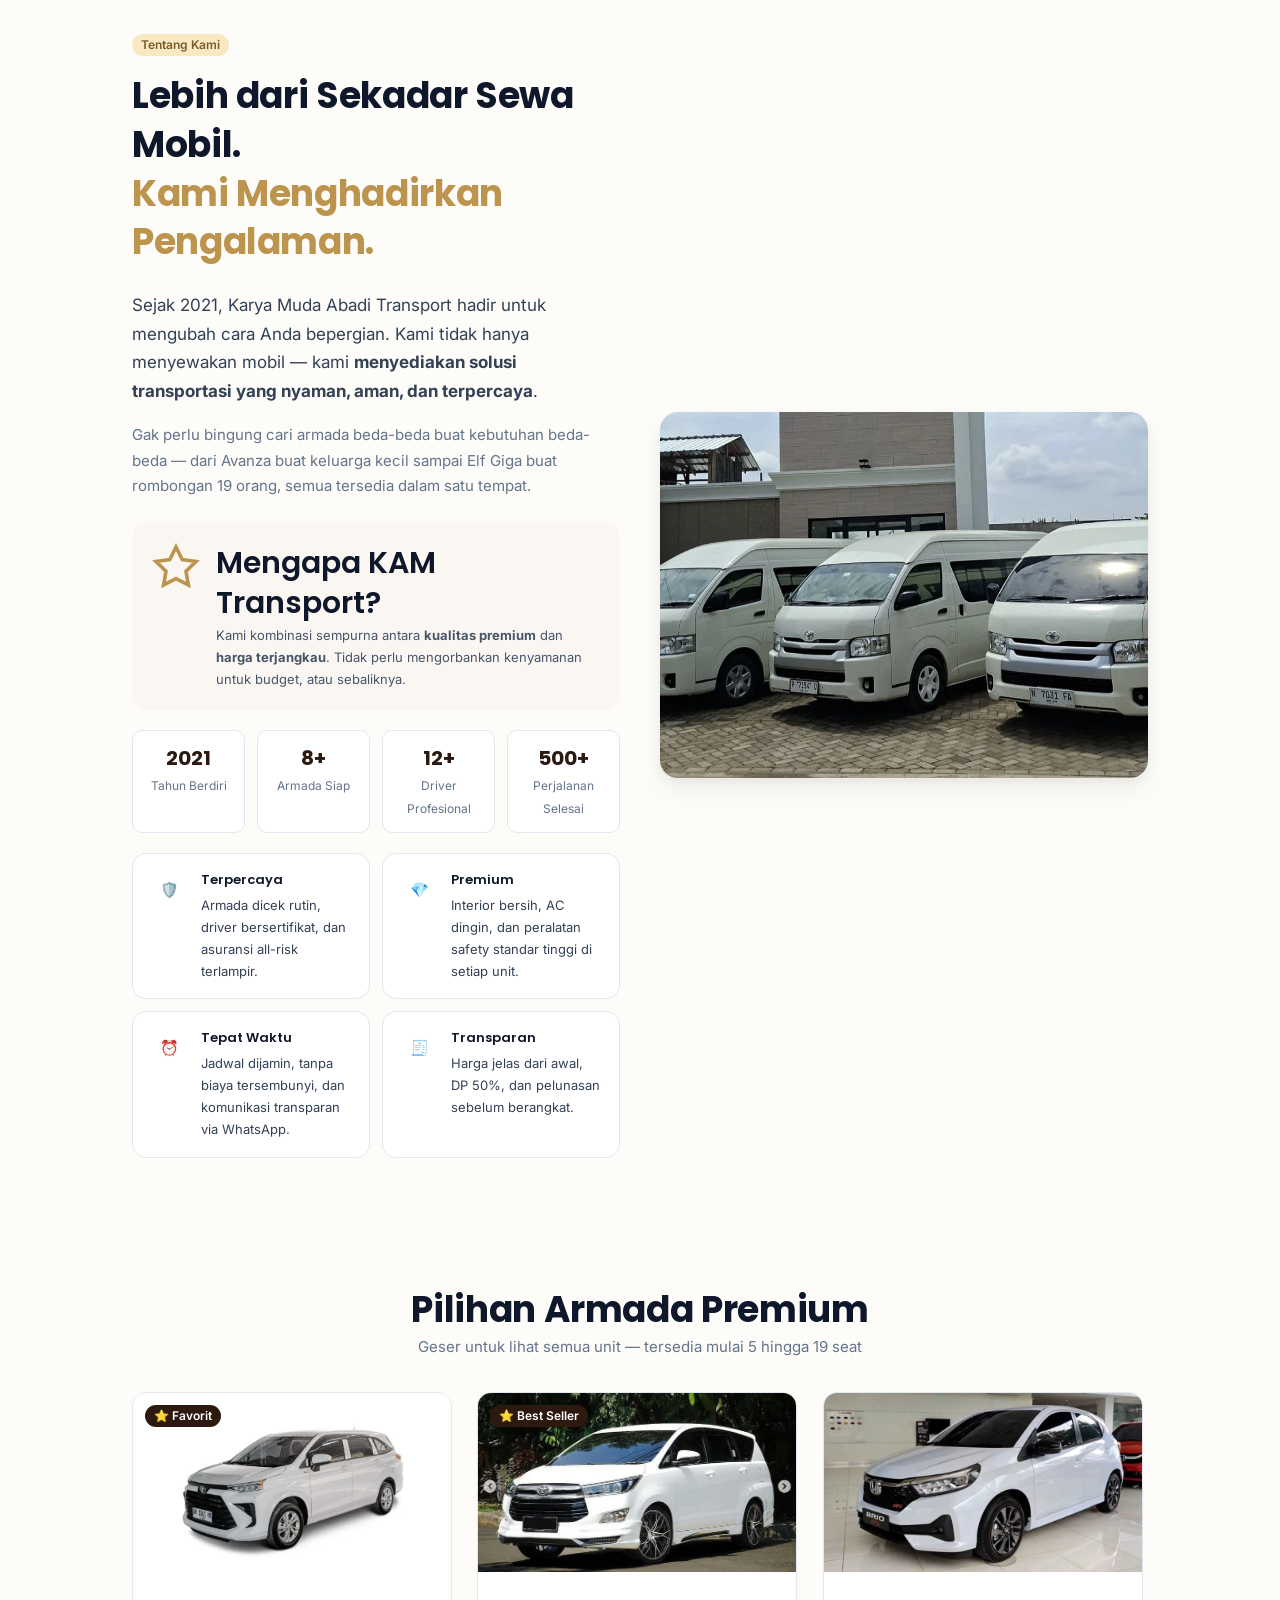
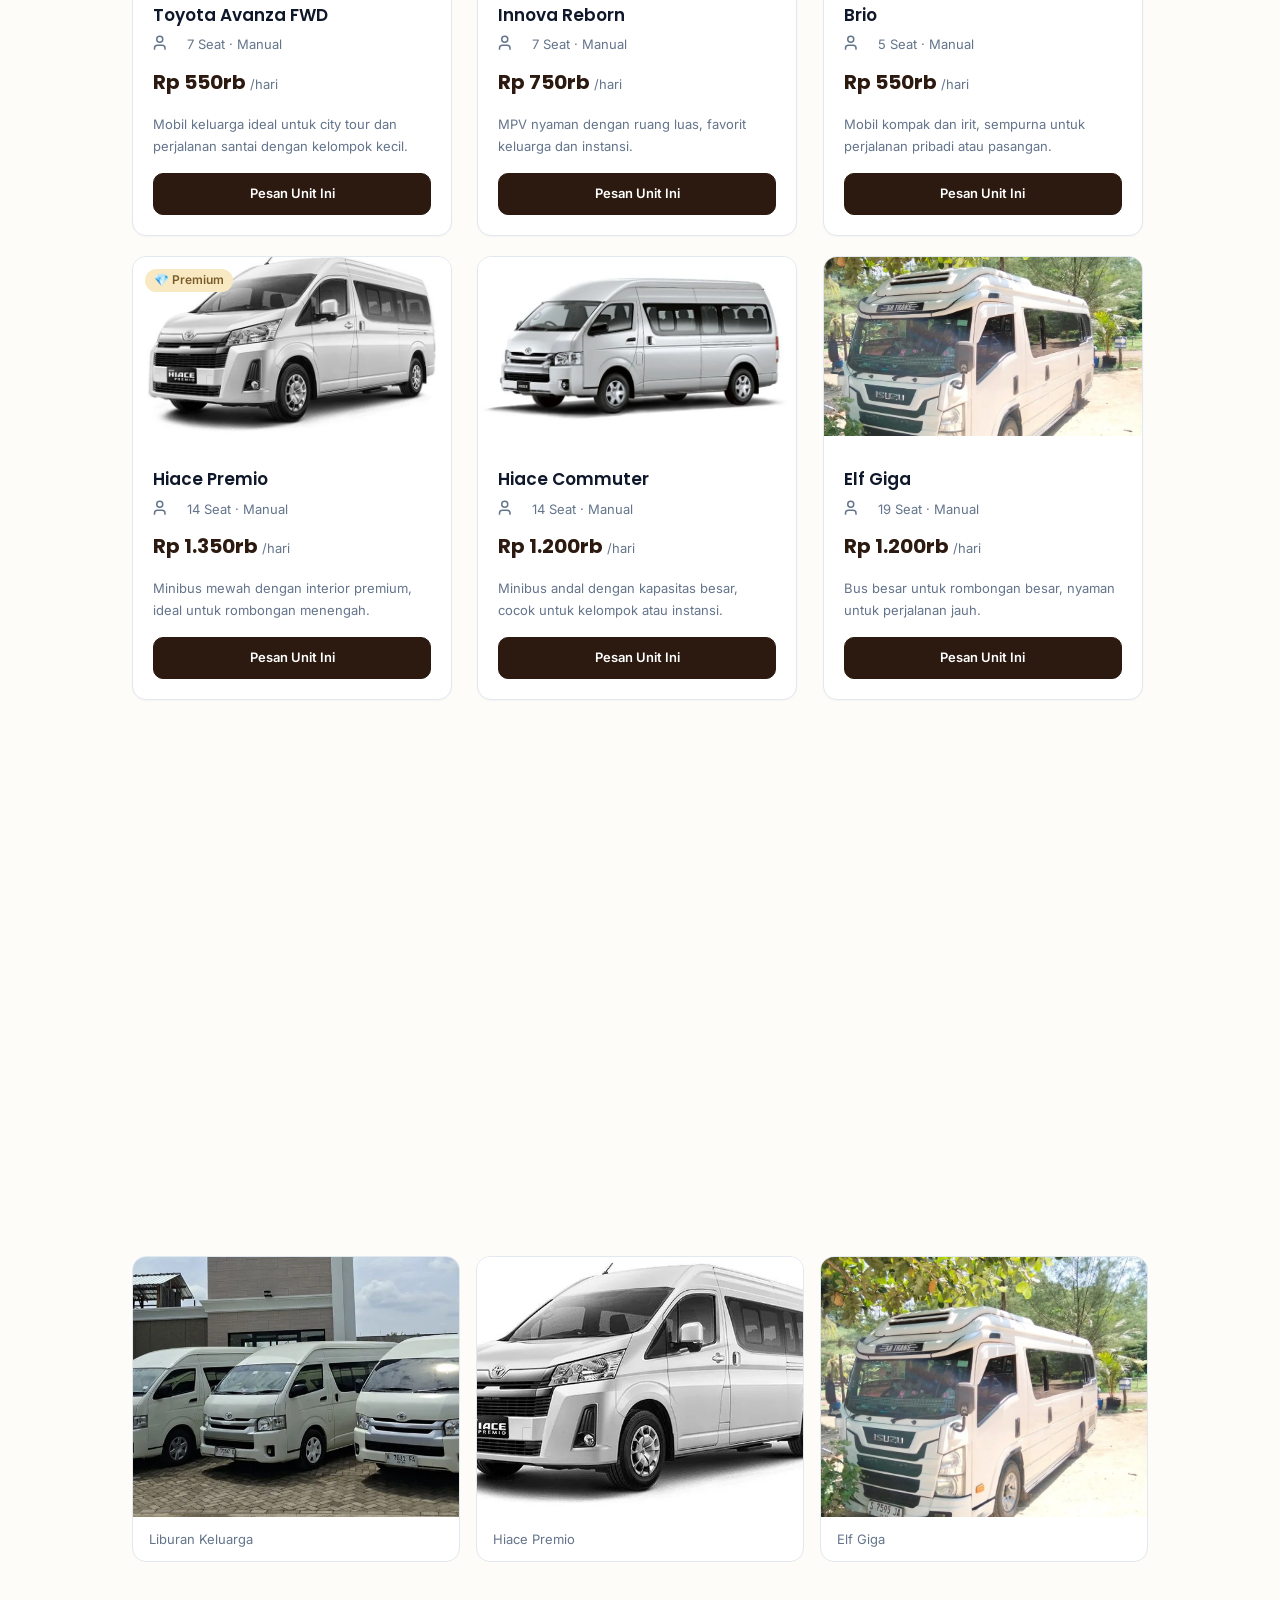
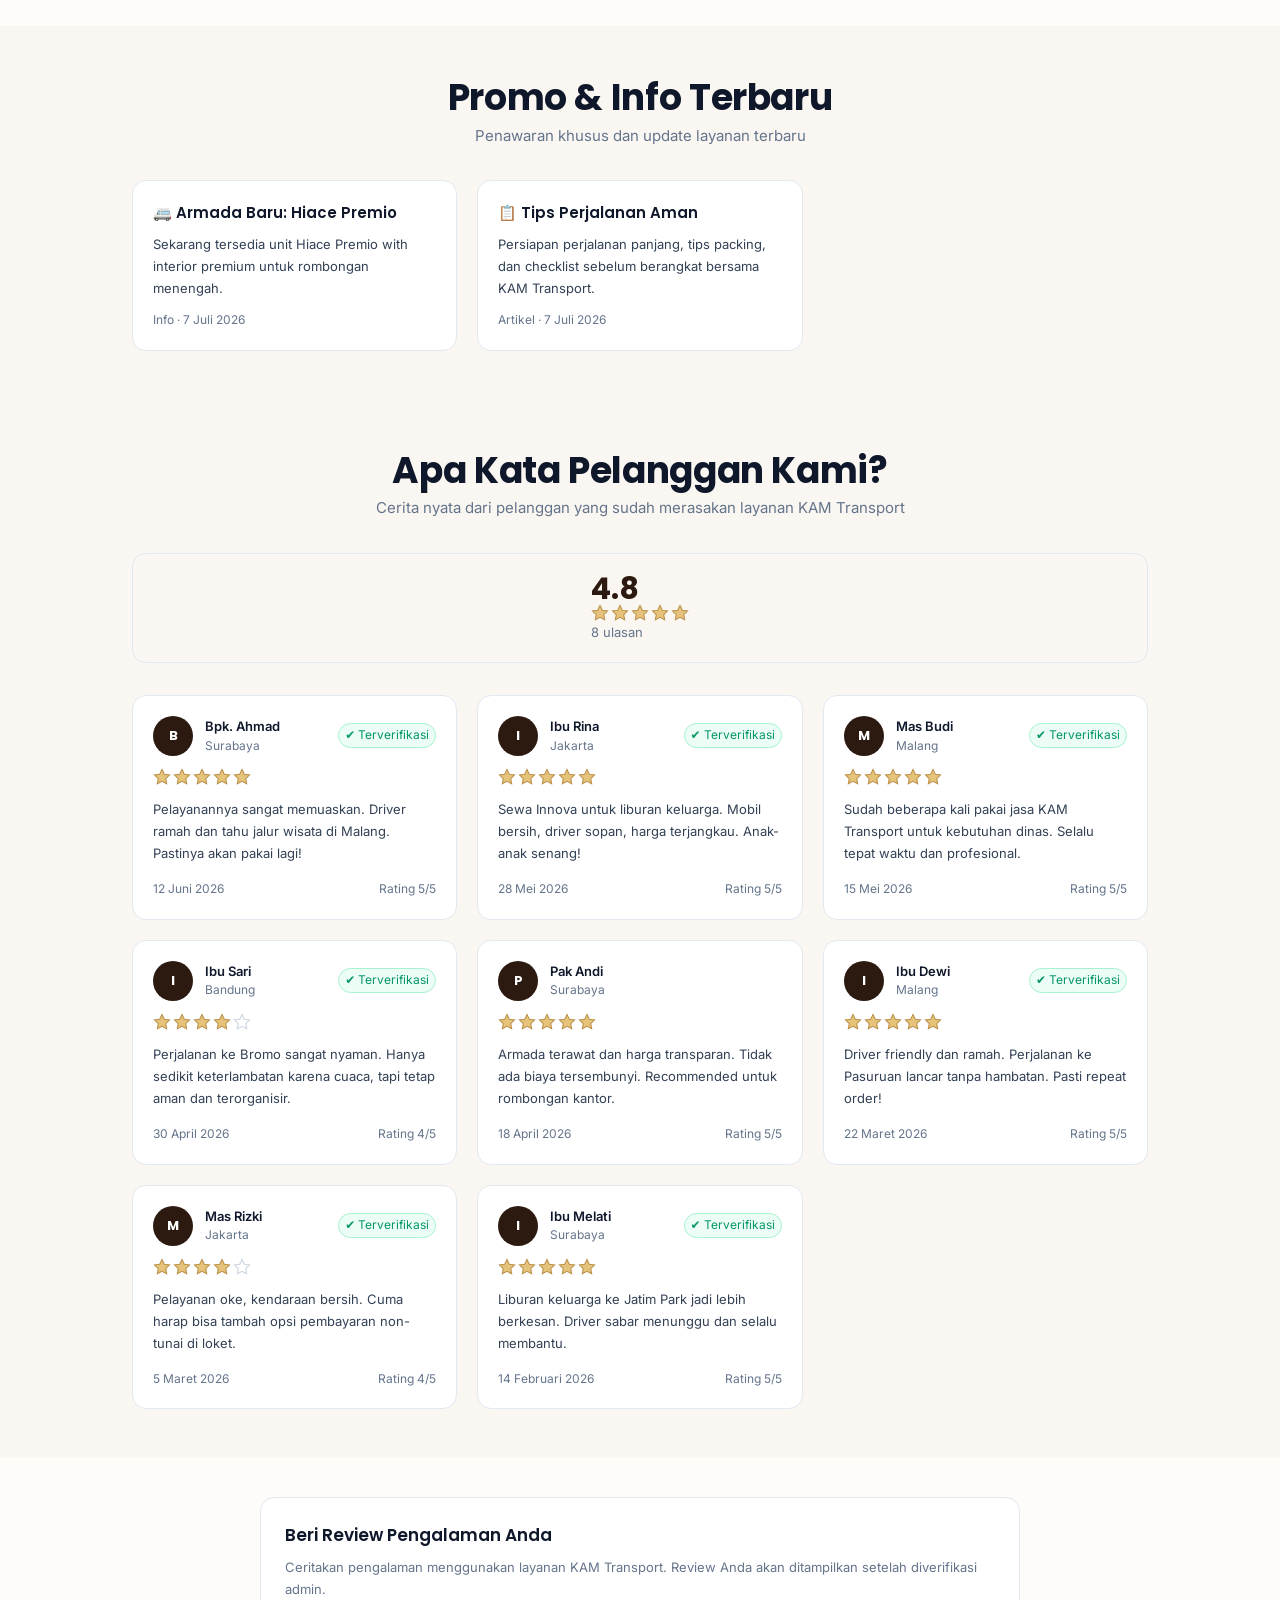
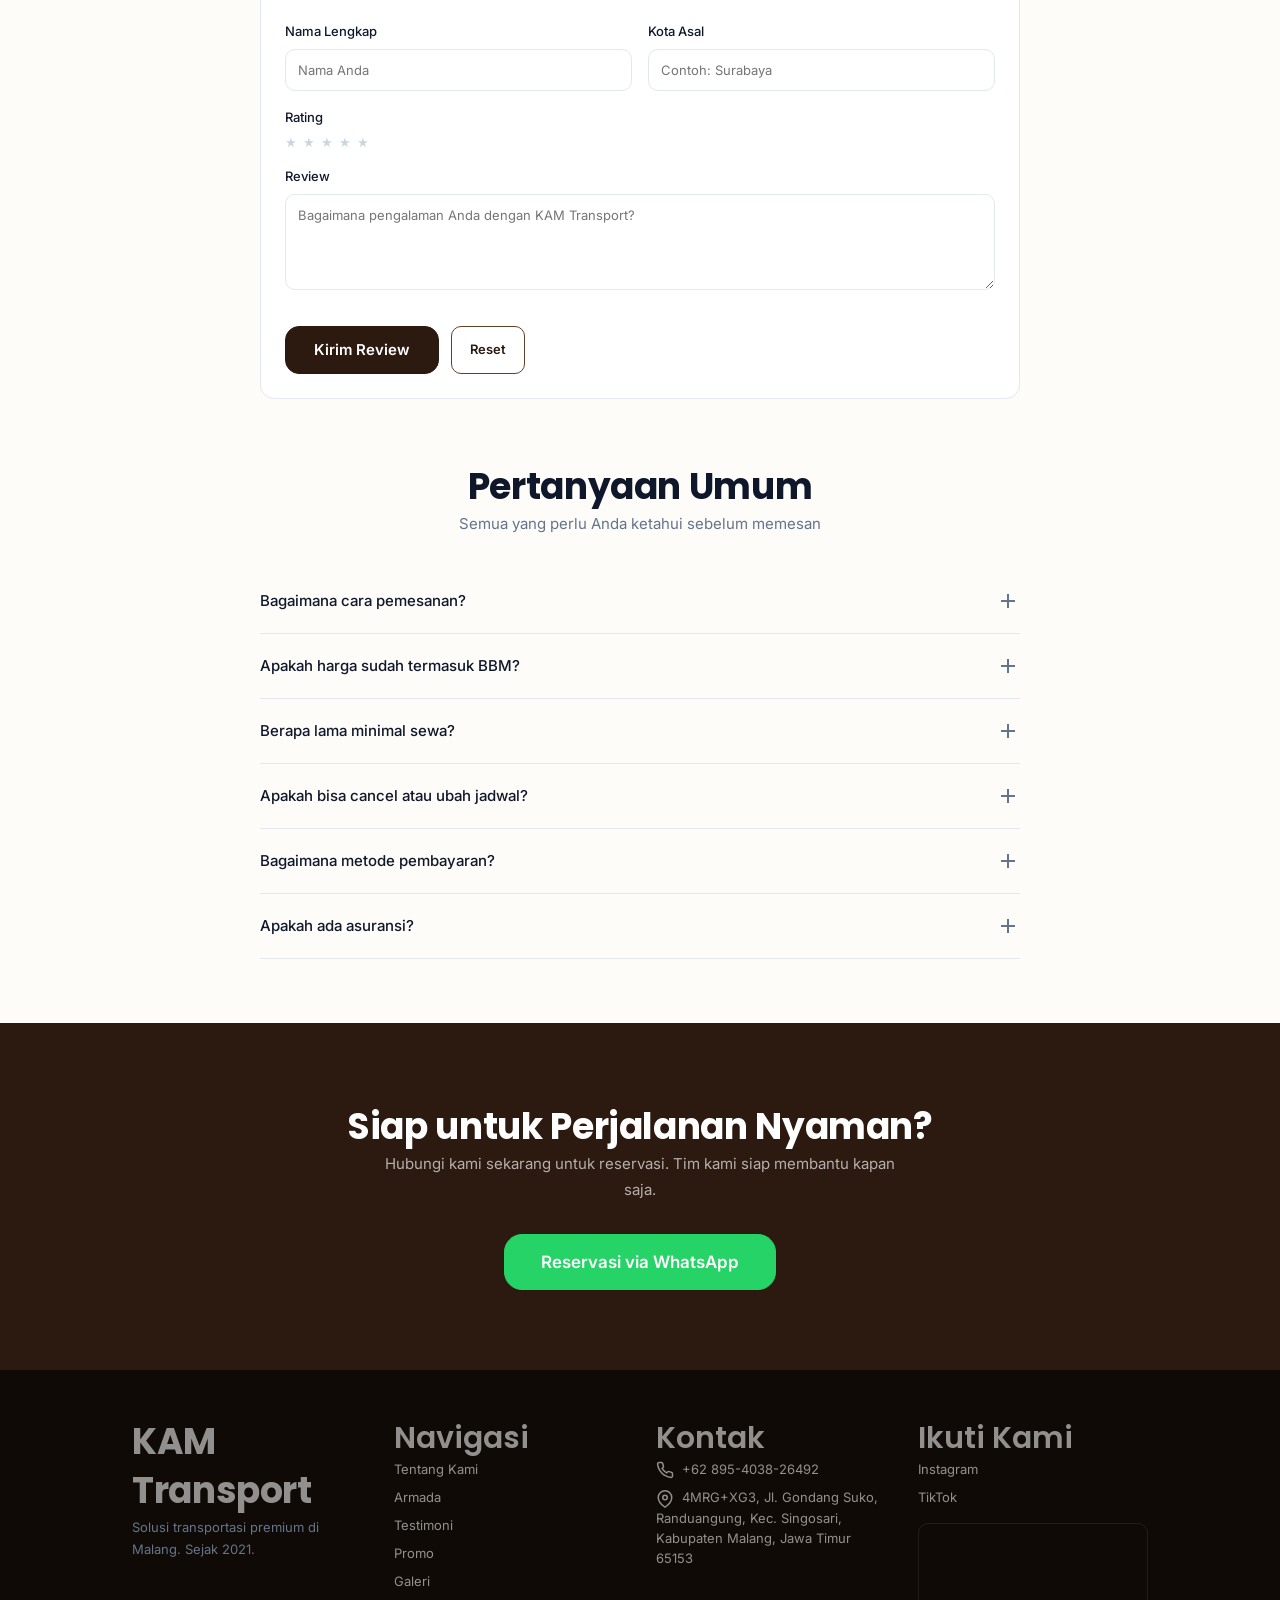
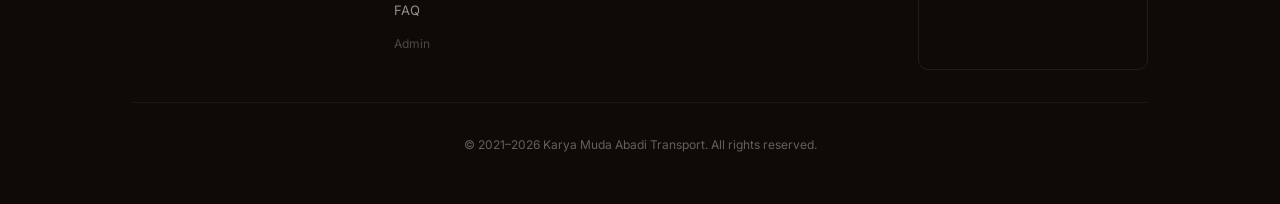
==== commit e8276bf7: "refactor(contact): hapus form Hubungi Kami yang duplikat, gunakan form reservasi + floating WA" ====
--- a/index.html
+++ b/index.html
@@ -641,26 +641,7 @@
 </div>
 </div></section>
 
-<!-- ═══════════ CONTACT ═══════════ -->
-<section class="section-sm" id="contact"><div class="container">
-<h2 class="text-center reveal">Hubungi Kami</h2>
-<p class="text-center reveal reveal-delay-1" style="color:var(--color-muted);margin-bottom:var(--space-8);">Kirim pesan untuk pemesanan atau informasi lebih lanjut</p>
-<div class="contact-wrap">
-  <form class="contact-form reveal" id="contactForm" novalidate>
-    <div class="form-row">
-      <div class="form-group"><label class="form-label" for="contactName">Nama</label><input class="form-input" id="contactName" name="name" type="text" autocomplete="name" required placeholder="Nama Anda"/></div>
-      <div class="form-group"><label class="form-label" for="contactPhone">WhatsApp / Telepon</label><input class="form-input" id="contactPhone" name="phone" type="tel" autocomplete="tel" required placeholder="Contoh: 0812-3456-7890"/></div>
-    </div>
-    <div class="form-row">
-      <div class="form-group"><label class="form-label" for="contactService">Tipe Layanan</label><select class="form-input" id="contactService" name="service"><option value="">Pilih layanan</option><option>City Tour</option><option>Travel Luar Kota</option><option>Sewa Mobil + Driver</option><option>Lainnya</option></select></div>
-      <div class="form-group"><label class="form-label" for="contactDate">Tanggal (opsional)</label><input class="form-input" id="contactDate" name="date" type="date"/></div>
-    </div>
-    <div class="form-group"><label class="form-label" for="contactMessage">Pesan</label><textarea class="form-input" id="contactMessage" name="message" rows="4" required placeholder="Ceritakan kebutuhan perjalanan Anda..."></textarea></div>
-    <button type="submit" class="btn btn-primary btn-lg">Kirim Pesan</button>
-  </form>
-  <div class="contact-success" id="contactSuccess" role="status" aria-live="polite"><strong>Terima kasih!</strong> Pesan Anda telah tersimpan. Tim kami akan segera merespons via WhatsApp.</div>
-</div>
-</div></section>
+<!-- form Hubungi Kami dihapus; kontak melalui form reservasi + floating WA -->
 
 <!-- ═══════════ FINAL CTA ═══════════ -->
 <section class="cta-section reveal"><div class="container">
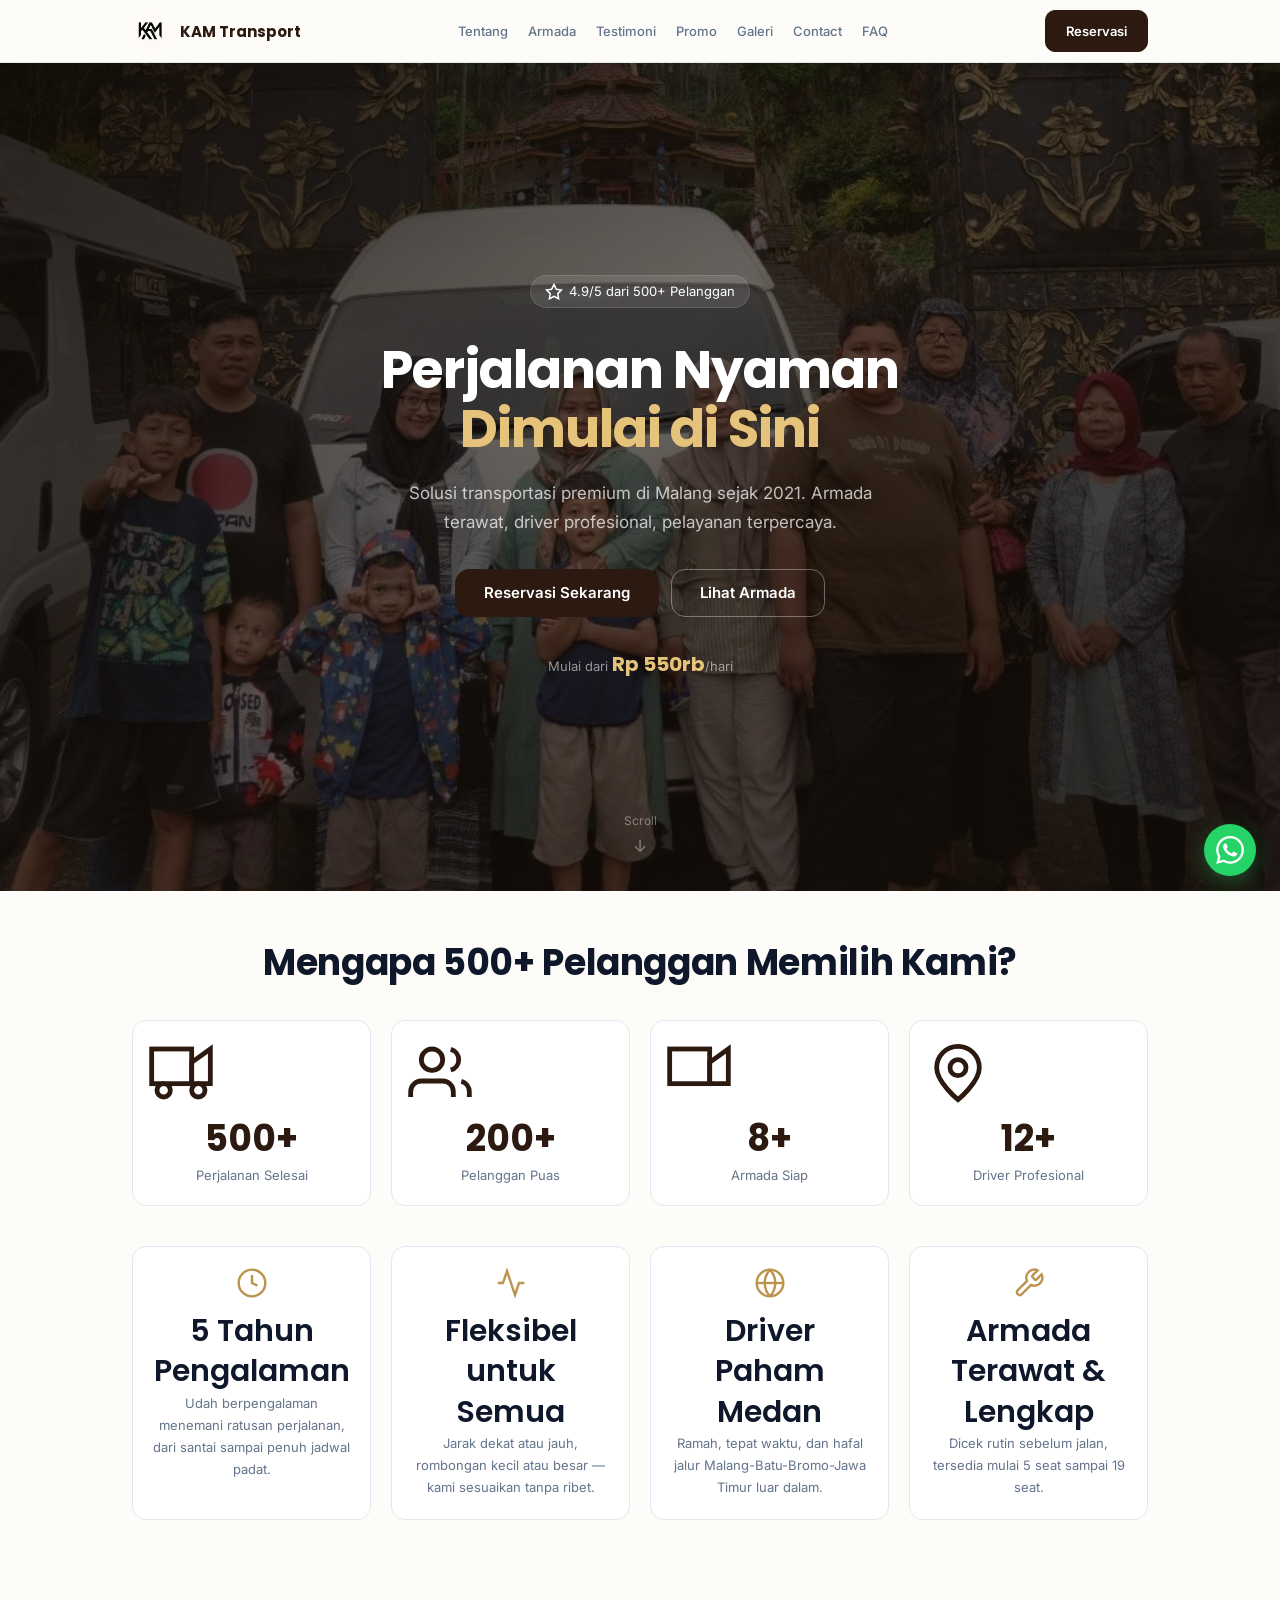
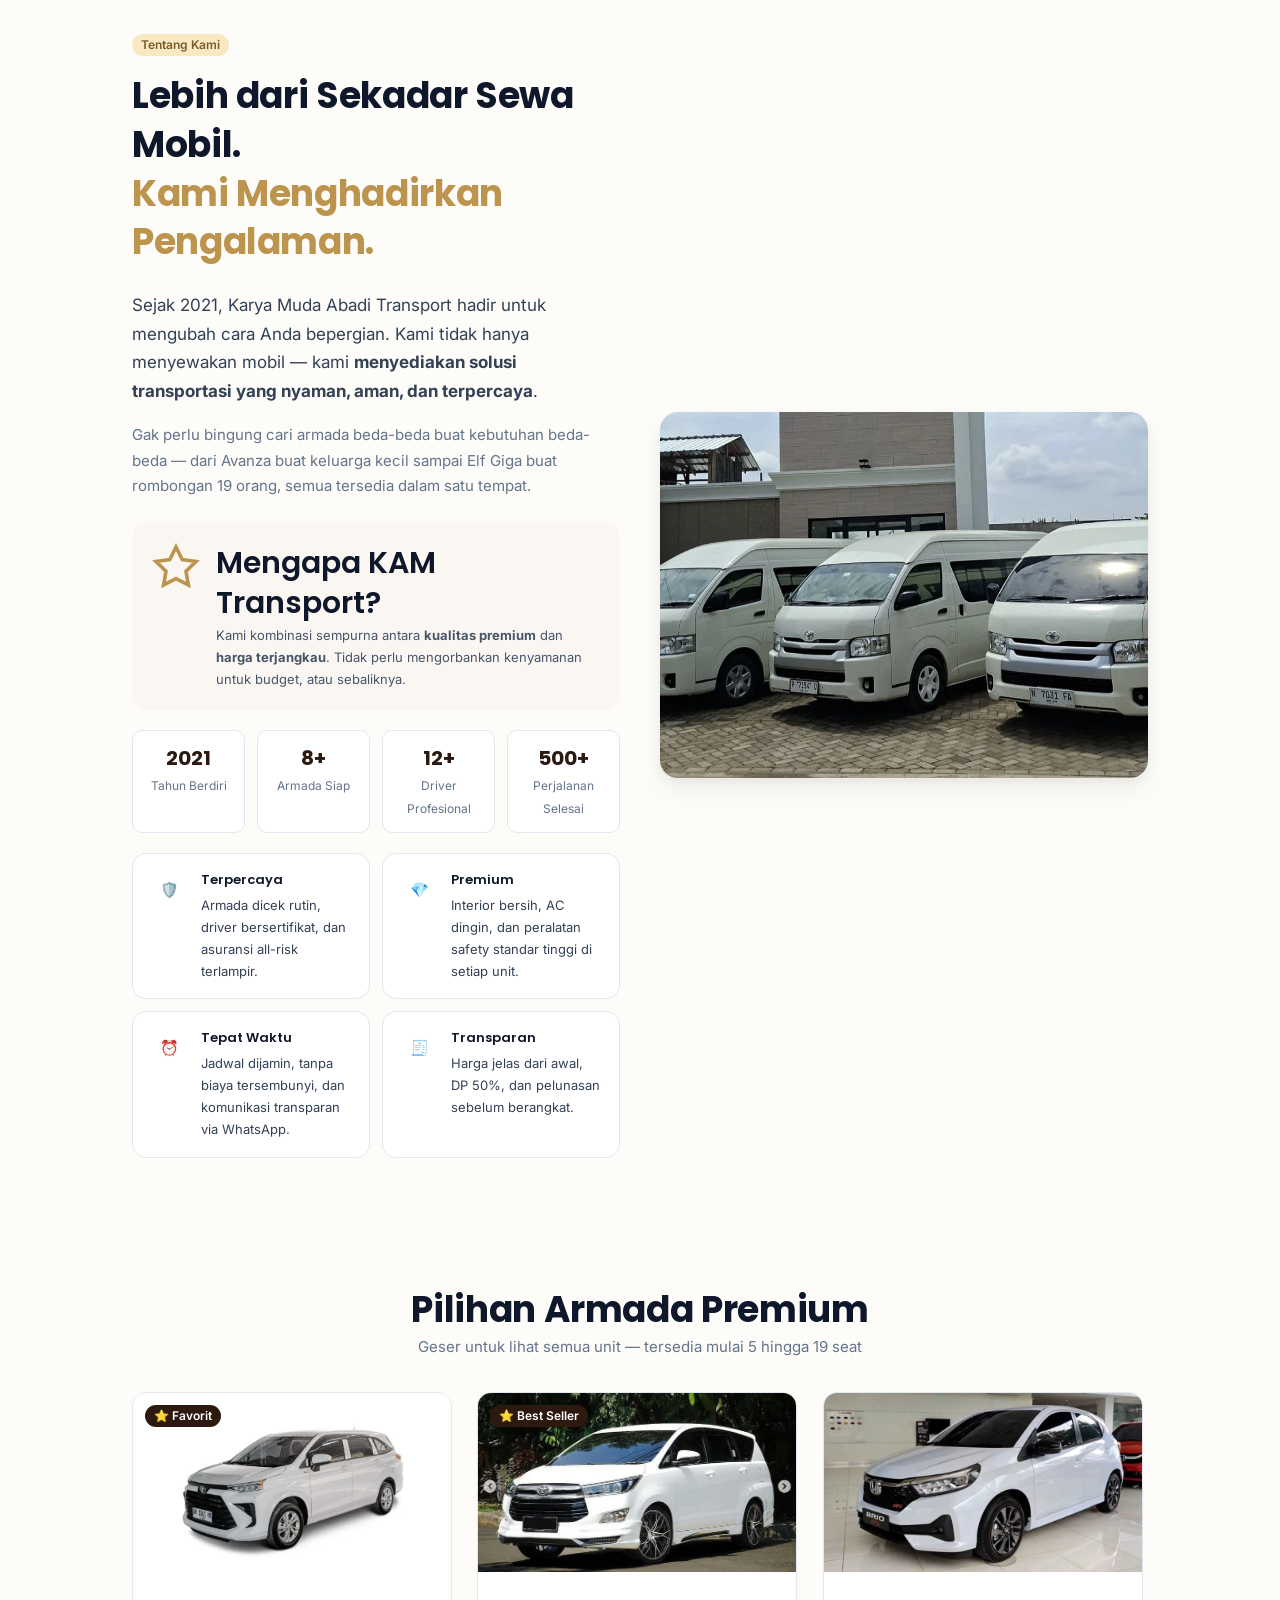
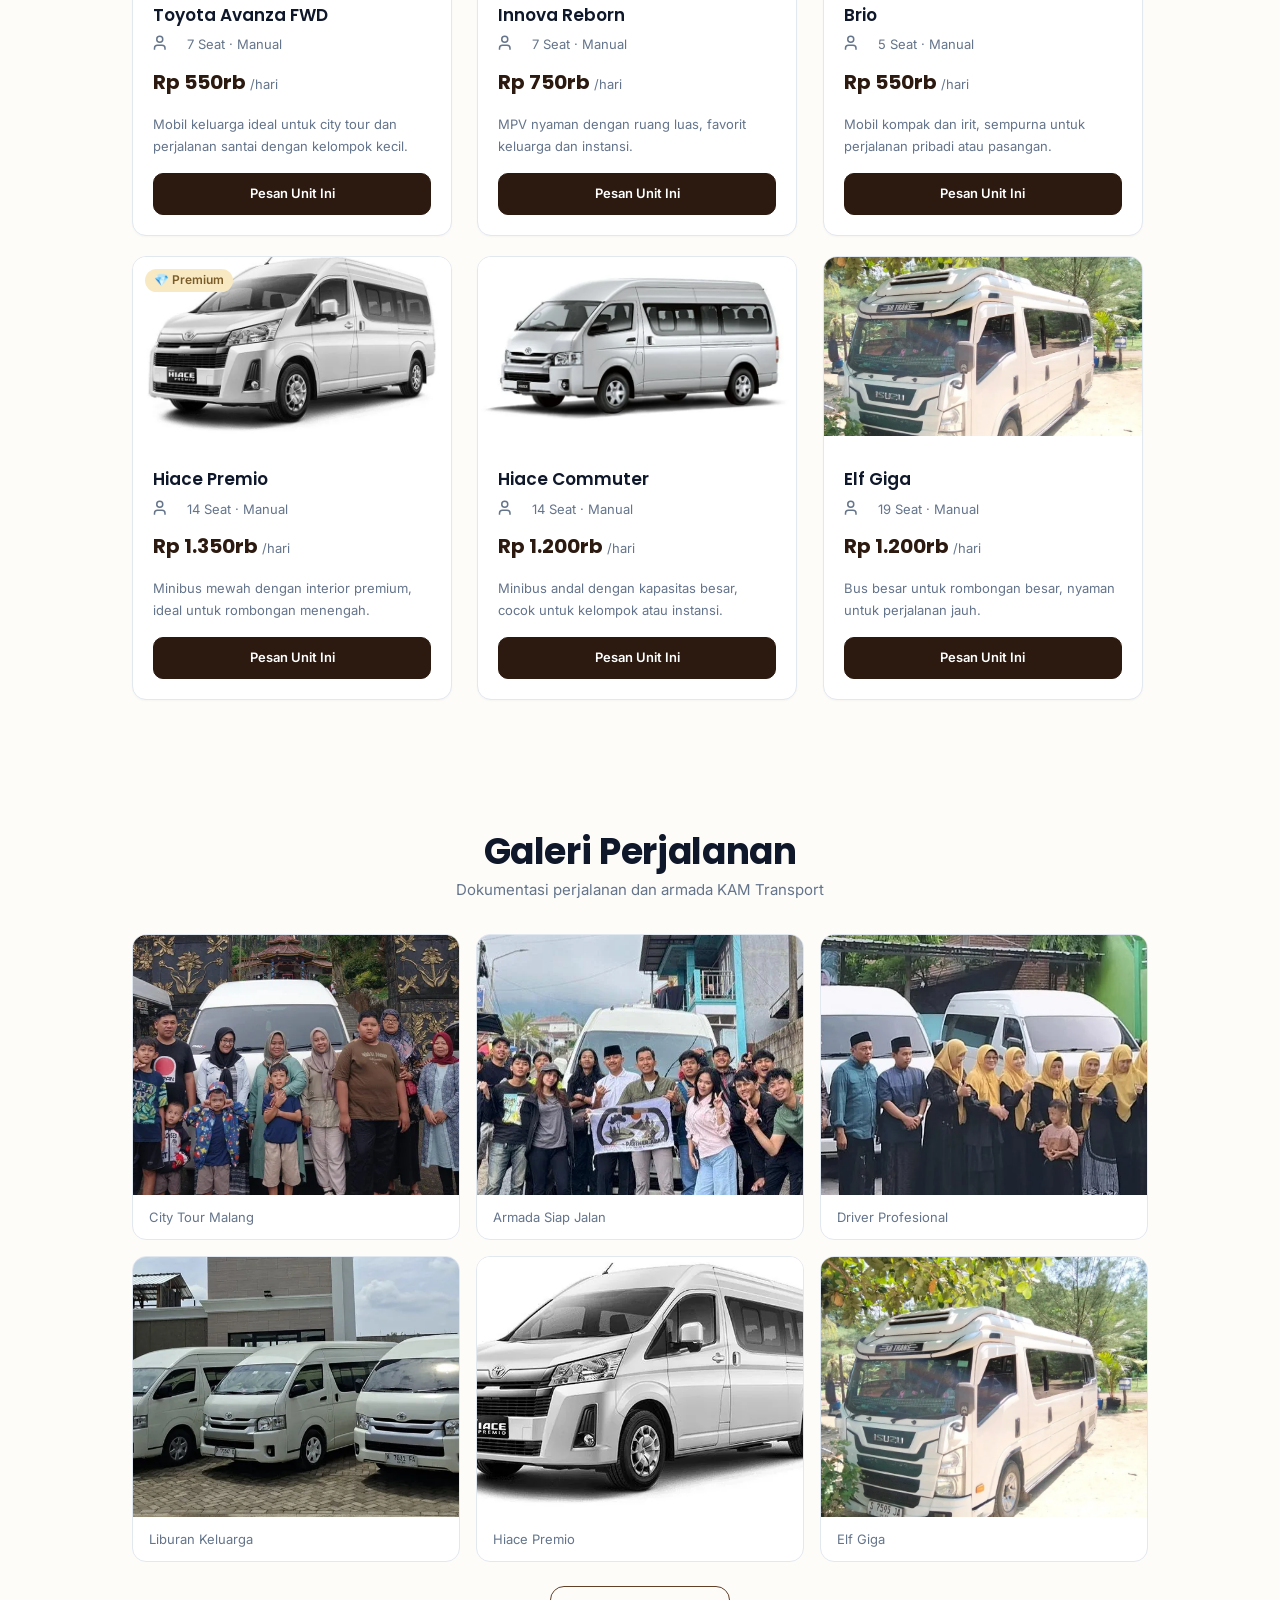
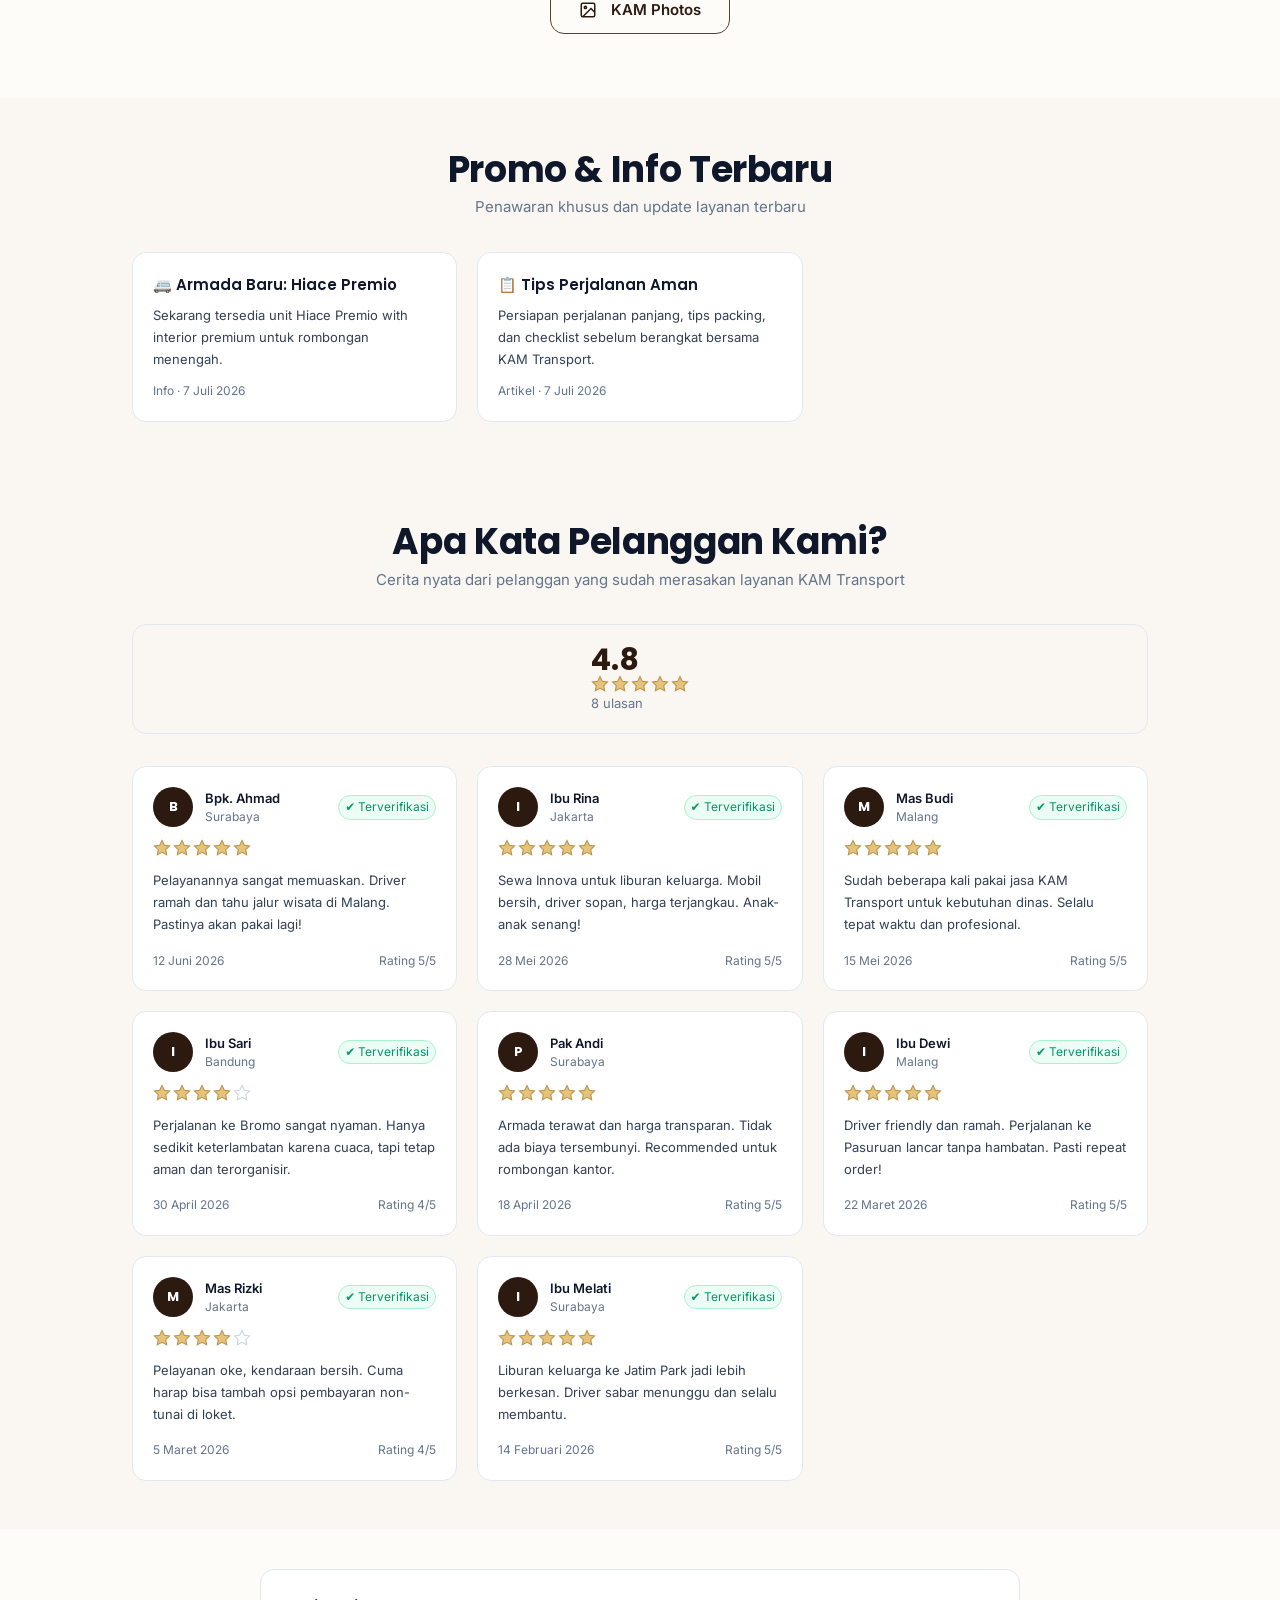
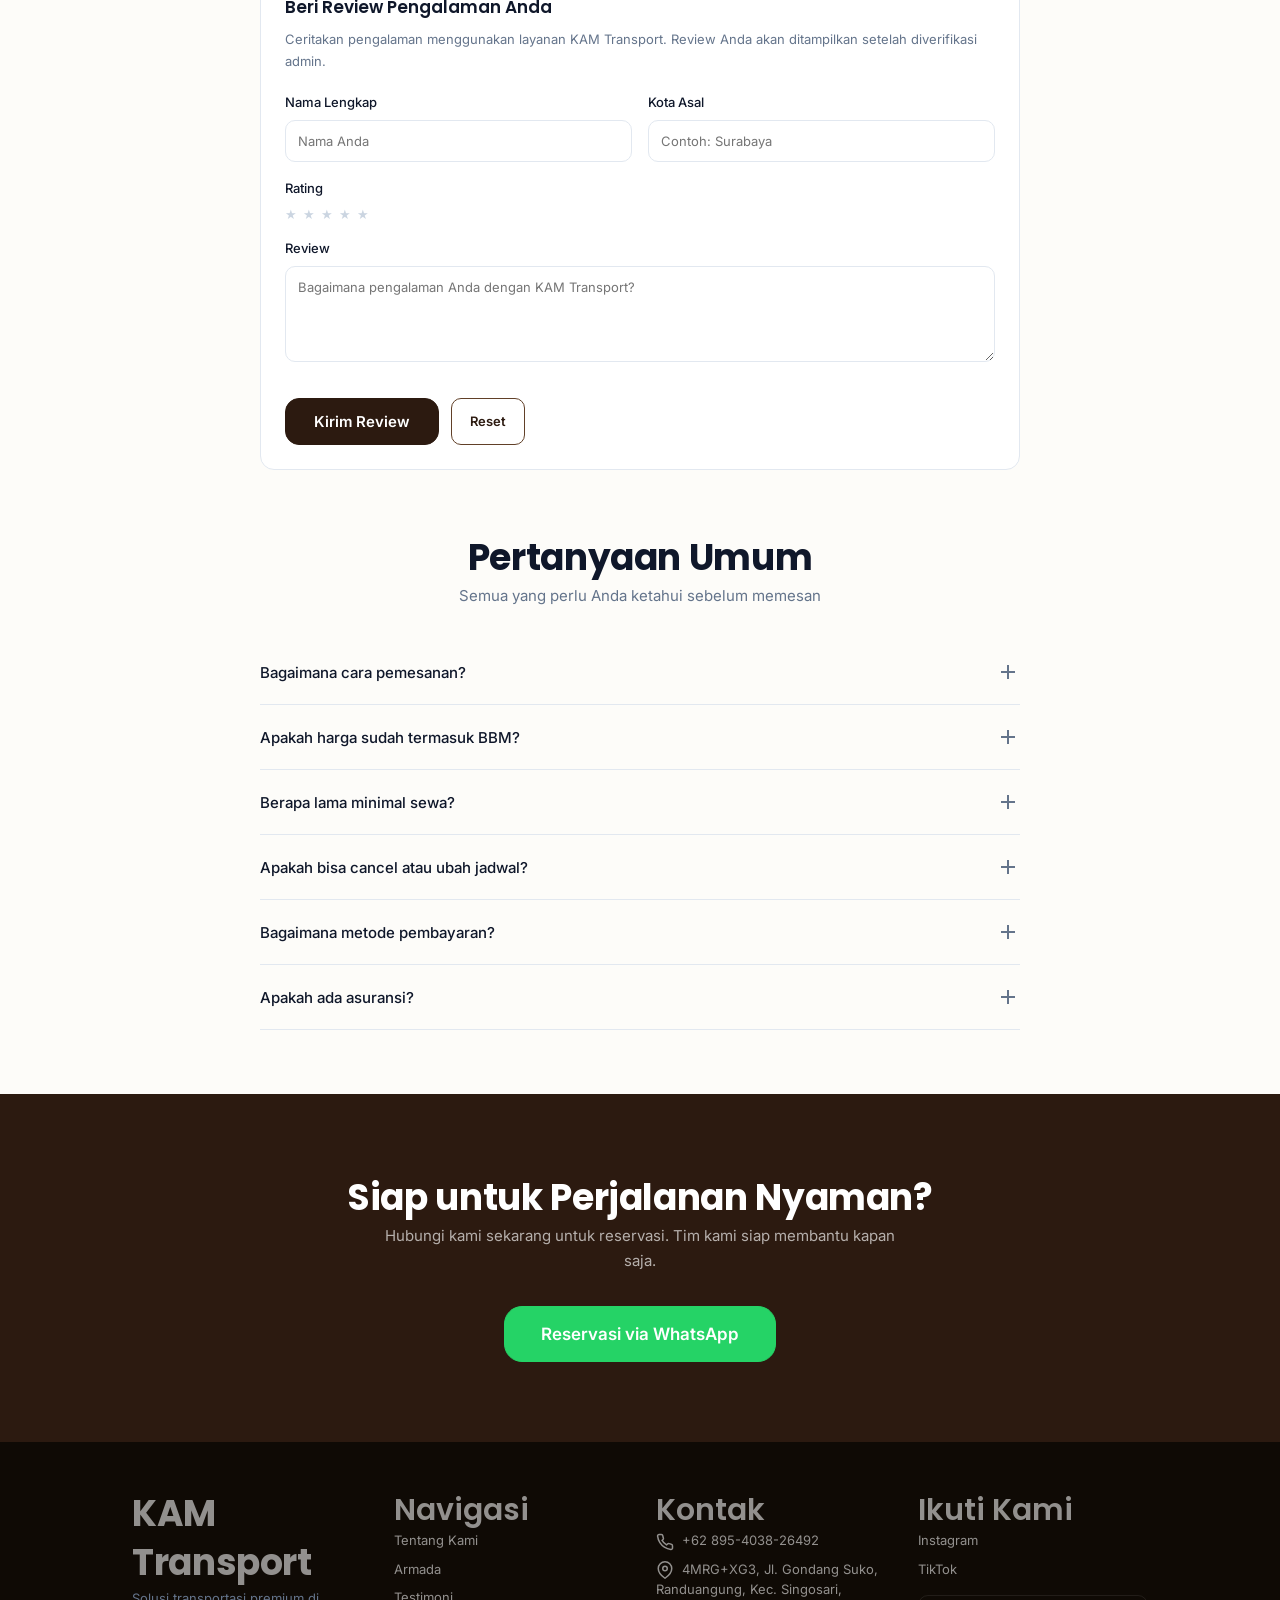
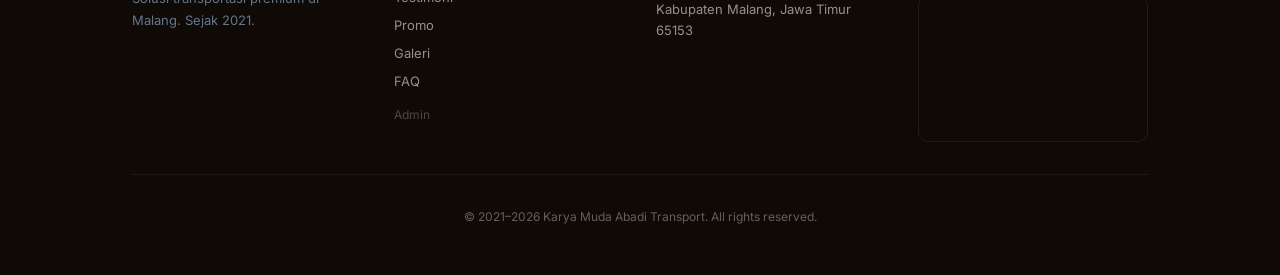
==== commit 8c58edaa: "feat(gallery): add KAM Photos button linking to Google Photos album" ====
--- a/index.html
+++ b/index.html
@@ -537,6 +537,12 @@
   <div class="gallery-item reveal" role="listitem"><img src="images/gambar-4-800w.webp" srcset="images/gambar-4-400w.webp 400w, images/gambar-4-800w.webp 800w" alt="Liburan keluarga bersama KAM Transport" loading="lazy"/><div class="gallery-caption">Liburan Keluarga</div></div>
   <div class="gallery-item reveal reveal-delay-1" role="listitem"><img src="images/hiace-premio-688w.webp" srcset="images/hiace-premio-400w.webp 400w, images/hiace-premio-688w.webp 688w" alt="Hiace Premio interior premium" loading="lazy"/><div class="gallery-caption">Hiace Premio</div></div>
   <div class="gallery-item reveal reveal-delay-2" role="listitem"><img src="images/elf-giga-900w.webp" srcset="images/elf-giga-600w.webp 600w, images/elf-giga-900w.webp 900w" alt="Elf Giga untuk rombongan besar" loading="lazy"/><div class="gallery-caption">Elf Giga</div></div>
+</div>
+<div class="text-center" style="margin-top:var(--space-6);">
+  <a href="https://photos.app.goo.gl/fu4k8hyHQZmuGLbe7" target="_blank" rel="noopener noreferrer" class="btn btn-outline btn-lg">
+    <svg class="icon-sm" viewBox="0 0 24 24" fill="none" stroke="currentColor" stroke-width="2" style="vertical-align:middle;margin-right:.35rem;"><rect x="3" y="3" width="18" height="18" rx="2"/><circle cx="8.5" cy="8.5" r="1.5"/><path d="M21 15l-5-5L5 21"/></svg>
+    KAM Photos
+  </a>
 </div>
 </div></section>
 
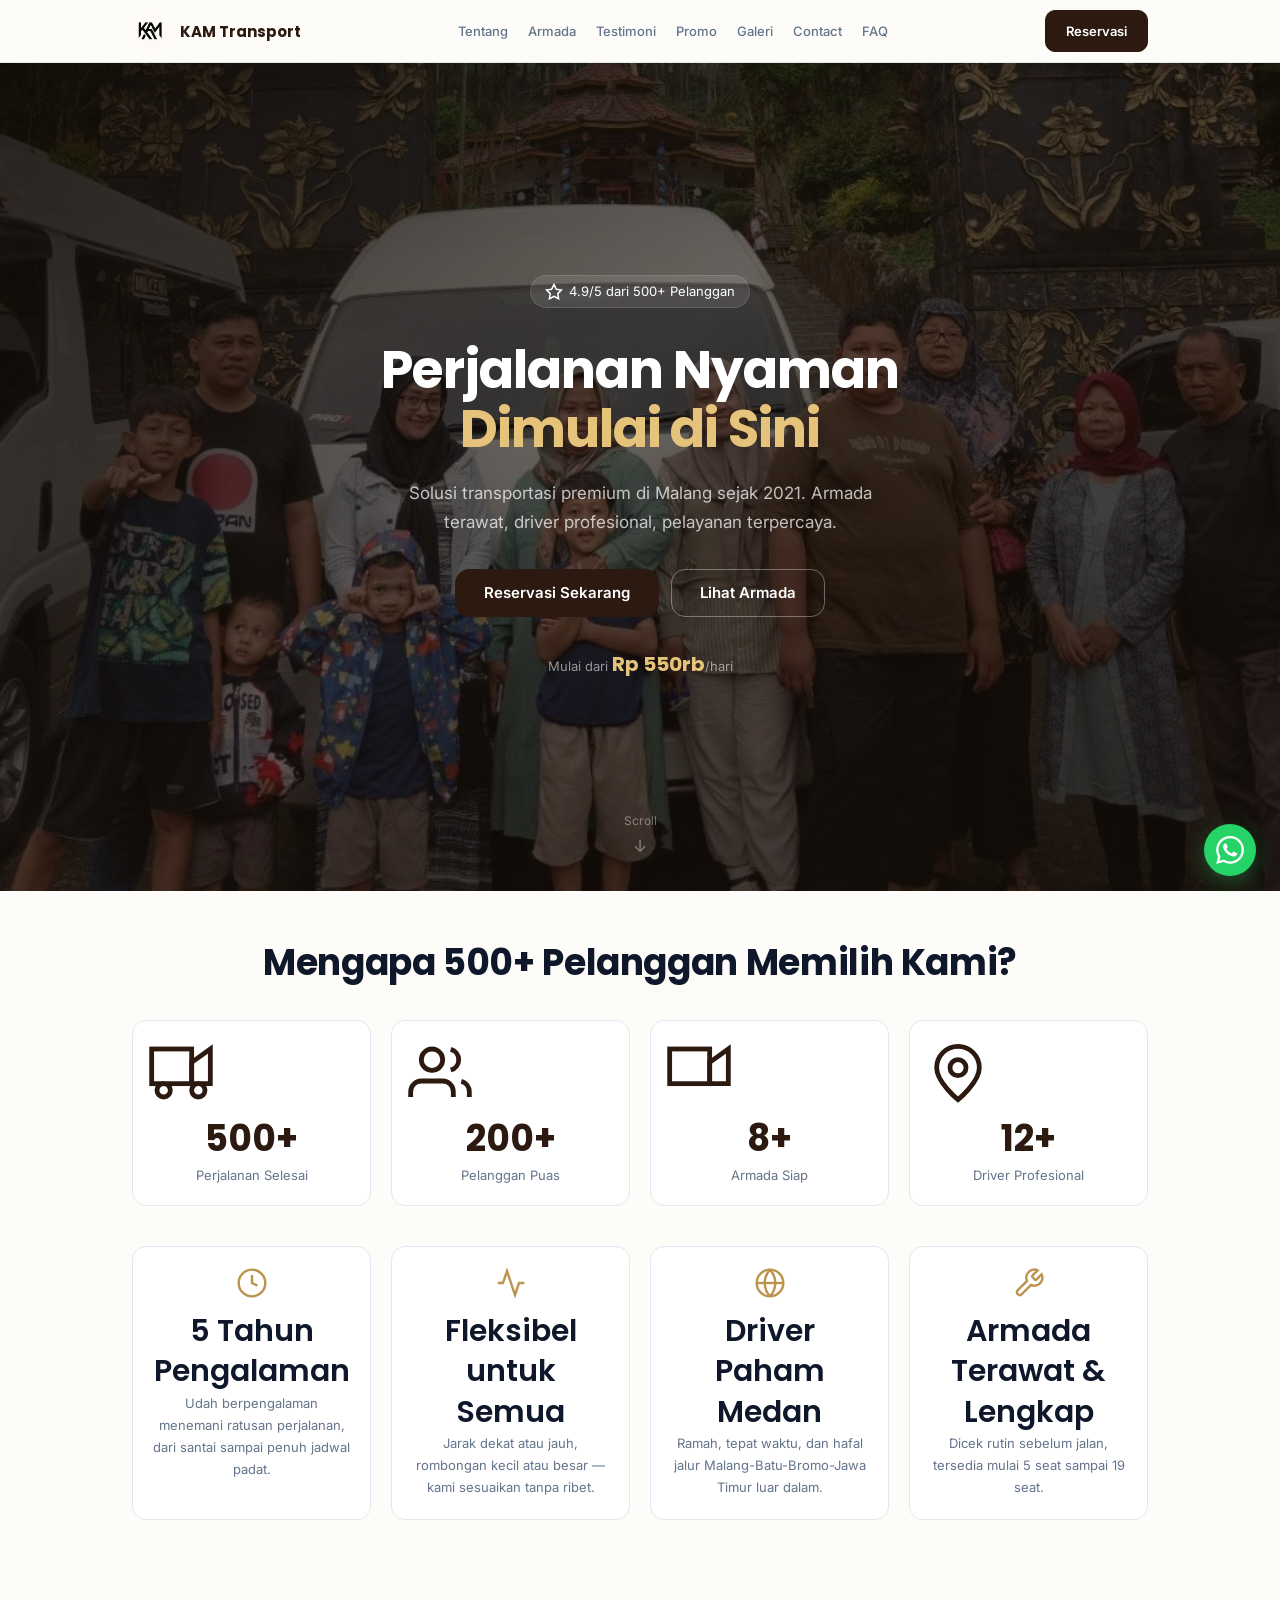
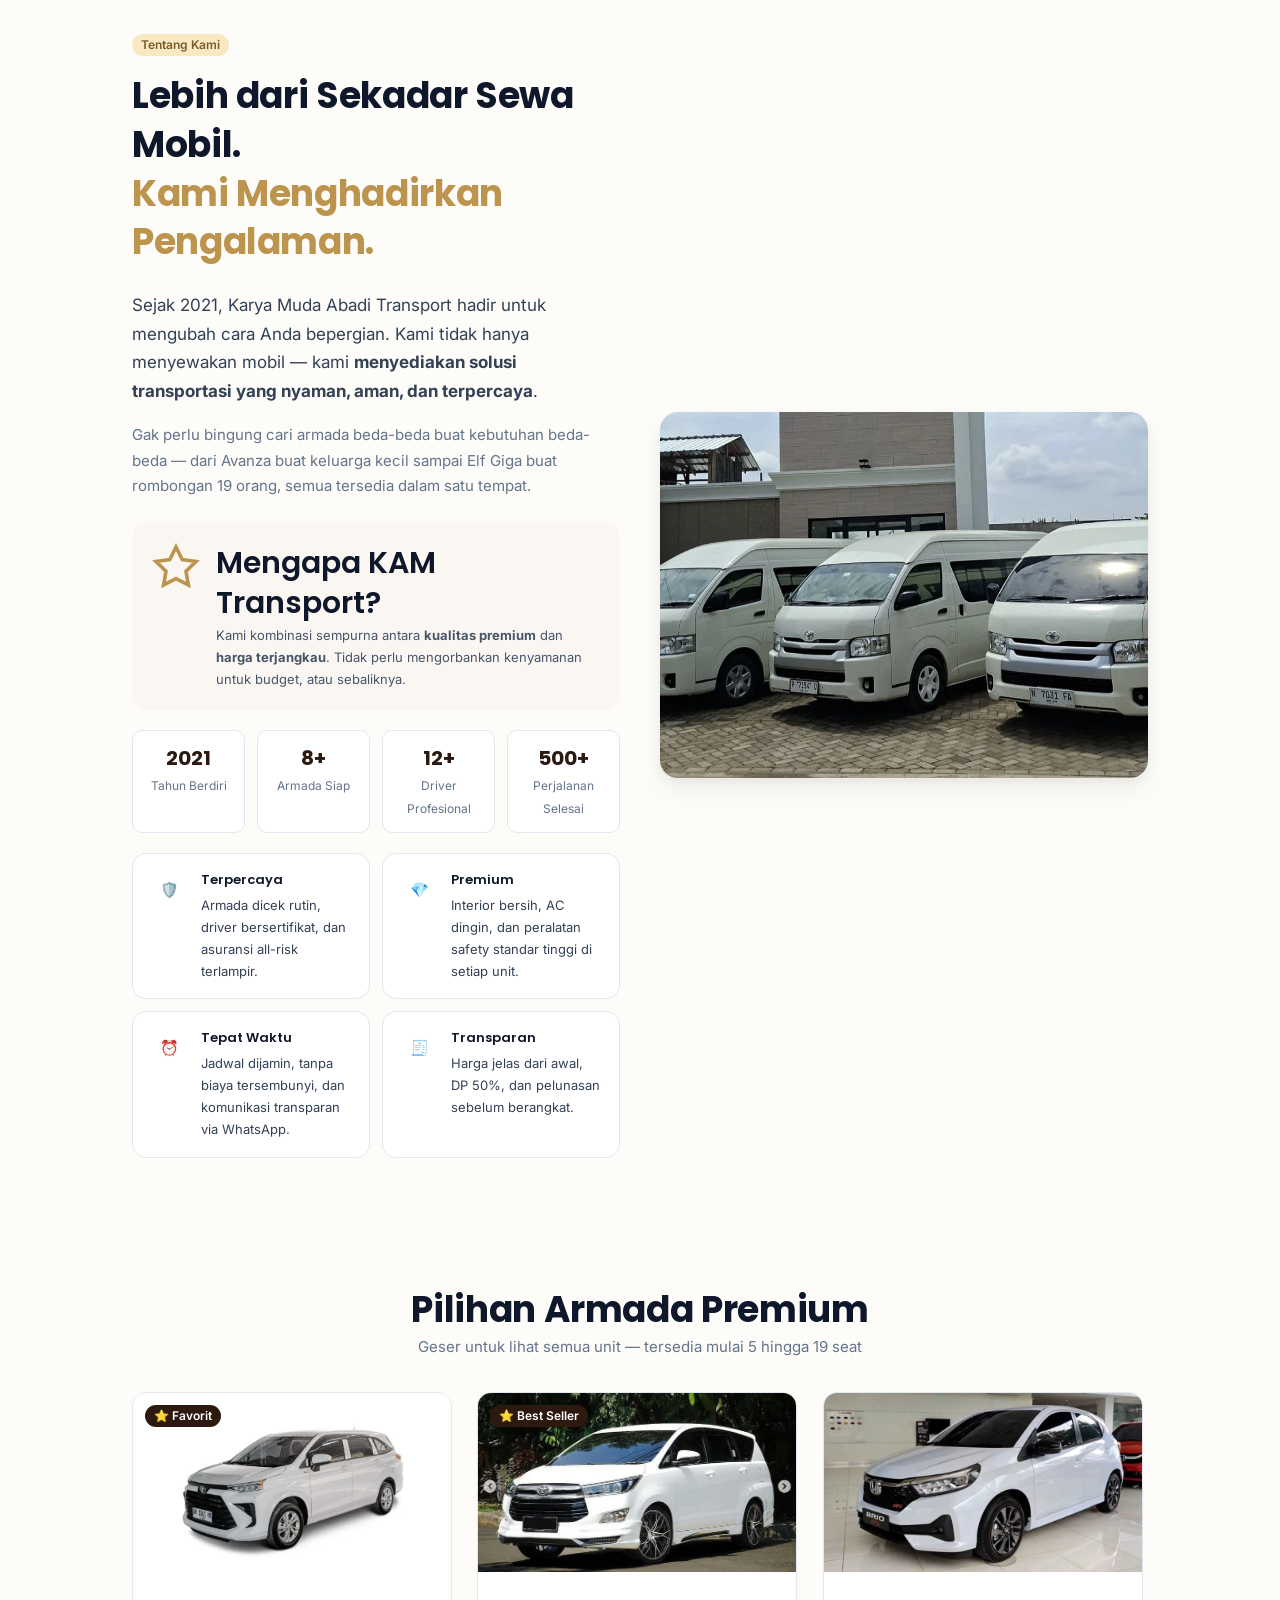
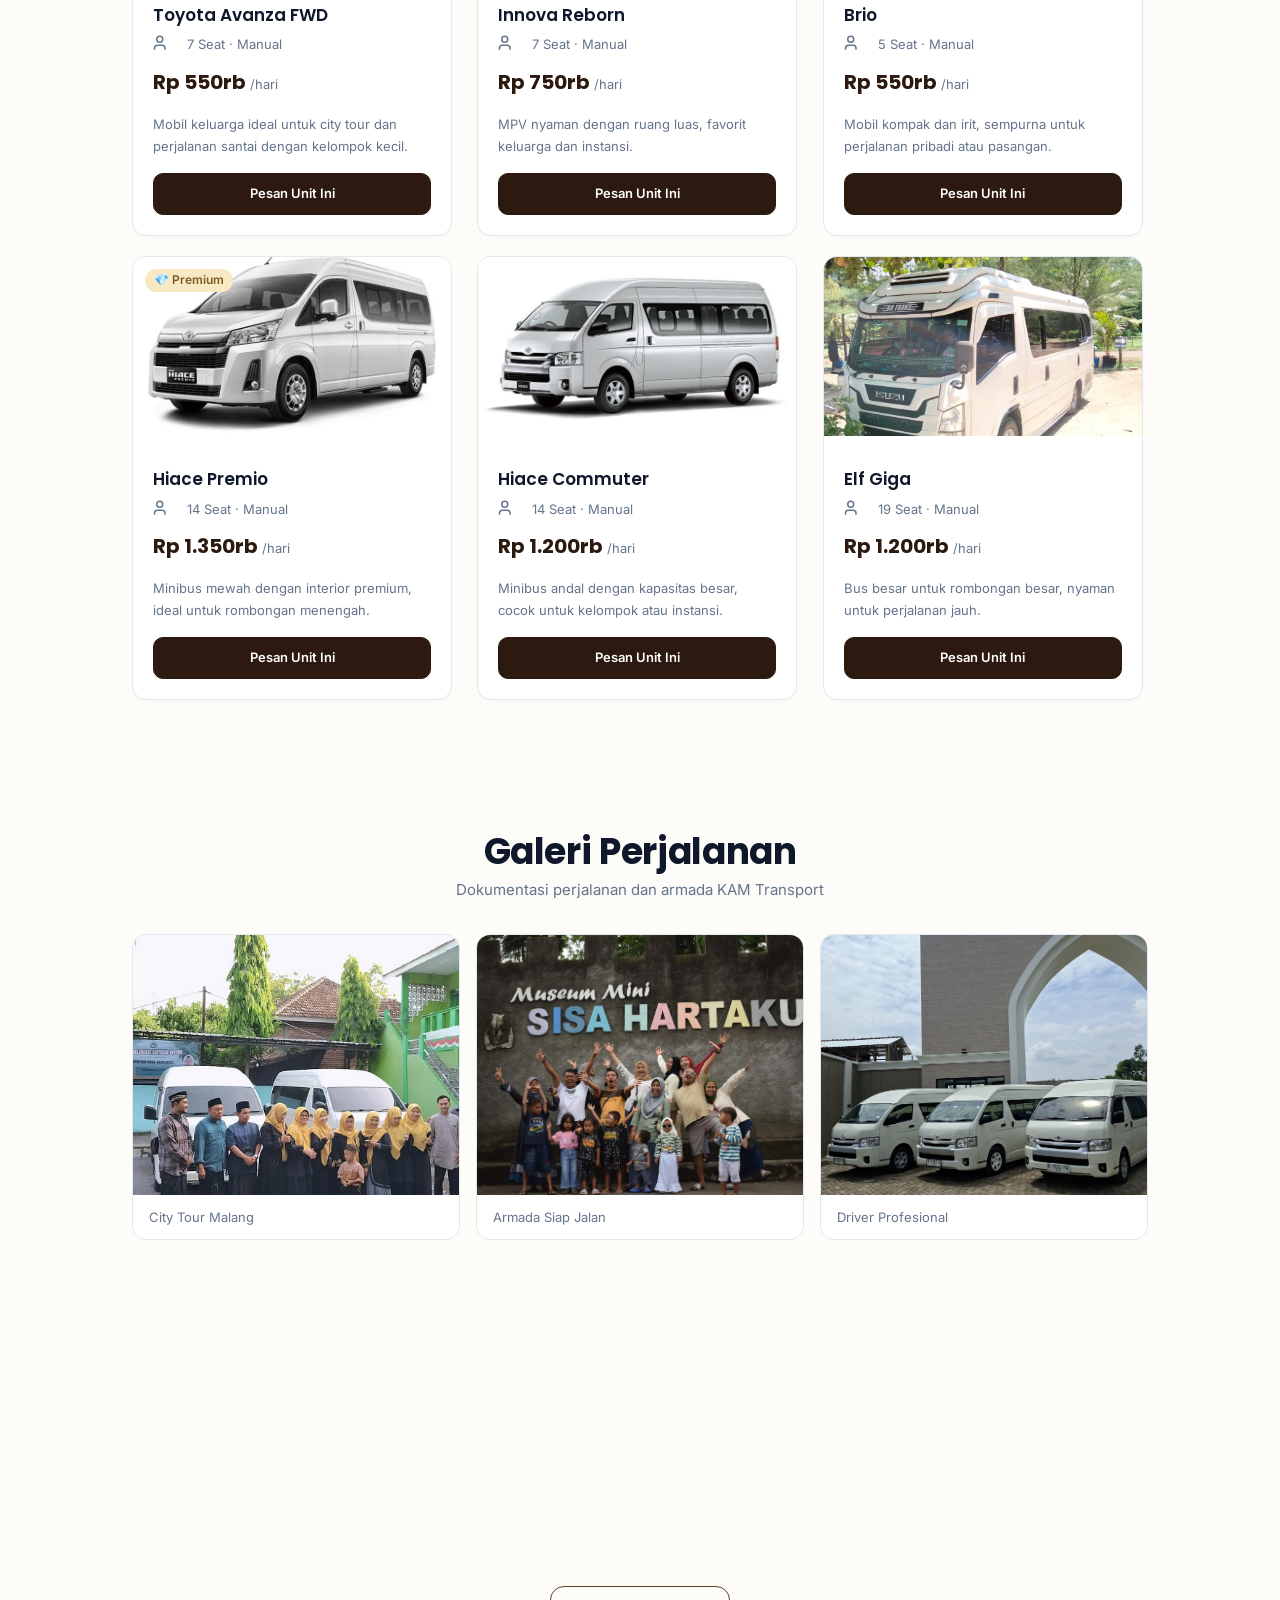
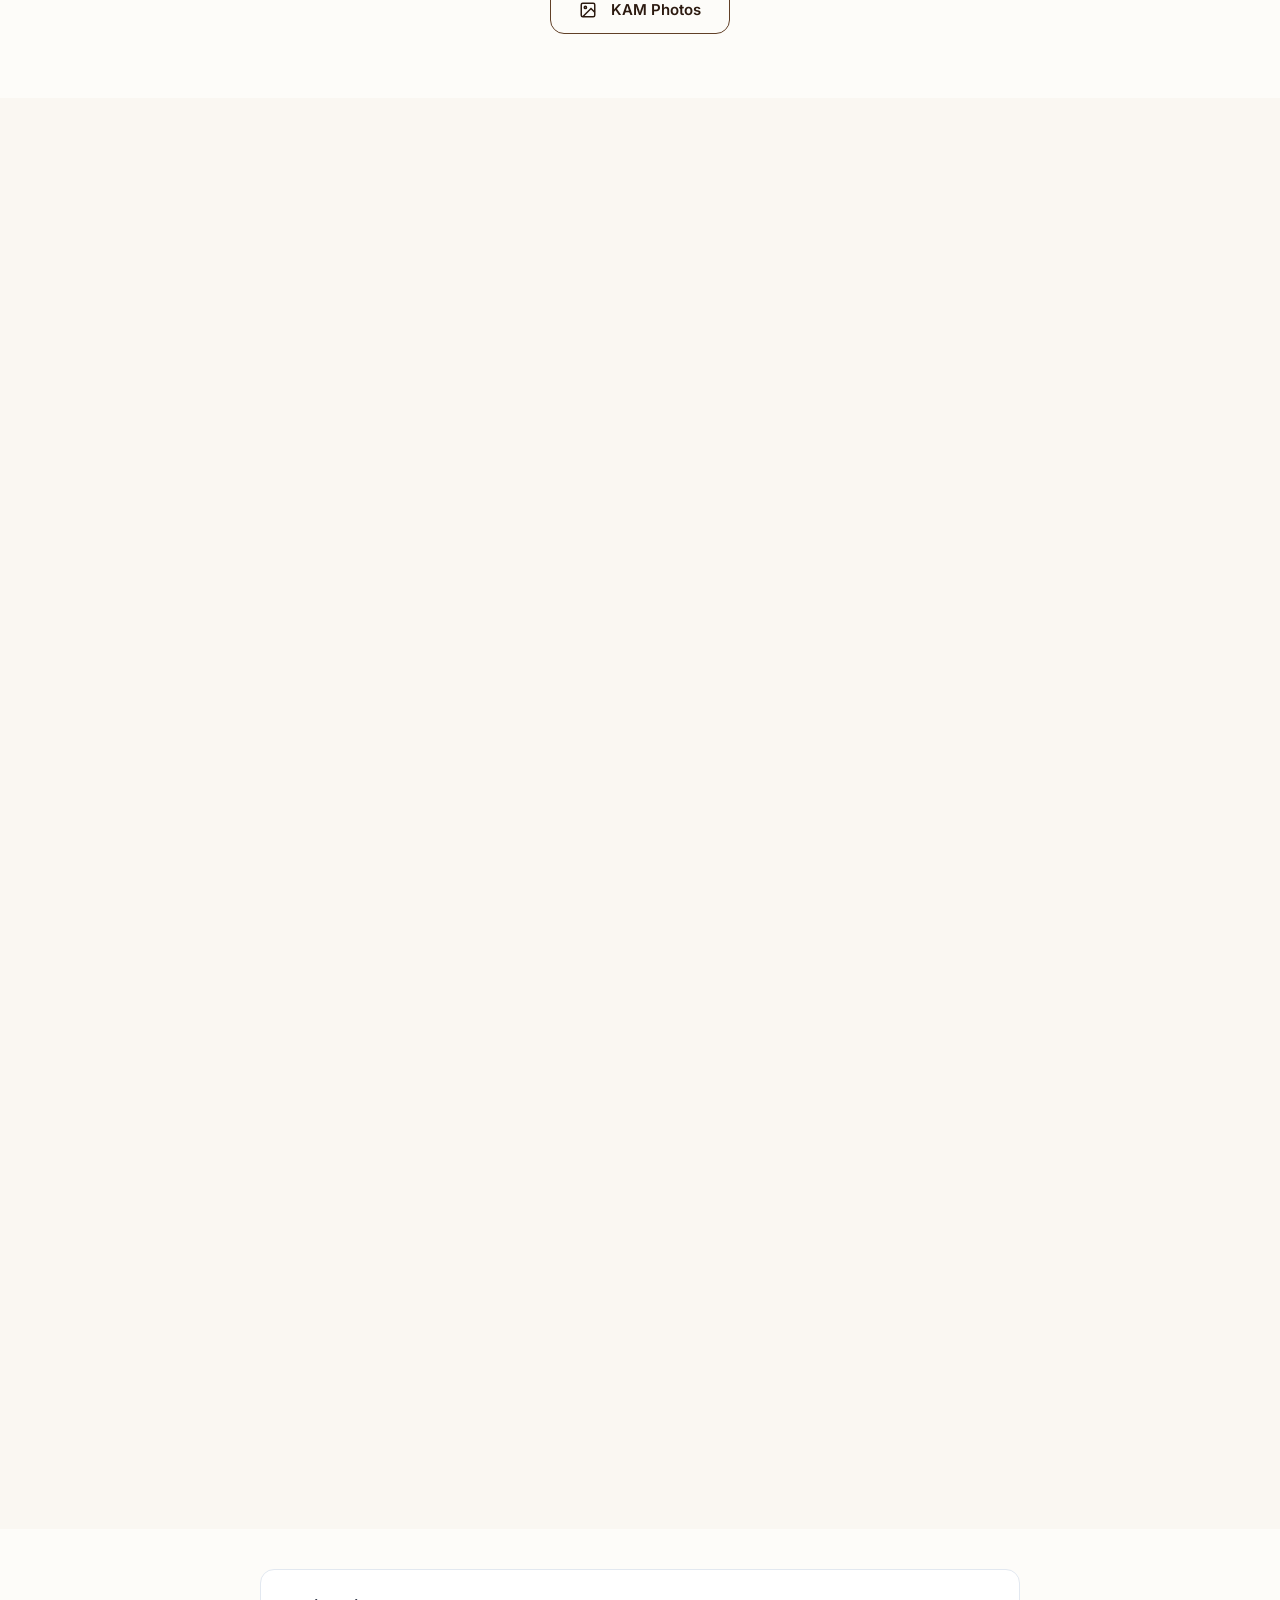
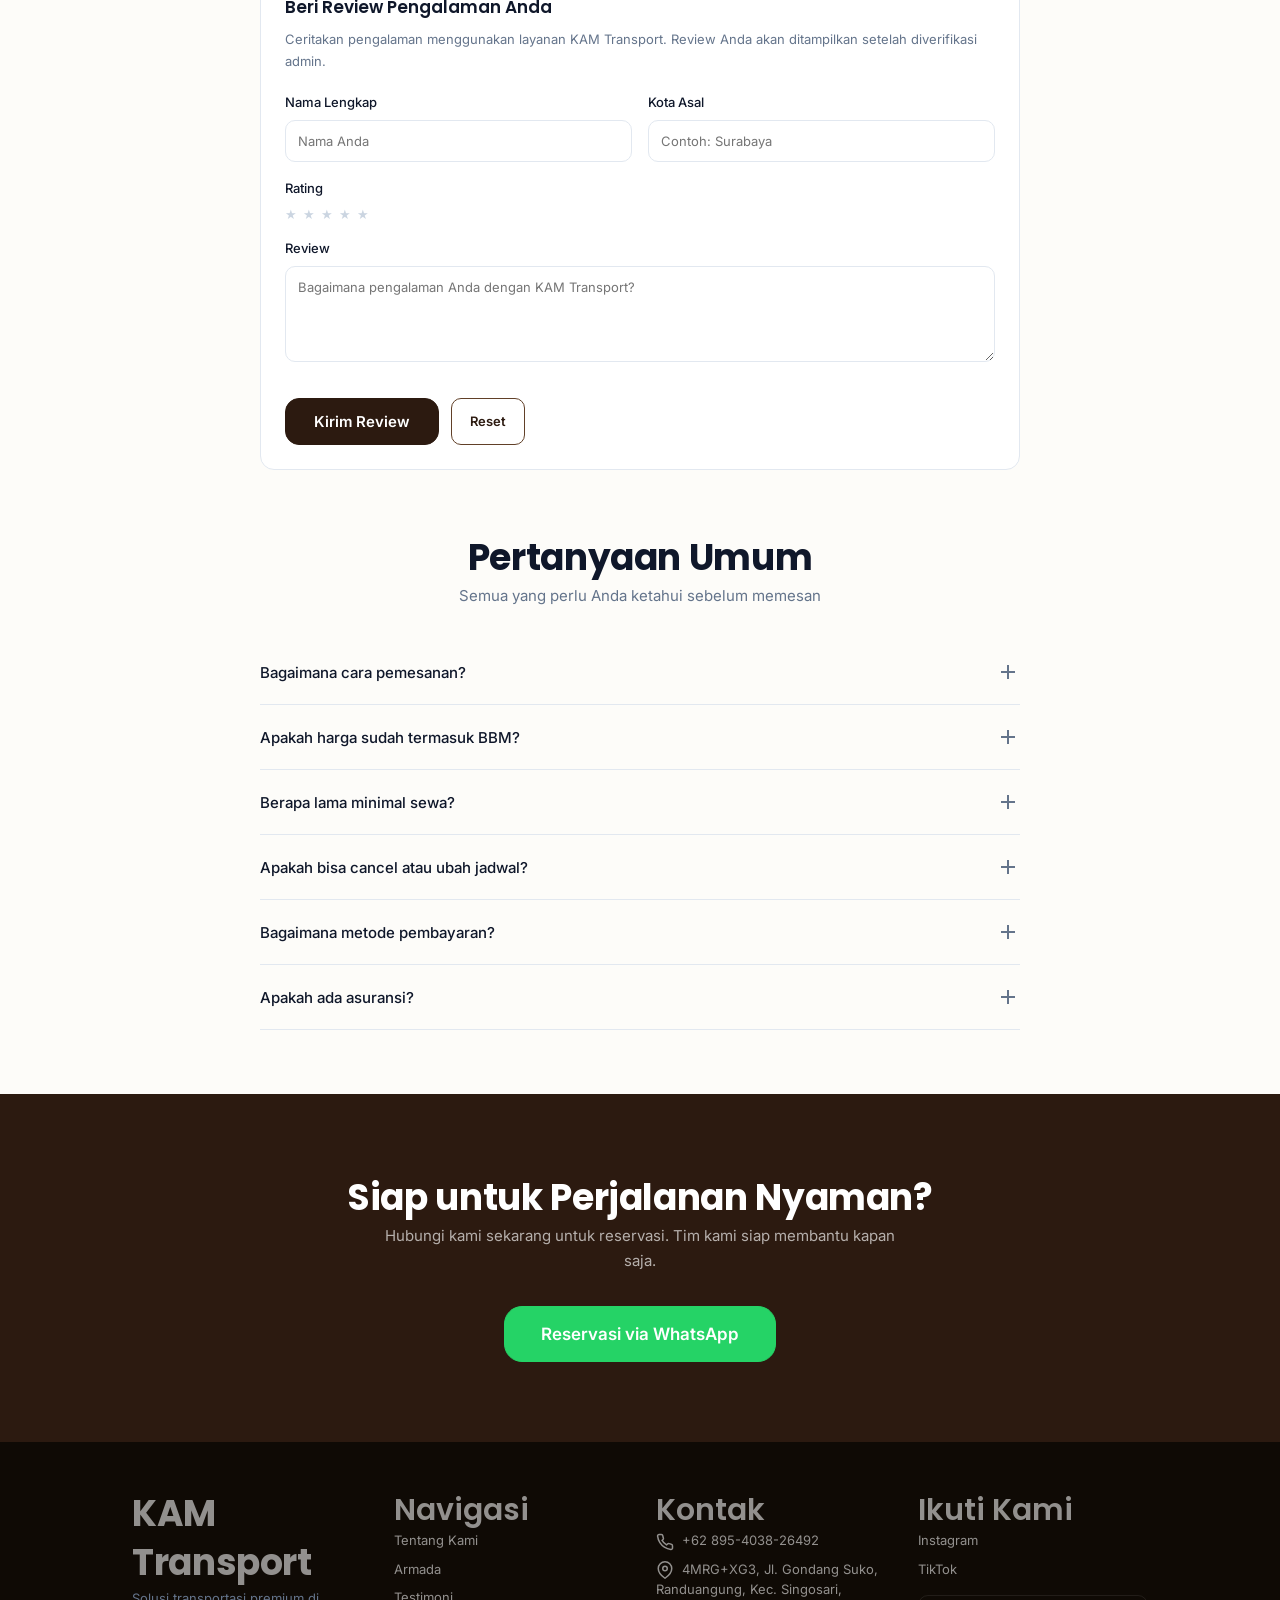
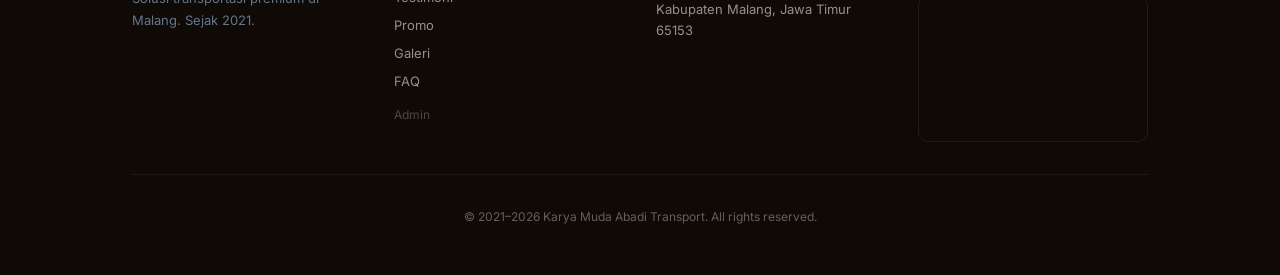
==== commit 2ace1f65: "feat(gallery): ganti foto Galeri Perjalanan dengan foto baru (IMG-20260705-WA0010, IMG-20260705-WA00" ====
--- a/index.html
+++ b/index.html
@@ -531,12 +531,12 @@
 <h2 class="text-center reveal">Galeri Perjalanan</h2>
 <p class="text-center reveal reveal-delay-1" style="color:var(--color-muted);margin-bottom:var(--space-8);">Dokumentasi perjalanan dan armada KAM Transport</p>
 <div class="gallery-grid" role="list" aria-label="Galeri perjalanan">
-  <div class="gallery-item reveal" role="listitem"><img src="images/gambar-1-800w.webp" srcset="images/gambar-1-400w.webp 400w, images/gambar-1-800w.webp 800w" alt="Perjalanan wisata KAM Transport" loading="lazy"/><div class="gallery-caption">City Tour Malang</div></div>
-  <div class="gallery-item reveal reveal-delay-1" role="listitem"><img src="images/gambar-2-720w.webp" srcset="images/gambar-2-400w.webp 400w, images/gambar-2-720w.webp 720w" alt="Armada KAM Transport di jalan" loading="lazy"/><div class="gallery-caption">Armada Siap Jalan</div></div>
-  <div class="gallery-item reveal reveal-delay-2" role="listitem"><img src="images/gambar-3-800w.webp" srcset="images/gambar-3-400w.webp 400w, images/gambar-3-800w.webp 800w" alt="Pelanggan bersama driver profesional" loading="lazy"/><div class="gallery-caption">Driver Profesional</div></div>
-  <div class="gallery-item reveal" role="listitem"><img src="images/gambar-4-800w.webp" srcset="images/gambar-4-400w.webp 400w, images/gambar-4-800w.webp 800w" alt="Liburan keluarga bersama KAM Transport" loading="lazy"/><div class="gallery-caption">Liburan Keluarga</div></div>
-  <div class="gallery-item reveal reveal-delay-1" role="listitem"><img src="images/hiace-premio-688w.webp" srcset="images/hiace-premio-400w.webp 400w, images/hiace-premio-688w.webp 688w" alt="Hiace Premio interior premium" loading="lazy"/><div class="gallery-caption">Hiace Premio</div></div>
-  <div class="gallery-item reveal reveal-delay-2" role="listitem"><img src="images/elf-giga-900w.webp" srcset="images/elf-giga-600w.webp 600w, images/elf-giga-900w.webp 900w" alt="Elf Giga untuk rombongan besar" loading="lazy"/><div class="gallery-caption">Elf Giga</div></div>
+  <div class="gallery-item reveal" role="listitem"><img src="images/IMG-20260705-WA0010.jpg" alt="Perjalanan wisata KAM Transport" loading="lazy"/><div class="gallery-caption">City Tour Malang</div></div>
+  <div class="gallery-item reveal reveal-delay-1" role="listitem"><img src="images/IMG-20260705-WA0016.jpg" alt="Armada KAM Transport di jalan" loading="lazy"/><div class="gallery-caption">Armada Siap Jalan</div></div>
+  <div class="gallery-item reveal reveal-delay-2" role="listitem"><img src="images/IMG-20260707-WA0001.jpg" alt="Pelanggan bersama driver profesional" loading="lazy"/><div class="gallery-caption">Driver Profesional</div></div>
+  <div class="gallery-item reveal" role="listitem"><img src="images/IMG-20260707-WA0007.jpg" alt="Liburan keluarga bersama KAM Transport" loading="lazy"/><div class="gallery-caption">Liburan Keluarga</div></div>
+  <div class="gallery-item reveal reveal-delay-1" role="listitem"><img src="images/IMG-20260707-WA0013.jpg" alt="Hiace Premio interior premium" loading="lazy"/><div class="gallery-caption">Hiace Premio</div></div>
+  <div class="gallery-item reveal reveal-delay-2" role="listitem"><img src="images/IMG-20260707-WA0023.jpg" alt="Elf Giga untuk rombongan besar" loading="lazy"/><div class="gallery-caption">Elf Giga</div></div>
 </div>
 <div class="text-center" style="margin-top:var(--space-6);">
   <a href="https://photos.app.goo.gl/fu4k8hyHQZmuGLbe7" target="_blank" rel="noopener noreferrer" class="btn btn-outline btn-lg">
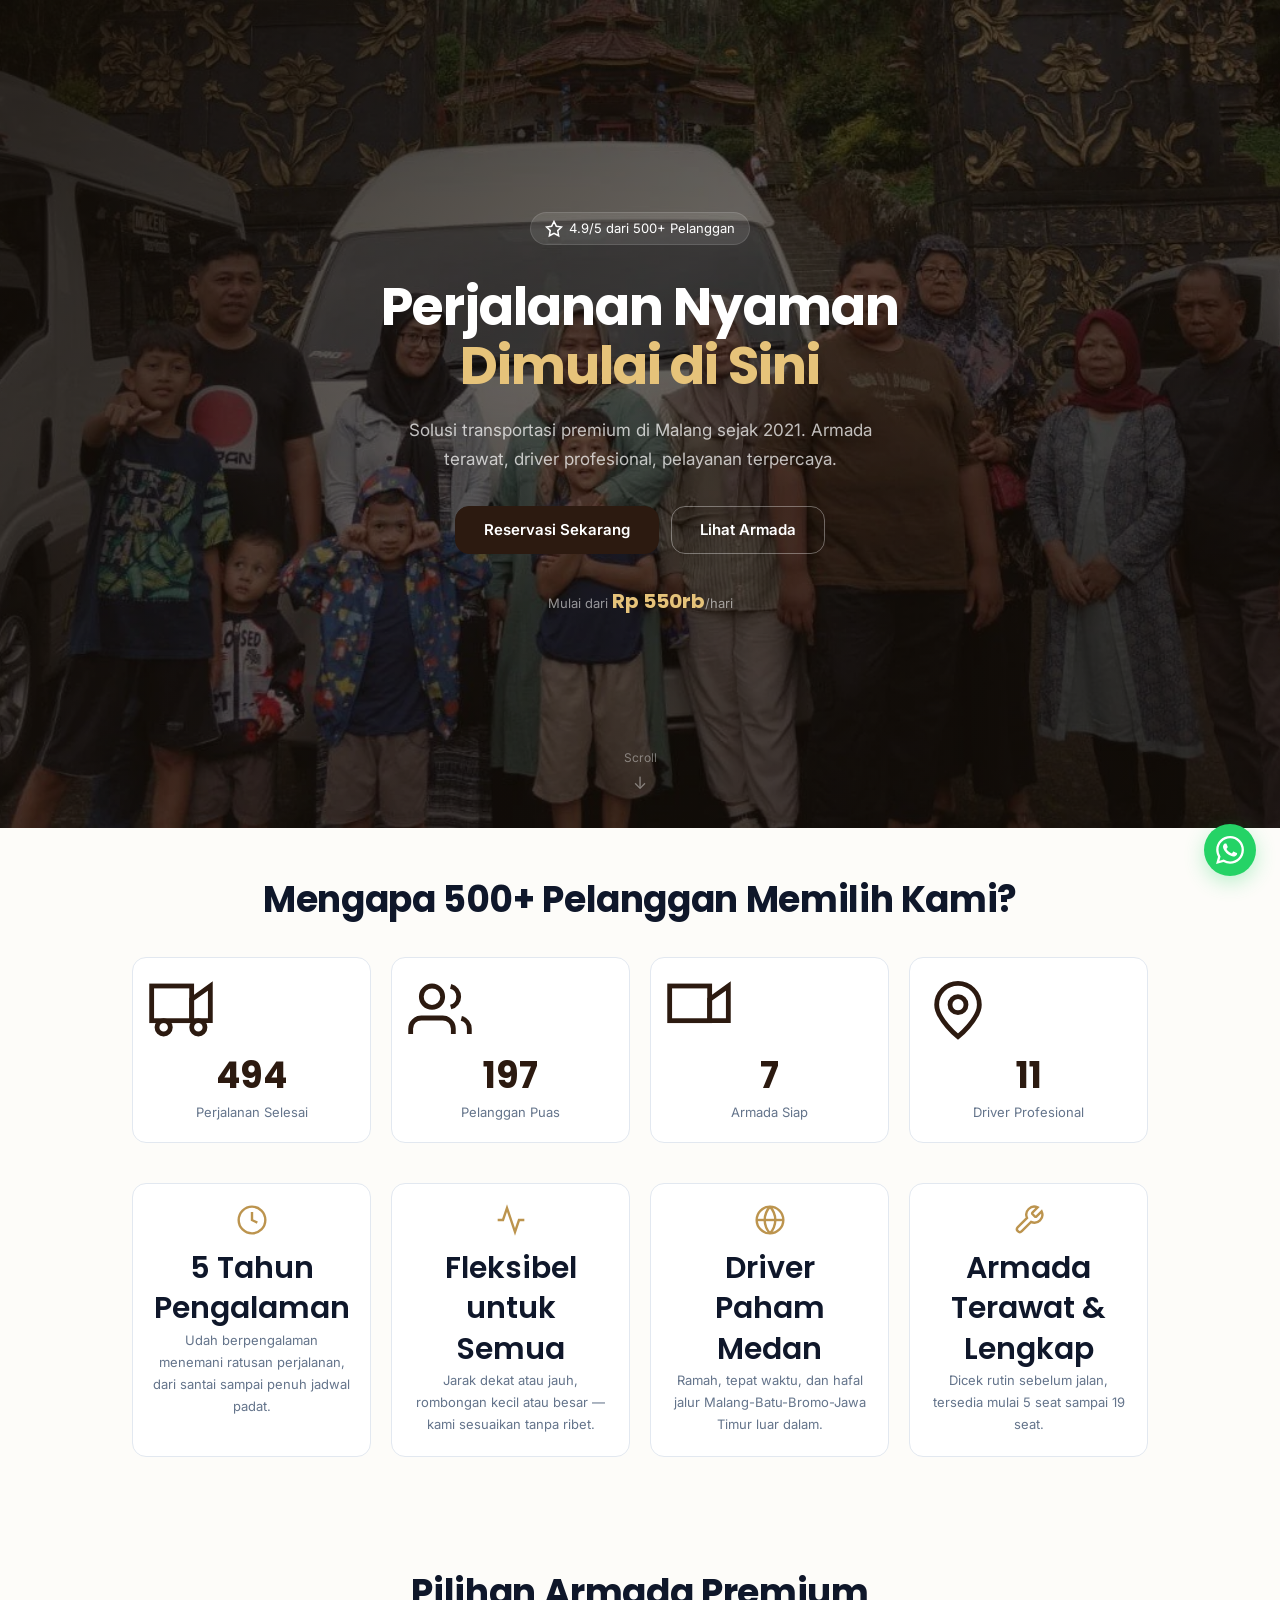
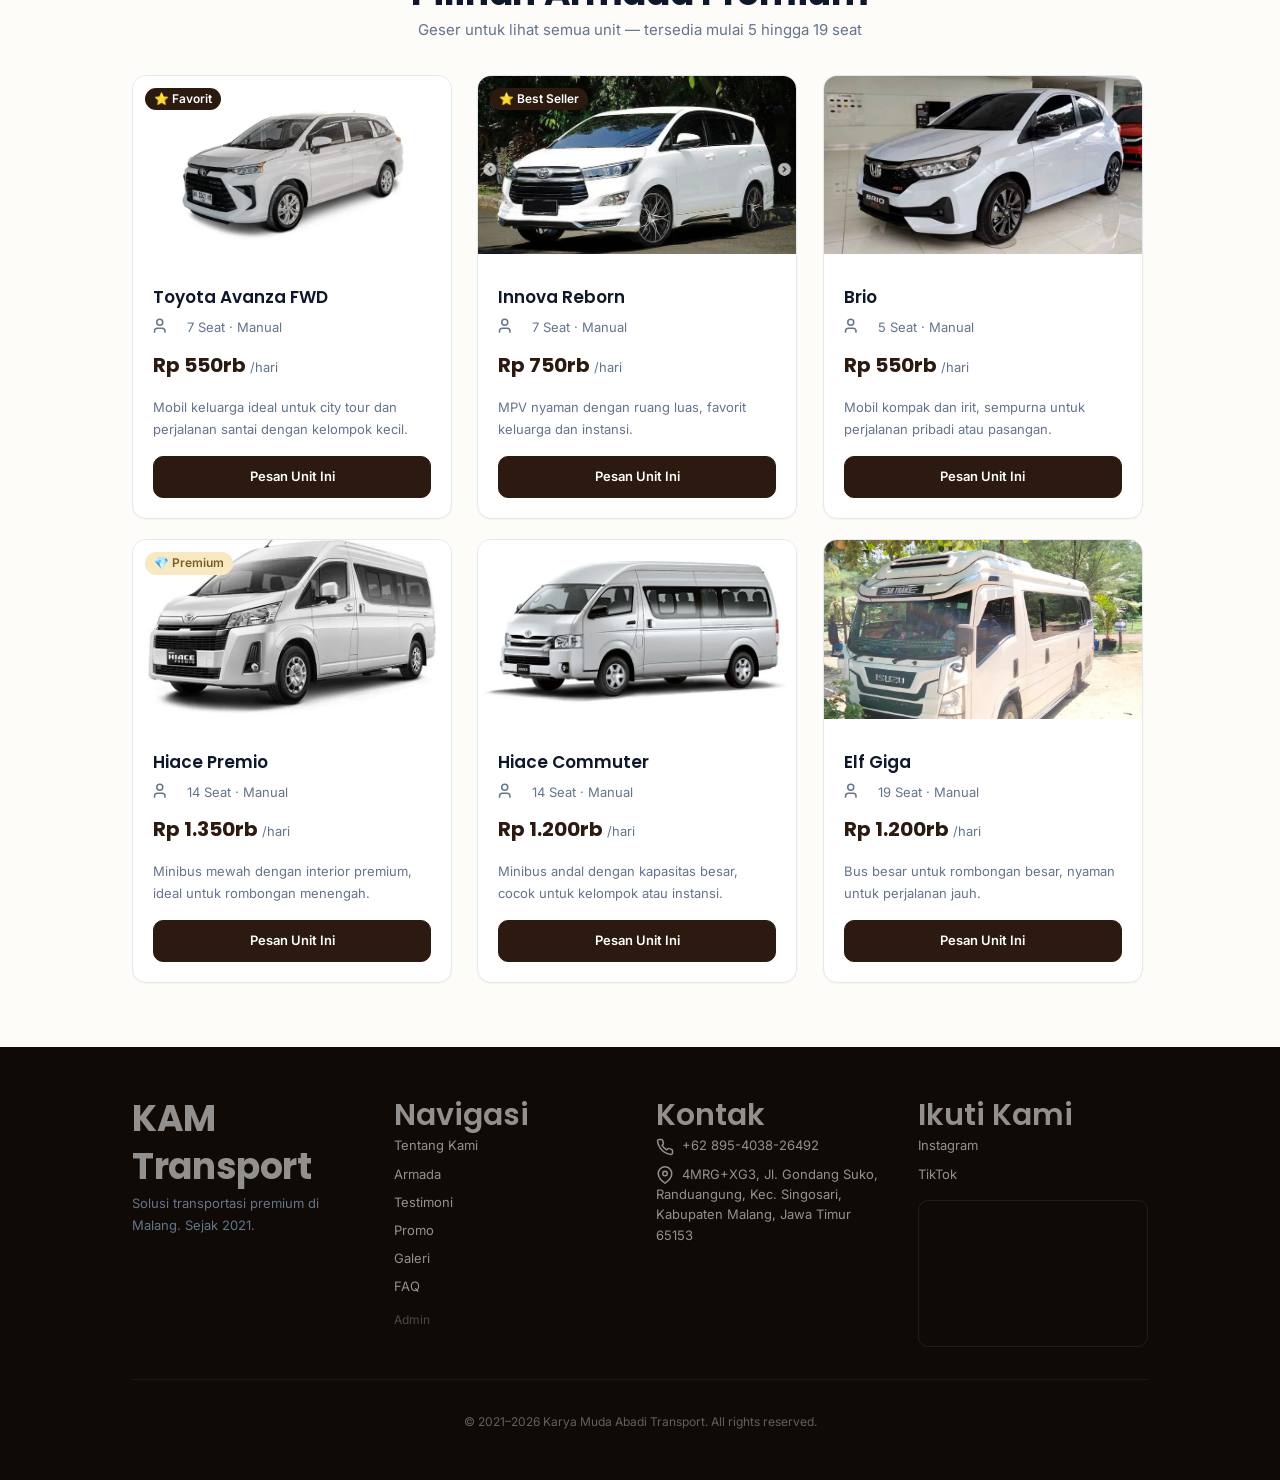
==== commit a7bef324: "feat: rebuild 3-page multipage site with footer and mobile nav" ====
--- a/index.html
+++ b/index.html
@@ -321,26 +321,6 @@
 <body>
 <a href="#main-content" class="sr-only">Lewati ke konten utama</a>
 <main id="main-content">
-
-<!-- ═══════════ HEADER ═══════════ -->
-<header class="header" role="banner"><div class="header-inner">
-  <div class="brand">
-    <img src="images/logo.webp" alt="Logo KAM Transport" width="36" height="36" loading="lazy"/>
-    <span>KAM Transport</span>
-  </div>
-  <nav class="nav-links" aria-label="Navigasi">
-    <a href="#tentang">Tentang</a>
-    <a href="#armada">Armada</a>
-    <a href="#testimoni">Testimoni</a>
-    <a href="#promo">Promo</a>
-    <a href="#galeri">Galeri</a>
-    <a href="#contact">Contact</a>
-    <a href="#faq">FAQ</a>
-  </nav>
-  <button class="btn btn-primary btn-md open-modal" aria-label="Reservasi">Reservasi</button>
-</div></header>
-
-<!-- ═══════════ HERO ═══════════ -->
 <section class="hero">
 <div class="hero-bg"><picture><source srcset="images/gambar-1-400w.webp 400w, images/gambar-1-800w.webp 800w, images/gambar-1-1200w.webp 1200w" type="image/webp"/><source srcset="images/gambar-1-400w.jpg 400w, images/gambar-1-800w.jpg 800w, images/gambar-1-1200w.jpg 1200w" type="image/jpeg"/><img src="images/gambar-1.webp" alt="Pemandangan perjalanan KAM Transport" width="1200" height="675" loading="eager" fetchpriority="high" decoding="async"/></picture><div class="hero-overlay"></div></div>
 <div class="hero-content">
@@ -411,39 +391,6 @@
 </div></section>
 
 <!-- ═══════════ ABOUT ═══════════ -->
-<section class="section" id="tentang"><div class="container">
-<div class="about-grid">
-<div>
-  <span class="badge badge-gold reveal">Tentang Kami</span>
-  <h2 class="reveal reveal-delay-1" style="margin-top:var(--space-4);">Lebih dari Sekadar Sewa Mobil.<br/><span class="highlight">Kami Menghadirkan Pengalaman.</span></h2>
-  <div class="reveal reveal-delay-2" style="margin-top:var(--space-6);">
-    <p class="lead">Sejak 2021, Karya Muda Abadi Transport hadir untuk mengubah cara Anda bepergian. Kami tidak hanya menyewakan mobil — kami <strong>menyediakan solusi transportasi yang nyaman, aman, dan terpercaya</strong>.</p>
-    <p>Gak perlu bingung cari armada beda-beda buat kebutuhan beda-beda — dari Avanza buat keluarga kecil sampai Elf Giga buat rombongan 19 orang, semua tersedia dalam satu tempat.</p>
-  </div>
-  <div class="uvp reveal reveal-delay-3">
-    <svg class="icon-xl" viewBox="0 0 24 24" fill="none" stroke="var(--color-accent)" stroke-width="1.8" style="flex-shrink:0;"><polygon points="12 2 15.09 8.26 22 9.27 17 14.14 18.18 21.02 12 17.77 5.82 21.02 7 14.14 2 9.27 8.91 8.26 12 2"/></svg>
-    <div><h3>Mengapa KAM Transport?</h3><p>Kami kombinasi sempurna antara <strong>kualitas premium</strong> dan <strong>harga terjangkau</strong>. Tidak perlu mengorbankan kenyamanan untuk budget, atau sebaliknya.</p></div>
-  </div>
-  <div class="about-stats reveal" aria-label="Statistik perusahaan">
-    <div class="about-stat"><strong>2021</strong><span>Tahun Berdiri</span></div>
-    <div class="about-stat"><strong>8+</strong><span>Armada Siap</span></div>
-    <div class="about-stat"><strong>12+</strong><span>Driver Profesional</span></div>
-    <div class="about-stat"><strong>500+</strong><span>Perjalanan Selesai</span></div>
-  </div>
-  <div class="value-grid" role="list" aria-label="Nilai perusahaan">
-    <div class="value-card reveal" role="listitem"><div class="value-icon" aria-hidden="true">🛡️</div><div><h4>Terpercaya</h4><p>Armada dicek rutin, driver bersertifikat, dan asuransi all-risk terlampir.</p></div></div>
-    <div class="value-card reveal reveal-delay-1" role="listitem"><div class="value-icon" aria-hidden="true">💎</div><div><h4>Premium</h4><p>Interior bersih, AC dingin, dan peralatan safety standar tinggi di setiap unit.</p></div></div>
-    <div class="value-card reveal reveal-delay-2" role="listitem"><div class="value-icon" aria-hidden="true">⏰</div><div><h4>Tepat Waktu</h4><p>Jadwal dijamin, tanpa biaya tersembunyi, dan komunikasi transparan via WhatsApp.</p></div></div>
-    <div class="value-card reveal" role="listitem"><div class="value-icon" aria-hidden="true">🧾</div><div><h4>Transparan</h4><p>Harga jelas dari awal, DP 50%, dan pelunasan sebelum berangkat.</p></div></div>
-  </div>
-</div>
-<div class="about-image-wrap reveal reveal-delay-1">
-  <img src="images/gambar-4.webp" alt="Tim KAM Transport" width="1200" height="900" loading="lazy"/>
-</div>
-</div>
-</div></section>
-
-<!-- ═══════════ ARMADA ═══════════ -->
 <section class="section" id="armada"><div class="container">
 <h2 class="text-center reveal">Pilihan Armada Premium</h2>
 <p class="text-center reveal reveal-delay-1" style="color:var(--color-muted);margin-bottom:var(--space-8);">Geser untuk lihat semua unit — tersedia mulai 5 hingga 19 seat</p>
@@ -527,136 +474,7 @@
 </div></section>
 
 <!-- ═══════════ GALLERY ═══════════ -->
-<section class="section" id="galeri"><div class="container">
-<h2 class="text-center reveal">Galeri Perjalanan</h2>
-<p class="text-center reveal reveal-delay-1" style="color:var(--color-muted);margin-bottom:var(--space-8);">Dokumentasi perjalanan dan armada KAM Transport</p>
-<div class="gallery-grid" role="list" aria-label="Galeri perjalanan">
-  <div class="gallery-item reveal" role="listitem"><img src="images/IMG-20260705-WA0010.jpg" alt="Perjalanan wisata KAM Transport" loading="lazy"/><div class="gallery-caption">City Tour Malang</div></div>
-  <div class="gallery-item reveal reveal-delay-1" role="listitem"><img src="images/IMG-20260705-WA0016.jpg" alt="Armada KAM Transport di jalan" loading="lazy"/><div class="gallery-caption">Armada Siap Jalan</div></div>
-  <div class="gallery-item reveal reveal-delay-2" role="listitem"><img src="images/IMG-20260707-WA0001.jpg" alt="Pelanggan bersama driver profesional" loading="lazy"/><div class="gallery-caption">Driver Profesional</div></div>
-  <div class="gallery-item reveal" role="listitem"><img src="images/IMG-20260707-WA0007.jpg" alt="Liburan keluarga bersama KAM Transport" loading="lazy"/><div class="gallery-caption">Liburan Keluarga</div></div>
-  <div class="gallery-item reveal reveal-delay-1" role="listitem"><img src="images/IMG-20260707-WA0013.jpg" alt="Hiace Premio interior premium" loading="lazy"/><div class="gallery-caption">Hiace Premio</div></div>
-  <div class="gallery-item reveal reveal-delay-2" role="listitem"><img src="images/IMG-20260707-WA0023.jpg" alt="Elf Giga untuk rombongan besar" loading="lazy"/><div class="gallery-caption">Elf Giga</div></div>
-</div>
-<div class="text-center" style="margin-top:var(--space-6);">
-  <a href="https://photos.app.goo.gl/fu4k8hyHQZmuGLbe7" target="_blank" rel="noopener noreferrer" class="btn btn-outline btn-lg">
-    <svg class="icon-sm" viewBox="0 0 24 24" fill="none" stroke="currentColor" stroke-width="2" style="vertical-align:middle;margin-right:.35rem;"><rect x="3" y="3" width="18" height="18" rx="2"/><circle cx="8.5" cy="8.5" r="1.5"/><path d="M21 15l-5-5L5 21"/></svg>
-    KAM Photos
-  </a>
-</div>
-</div></section>
-
-<!-- ═══════════ PROMO / NEWS ═══════════ -->
-<section class="section-sm" id="promo" style="background:var(--cream-100);"><div class="container">
-<h2 class="text-center reveal">Promo & Info Terbaru</h2>
-<p class="text-center reveal reveal-delay-1" style="color:var(--color-muted);margin-bottom:var(--space-8);">Penawaran khusus dan update layanan terbaru</p>
-<div class="promo-grid">
-  <article class="promo-card reveal">
-    <h4>🚐 Armada Baru: Hiace Premio</h4>
-    <p>Sekarang tersedia unit Hiace Premio with interior premium untuk rombongan menengah.</p>
-    <div class="promo-meta">Info · <span class="promo-date">7 Juli 2026</span></div>
-  </article>
-  <article class="promo-card reveal reveal-delay-1">
-    <h4>📋 Tips Perjalanan Aman</h4>
-    <p>Persiapan perjalanan panjang, tips packing, dan checklist sebelum berangkat bersama KAM Transport.</p>
-    <div class="promo-meta">Artikel · <span class="promo-date">7 Juli 2026</span></div>
-  </article>
-</div>
-</div></section>
-
-<!-- ═══════════ TESTIMONI ═══════════ -->
-<section class="section-sm" id="testimoni" style="background:var(--cream-100);"><div class="container">
-<h2 class="text-center reveal">Apa Kata Pelanggan Kami?</h2>
-<p class="text-center reveal reveal-delay-1" style="color:var(--color-muted);margin-bottom:var(--space-8);">Cerita nyata dari pelanggan yang sudah merasakan layanan KAM Transport</p>
-
-<div class="review-summary reveal" id="reviewSummary">
-  <div>
-    <div class="avg" id="avgRating">4.9</div>
-    <div class="stars" id="avgStars" aria-label="Rata-rata rating 4.9 dari 5"></div>
-    <div class="meta" id="reviewMeta">8 ulasan</div>
-  </div>
-</div>
-
-<div class="review-grid" id="reviewGrid" role="list" aria-label="Daftar review pelanggan"></div>
-
-<div class="review-empty" id="reviewEmpty" hidden>
-  <div class="empty-icon" aria-hidden="true">⭐</div>
-  <h3>Belum ada review</h3>
-  <p>Jadilah yang pertama merasakan layanan KAM Transport.</p>
-</div>
-</div></section>
-
-<div class="review-submit-wrap" id="reviewSubmitSection">
-  <div class="review-submit-card reveal">
-    <h3>Beri Review Pengalaman Anda</h3>
-    <p>Ceritakan pengalaman menggunakan layanan KAM Transport. Review Anda akan ditampilkan setelah diverifikasi admin.</p>
-    <form id="reviewSubmitForm" class="review-form-grid" novalidate>
-      <div class="review-form-group">
-        <label class="review-form-label" for="reviewName">Nama Lengkap</label>
-        <input class="review-form-input" id="reviewName" name="name" type="text" autocomplete="name" required placeholder="Nama Anda"/>
-      </div>
-      <div class="review-form-group">
-        <label class="review-form-label" for="reviewLocation">Kota Asal</label>
-        <input class="review-form-input" id="reviewLocation" name="location" type="text" autocomplete="off" required placeholder="Contoh: Surabaya"/>
-      </div>
-      <div class="review-form-group">
-        <label class="review-form-label">Rating</label>
-        <div class="review-form-rating" id="reviewRatingInput" role="radiogroup" aria-label="Rating">
-          <button type="button" data-value="1" aria-label="1 bintang">★</button>
-          <button type="button" data-value="2" aria-label="2 bintang">★</button>
-          <button type="button" data-value="3" aria-label="3 bintang">★</button>
-          <button type="button" data-value="4" aria-label="4 bintang">★</button>
-          <button type="button" data-value="5" aria-label="5 bintang">★</button>
-        </div>
-        <input type="hidden" id="reviewRatingValue" name="rating" value="0" required/>
-      </div>
-      <div class="review-form-group full">
-        <label class="review-form-label" for="reviewComment">Review</label>
-        <textarea class="review-form-textarea" id="reviewComment" name="comment" required placeholder="Bagaimana pengalaman Anda dengan KAM Transport?"></textarea>
-      </div>
-      <div class="review-form-actions full">
-        <button type="submit" class="btn btn-primary btn-lg">Kirim Review</button>
-        <button type="button" class="btn btn-outline" id="reviewResetBtn">Reset</button>
-      </div>
-    </form>
-    <div class="review-success" id="reviewSuccess" role="status" aria-live="polite">
-      <strong>Terima kasih!</strong> Review Anda sedang menunggu verifikasi admin dan akan muncul setelah disetujui.
-    </div>
-  </div>
-</div>
-
-<!-- ═══════════ OWNER MODERATION ═══════════ -->
-<div class="review-moderation" id="ownerPanel" hidden>
-  <h3>Moderation Review</h3>
-  <div class="review-moderation-list" id="moderationList"></div>
-  <p class="review-empty-mod" id="moderationEmpty">Tidak ada review yang menunggu verifikasi.</p>
-</div>
-
-<!-- ═══════════ FAQ ═══════════ -->
-<section class="section" id="faq"><div class="container">
-<h2 class="text-center reveal">Pertanyaan Umum</h2>
-<p class="text-center reveal reveal-delay-1" style="color:var(--color-muted);margin-bottom:var(--space-8);">Semua yang perlu Anda ketahui sebelum memesan</p>
-
-<div class="faq-wrap">
-  <div class="accordion-item reveal"><button class="accordion-trigger" aria-expanded="false"><span>Bagaimana cara pemesanan?</span><svg class="accordion-icon icon-md" viewBox="0 0 24 24" fill="none" stroke="currentColor" stroke-width="2"><line x1="12" y1="5" x2="12" y2="19"/><line x1="5" y1="12" x2="19" y2="12"/></svg></button><div class="accordion-panel"><div class="accordion-panel-content">Anda bisa menghubungi kami via WhatsApp atau telepon. Sampaikan kebutuhan Anda (unit, tanggal, tujuan), dan kami akan bantu prosesnya dengan cepat.</div></div></div>
-  <div class="accordion-item reveal"><button class="accordion-trigger" aria-expanded="false"><span>Apakah harga sudah termasuk BBM?</span><svg class="accordion-icon icon-md" viewBox="0 0 24 24" fill="none" stroke="currentColor" stroke-width="2"><line x1="12" y1="5" x2="12" y2="19"/><line x1="5" y1="12" x2="19" y2="12"/></svg></button><div class="accordion-panel"><div class="accordion-panel-content">Untuk perjalanan dalam kota Malang, harga sudah termasuk BBM. Untuk luar kota, akan ada tambahan biaya BBM sesuai jarak tujuan yang akan dikonfirmasi oleh tim kami.</div></div></div>
-  <div class="accordion-item reveal"><button class="accordion-trigger" aria-expanded="false"><span>Berapa lama minimal sewa?</span><svg class="accordion-icon icon-md" viewBox="0 0 24 24" fill="none" stroke="currentColor" stroke-width="2"><line x1="12" y1="5" x2="12" y2="19"/><line x1="5" y1="12" x2="19" y2="12"/></svg></button><div class="accordion-panel"><div class="accordion-panel-content">Minimal sewa adalah 1 hari (24 jam). Untuk perjalanan di bawah 12 jam, tetap dikenakan biaya 1 hari penuh.</div></div></div>
-  <div class="accordion-item reveal"><button class="accordion-trigger" aria-expanded="false"><span>Apakah bisa cancel atau ubah jadwal?</span><svg class="accordion-icon icon-md" viewBox="0 0 24 24" fill="none" stroke="currentColor" stroke-width="2"><line x1="12" y1="5" x2="12" y2="19"/><line x1="5" y1="12" x2="19" y2="12"/></svg></button><div class="accordion-panel"><div class="accordion-panel-content">Bisa. Cancel H-3 sebelum tanggal sewa dikenakan biaya admin Rp 50.000. Cancel H-1 dikenakan 50% dari total biaya. Ubah jadwal fleksibel sesuai ketersediaan unit.</div></div></div>
-  <div class="accordion-item reveal"><button class="accordion-trigger" aria-expanded="false"><span>Bagaimana metode pembayaran?</span><svg class="accordion-icon icon-md" viewBox="0 0 24 24" fill="none" stroke="currentColor" stroke-width="2"><line x1="12" y1="5" x2="12" y2="19"/><line x1="5" y1="12" x2="19" y2="12"/></svg></button><div class="accordion-panel"><div class="accordion-panel-content">Pembayaran dilakukan via transfer bank. DP 50% saat pemesanan, pelunasan sebelum berangkat. Konfirmasi pembayaran via WhatsApp.</div></div></div>
-  <div class="accordion-item reveal"><button class="accordion-trigger" aria-expanded="false"><span>Apakah ada asuransi?</span><svg class="accordion-icon icon-md" viewBox="0 0 24 24" fill="none" stroke="currentColor" stroke-width="2"><line x1="12" y1="5" x2="12" y2="19"/><line x1="5" y1="12" x2="19" y2="12"/></svg></button><div class="accordion-panel"><div class="accordion-panel-content">Ya, semua unit kami dilengkapi asuransi all-risk untuk kenyamanan dan keamanan Anda selama perjalanan.</div></div></div>
-</div>
-</div></section>
-
-<!-- form Hubungi Kami dihapus; kontak melalui form reservasi + floating WA -->
-
-<!-- ═══════════ FINAL CTA ═══════════ -->
-<section class="cta-section reveal"><div class="container">
-<h2>Siap untuk Perjalanan Nyaman?</h2>
-<p>Hubungi kami sekarang untuk reservasi. Tim kami siap membantu kapan saja.</p>
-<button class="btn btn-wa btn-xl open-modal">Reservasi via WhatsApp</button>
-</div></section>
-
-<!-- ═══════════ FOOTER ═══════════ -->
+<!-- cta missing -->
 <footer class="footer" id="kontak" role="contentinfo"><div class="container">
 <div class="footer-grid">
   <div>
@@ -971,5 +789,21 @@
 </script>
 
 </main>
+
+<script>
+(function(){
+  const toggle=document.querySelector('.mobile-toggle');
+  const nav=document.querySelector('.nav-links');
+  if(!toggle||!nav)return;
+  toggle.addEventListener('click',()=>{
+    const open=nav.classList.toggle('open');
+    toggle.setAttribute('aria-expanded',open?'true':'false');
+    toggle.textContent=open?'✕':'☰';
+  });
+  nav.querySelectorAll('a').forEach(a=>a.addEventListener('click',()=>{
+    nav.classList.remove('open');toggle.setAttribute('aria-expanded','false');toggle.textContent='☰';
+  }));
+})();
+</script>
 </body>
 </html>
